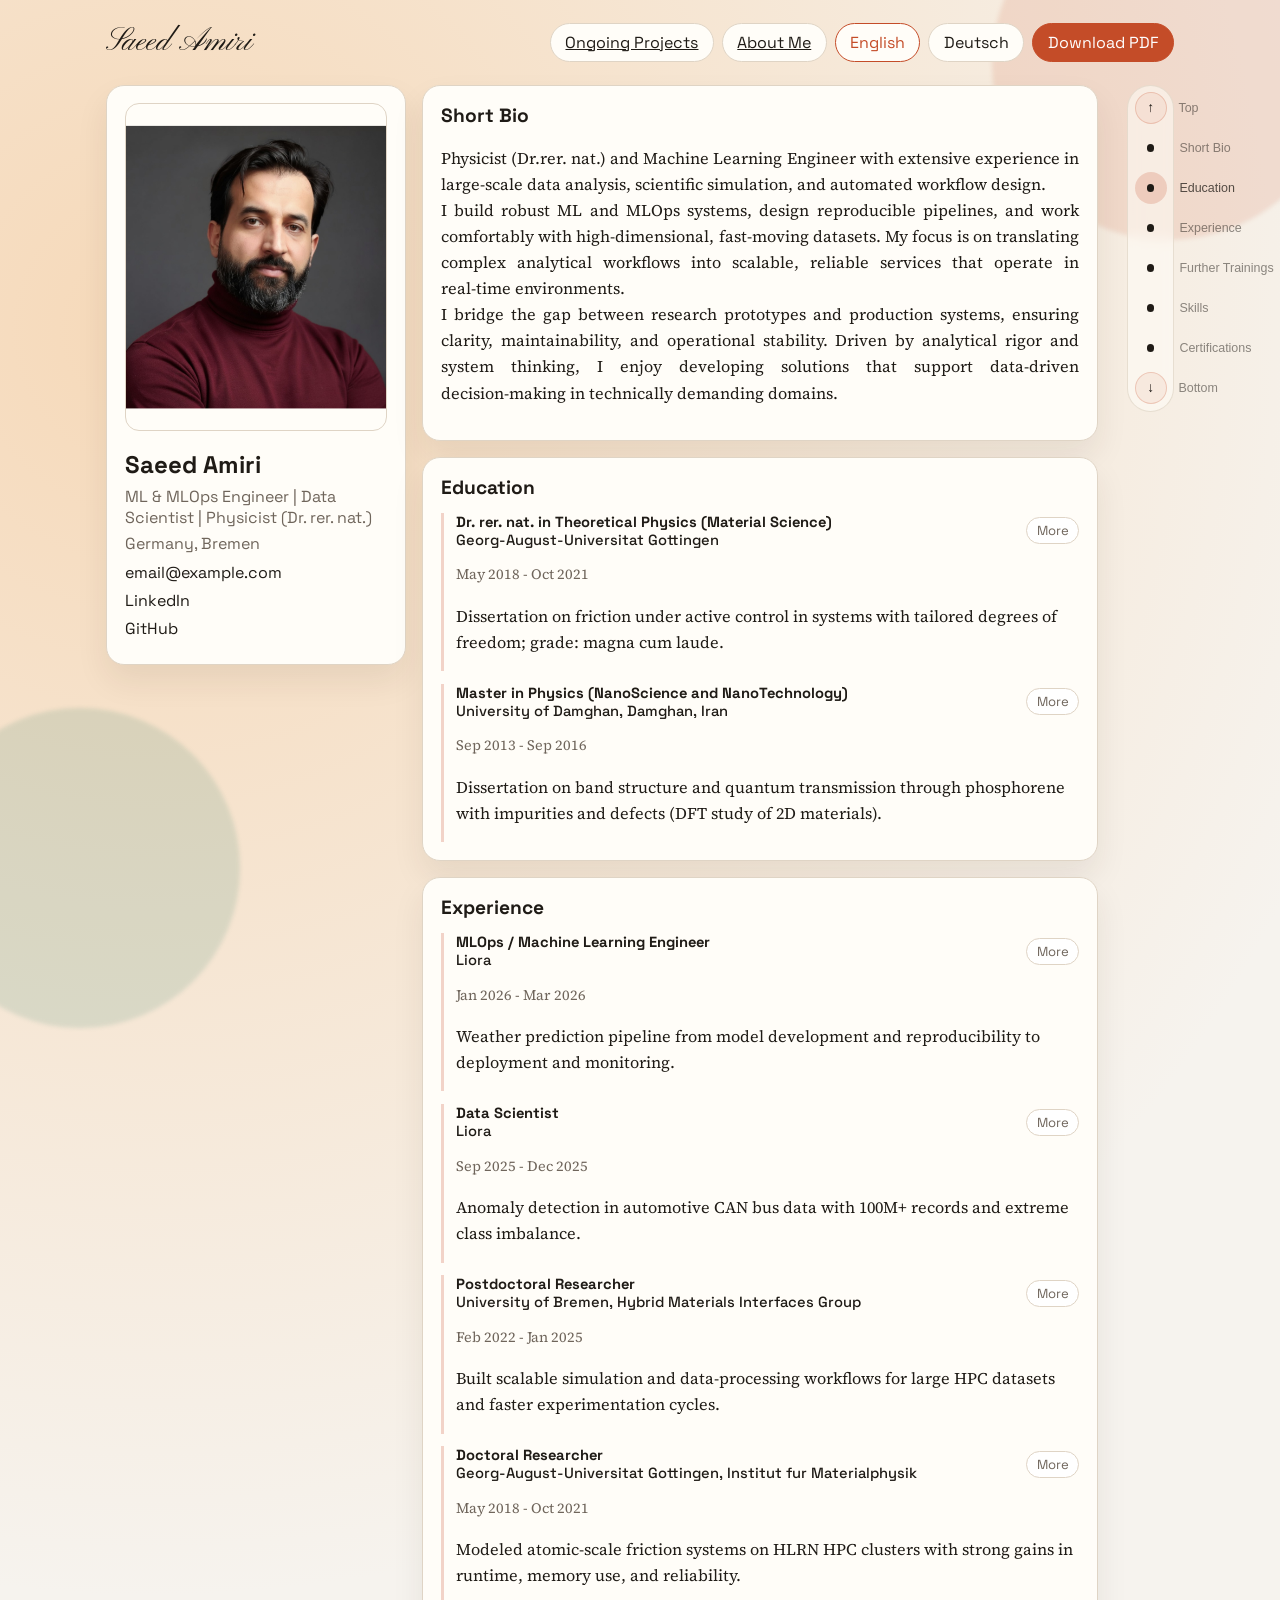
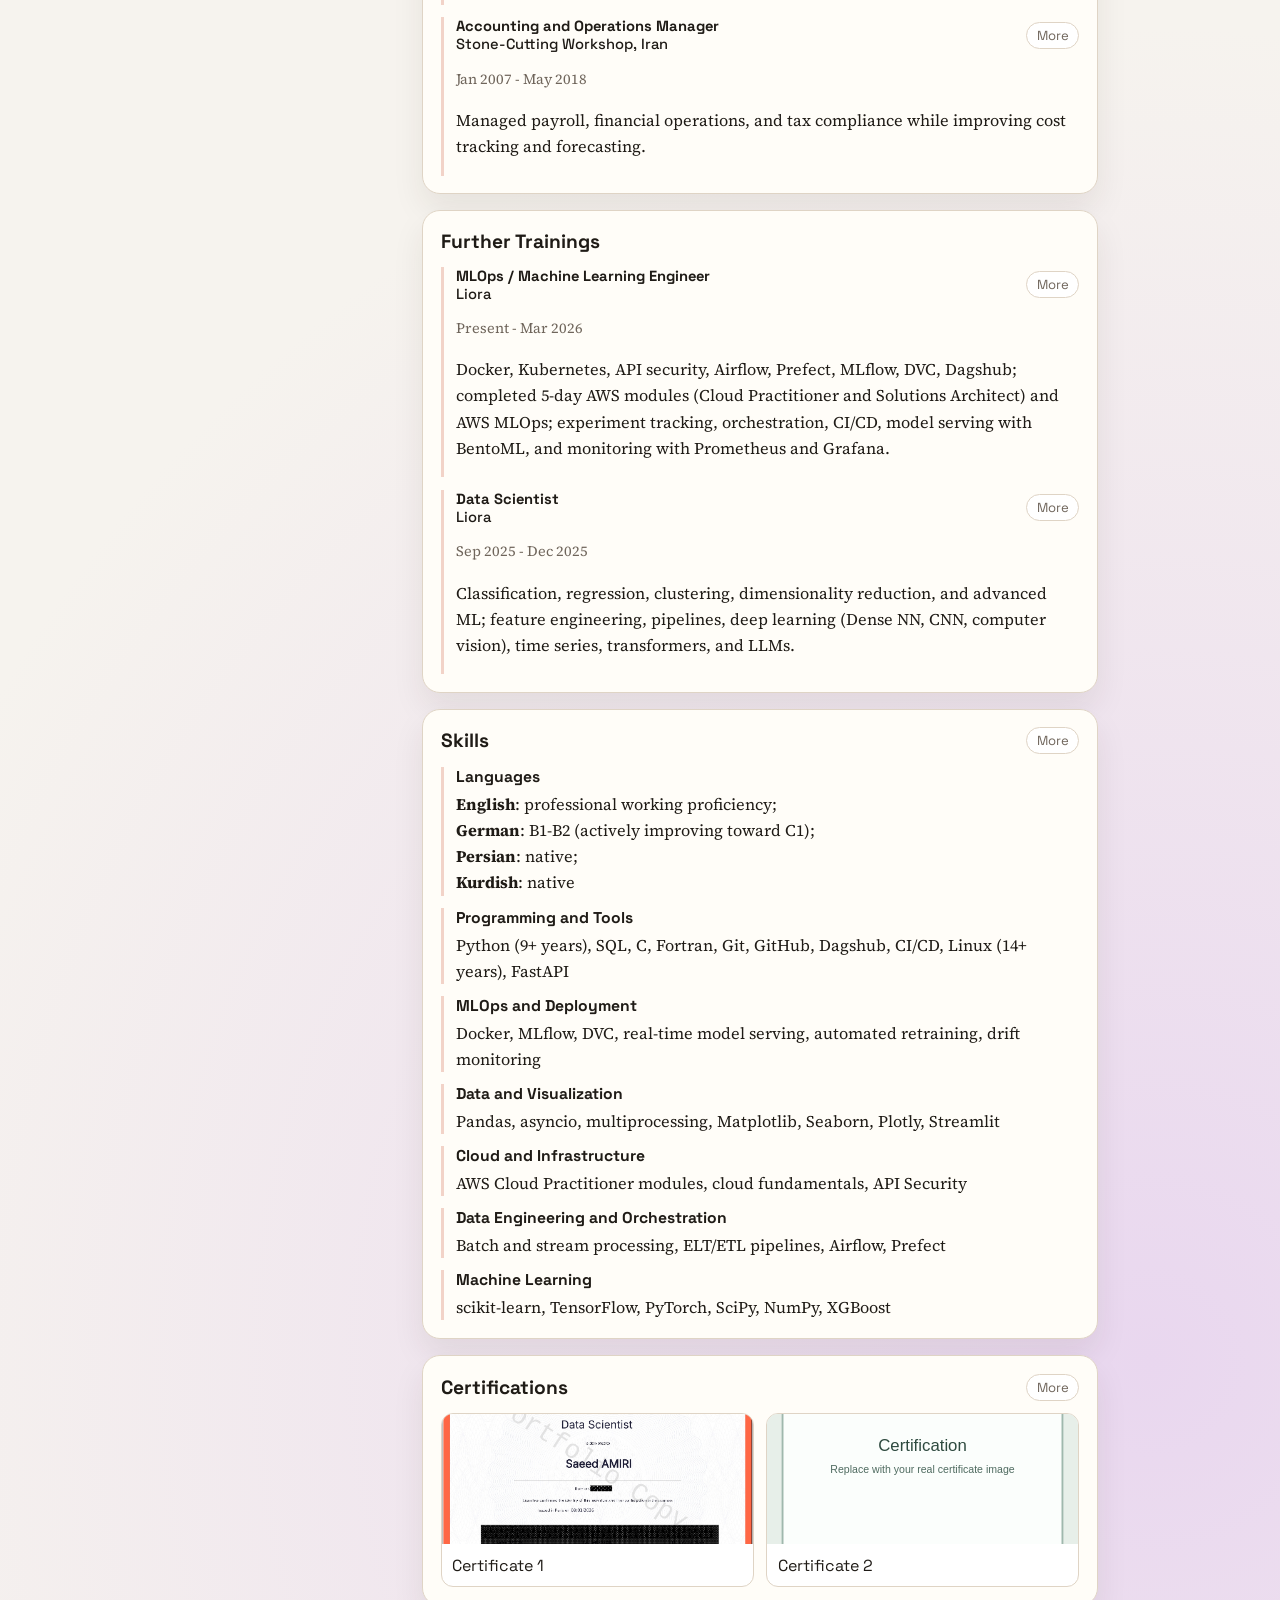
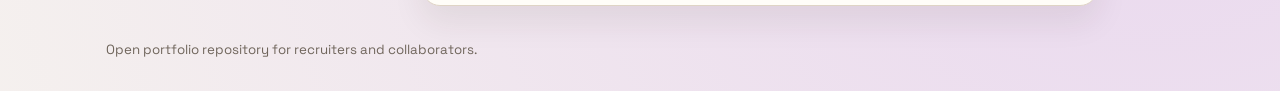
==== index.html @ bfc301a3 "update all the details" ====
<!doctype html>
<html lang="en">
  <head>
    <meta charset="UTF-8" />
    <meta name="viewport" content="width=device-width, initial-scale=1.0" />
    <meta
      name="description"
      content="Saeed Amiri portfolio and CV with bilingual content and PDF export."
    />
    <title>Saeed Amiri | Portfolio CV</title>
    <link rel="preconnect" href="https://fonts.googleapis.com" />
    <link rel="preconnect" href="https://fonts.gstatic.com" crossorigin />
    <link
      href="https://fonts.googleapis.com/css2?family=Pinyon+Script&family=Space+Grotesk:wght@400;500;700&family=Source+Serif+4:opsz,wght@8..60,400;8..60,600&display=swap"
      rel="stylesheet"
    />
    <link rel="stylesheet" href="styles/main.css?v=20260404-2" />
    <style>
      #brandName {
        font-family: "Pinyon Script", "Brush Script MT", cursive !important;
        font-size: 2rem !important;
        font-weight: 400 !important;
        letter-spacing: 0.01em !important;
      }
    </style>
  </head>
  <body>
    <div class="bg-shape bg-shape-1" aria-hidden="true"></div>
    <div class="bg-shape bg-shape-2" aria-hidden="true"></div>

    <header class="topbar">
      <div class="brand" id="brandName">Saeed Amiri</div>
      <nav class="controls" aria-label="Language and actions">
        <a class="chip" href="pages/projects.html">Ongoing Projects</a>
        <a class="chip" href="pages/about.html">About Me</a>
        <button class="chip" id="langEn" type="button">English</button>
        <button class="chip" id="langDe" type="button">Deutsch</button>
        <button class="chip accent" id="downloadPdf" type="button">Download PDF</button>
      </nav>
    </header>

    <main class="layout" id="cvRoot">
      <aside class="profile-card reveal">
        <img
          id="profilePhoto"
          src="assets/profile-placeholder.svg"
          alt="Profile photo"
          class="profile-photo"
        />
        <h1 id="fullName">Saeed Amiri</h1>
        <p id="headline" class="headline"></p>
        <p id="location" class="meta"></p>
        <a id="contactEmail" class="contact-link" href="#">email@example.com</a>
        <a id="linkedin" class="contact-link" href="#" target="_blank" rel="noopener noreferrer">LinkedIn</a>
        <a id="github" class="contact-link" href="#" target="_blank" rel="noopener noreferrer">GitHub</a>
      </aside>

      <section class="content reveal" id="contentRoot">
        <section class="panel" id="bioSection" data-section-key="bio" data-detail-key="bio">
          <h2 id="bioTitle"></h2>
          <p id="bioText"></p>
        </section>

        <section class="panel" id="educationSection" data-section-key="education" data-detail-key="education">
          <h2 id="educationTitle"></h2>
          <div id="educationList" class="timeline"></div>
        </section>

        <section class="panel" id="experienceSection" data-section-key="experience" data-detail-key="experience">
          <h2 id="experienceTitle"></h2>
          <div id="experienceList" class="timeline"></div>
        </section>

        <section class="panel" id="trainingsSection" data-section-key="trainings" data-detail-key="trainings">
          <h2 id="trainingsTitle"></h2>
          <div id="trainingsList" class="timeline"></div>
        </section>

        <section class="panel" id="skillsSection" data-section-key="skills" data-detail-key="skills">
          <h2 id="skillsTitle"></h2>
          <div id="skillsList" class="skills-list"></div>
        </section>

        <section class="panel" id="certSection" data-section-key="certifications" data-detail-key="certifications">
          <h2 id="certTitle"></h2>
          <div id="certGrid" class="cert-grid"></div>
        </section>
      </section>

      <aside class="section-rail" id="sectionRail" aria-label="Section navigation">
        <ul id="sectionRailList"></ul>
      </aside>
    </main>

    <footer class="footer">
      <small id="footerText"></small>
    </footer>

    <div class="modal-backdrop hidden" id="detailModalBackdrop" aria-hidden="true">
      <div class="detail-modal" id="detailModal" role="dialog" aria-modal="true" aria-labelledby="detailModalTitle">
        <button class="modal-close" id="detailModalClose" type="button" aria-label="Close detail view">x</button>
        <h3 id="detailModalTitle"></h3>
        <div id="detailModalContent"></div>
      </div>
    </div>

    <div class="image-lightbox-backdrop hidden" id="imageLightboxBackdrop" aria-hidden="true">
      <div class="image-lightbox" id="imageLightbox" role="dialog" aria-modal="true" aria-label="Expanded image view">
        <p class="image-lightbox-caption hidden" id="imageLightboxCaption"></p>
        <button class="image-lightbox-close" id="imageLightboxClose" type="button" aria-label="Close image view">x</button>
        <img id="imageLightboxImg" src="" alt="Expanded detail image" />
      </div>
    </div>

    <script type="module" src="scripts/main.js"></script>
  </body>
</html>
---- styles/main.css ----
/* What: Global design tokens. Why: centralize theme values for consistent styling and quick future edits. */
:root {
  --bg: #f6f3ee;
  --paper: #fffdf8;
  --text: #1f1b16;
  --muted: #6f655b;
  --accent: #c44c28;
  --accent-soft: #f2d3c8;
  --line: #dfd4c5;
  --shadow: 0 16px 32px rgba(45, 32, 20, 0.08);
}

/* What: Universal sizing model. Why: keep width/height calculations predictable across all elements. */
* {
  box-sizing: border-box;
}

/* What: Base page look and typography. Why: establish overall visual identity and layered background atmosphere. */
body {
  margin: 0;
  min-height: 100vh;
  color: var(--text);
  font-family: "Space Grotesk", sans-serif;
  background:
    radial-gradient(circle at 12% 10%, #f6d9b9 0%, transparent 40%),
    radial-gradient(circle at 90% 90%, #e9d7ef 0%, transparent 42%),
    var(--bg);
}

/* What: Shared decorative blob behavior. Why: keep background accents fixed and behind content. */
.bg-shape {
  position: fixed;
  border-radius: 999px;
  z-index: -1;
  filter: blur(2px);
}

/* What: Top-right accent blob. Why: add warm visual depth without distracting from content. */
.bg-shape-1 {
  width: 22rem;
  height: 22rem;
  top: -7rem;
  right: -4rem;
  background: rgba(196, 76, 40, 0.13);
}

/* What: Bottom-left accent blob. Why: balance composition and avoid a flat page background. */
.bg-shape-2 {
  width: 20rem;
  height: 20rem;
  bottom: -8rem;
  left: -5rem;
  background: rgba(24, 119, 95, 0.13);
}

/* What: Header container layout. Why: align brand and action controls with consistent max width. */
.topbar {
  max-width: 1100px;
  margin: 1.4rem auto;
  padding: 0 1rem;
  display: flex;
  align-items: center;
  justify-content: space-between;
}

/* What: Brand text emphasis. Why: strengthen personal identity at first glance. */
.brand {
  font-family: "Pinyon Script", "Brush Script MT", cursive;
  font-size: 2rem;
  font-weight: 400;
  letter-spacing: 0.01em;
}

#brandName {
  font-family: "Pinyon Script", "Brush Script MT", cursive !important;
  font-size: 2rem;
  font-weight: 400;
  letter-spacing: 0.01em !important;
}

/* What: Action controls row. Why: keep language and PDF buttons organized and wrap safely on small widths. */
.controls {
  display: flex;
  gap: 0.5rem;
  flex-wrap: wrap;
}

/* What: Base style for pill buttons. Why: provide a clean reusable control component. */
.chip {
  border: 1px solid var(--line);
  background: var(--paper);
  color: var(--text);
  border-radius: 999px;
  padding: 0.5rem 0.9rem;
  cursor: pointer;
  font: inherit;
}

/* What: Active language state. Why: clearly show which locale is currently selected. */
.chip.active {
  border-color: var(--accent);
  color: var(--accent);
}

/* What: Primary call-to-action variant. Why: make PDF button visually stronger than secondary controls. */
.chip.accent {
  background: var(--accent);
  color: #fff;
  border-color: var(--accent);
}

/* What: Main two-column page grid. Why: separate profile sidebar and content for fast scanning. */
.layout {
  max-width: 1100px;
  margin: 0 auto;
  padding: 0 1rem 2rem;
  display: grid;
  grid-template-columns: 300px minmax(0, 1fr) 60px;
  gap: 1rem;
  align-items: start;
}

/* What: Shared card shell for sidebar and sections. Why: enforce one visual system for all panels. */
.profile-card,
.panel {
  background: var(--paper);
  border: 1px solid var(--line);
  border-radius: 18px;
  box-shadow: var(--shadow);
}

/* What: Sidebar profile card behavior. Why: keep key identity/contact info visible while scrolling. */
.profile-card {
  padding: 1.1rem;
  position: sticky;
  top: 1rem;
  height: fit-content;
}

/* What: Profile image sizing and framing. Why: keep portrait clean and aligned with card style. */
.profile-photo {
  width: 100%;
  border-radius: 14px;
  border: 1px solid var(--line);
}

/* What: Main name heading scale. Why: give clear visual priority to the person name. */
h1 {
  margin: 0.8rem 0 0.2rem;
  font-size: 1.5rem;
}

/* What: Section heading scale. Why: keep hierarchy clear between page title and section titles. */
h2 {
  margin: 0;
  font-size: 1.2rem;
}

/* What: Supporting text style for subtitle/location. Why: reduce visual weight of secondary metadata. */
.headline,
.meta {
  margin: 0.35rem 0;
  color: var(--muted);
}

/* What: Contact link styling. Why: keep links readable while preserving a clean card appearance. */
.contact-link {
  display: block;
  margin: 0.45rem 0;
  color: var(--text);
  text-decoration: none;
}

/* What: Hover affordance for links. Why: provide clear interactivity feedback. */
.contact-link:hover {
  text-decoration: underline;
}

/* What: Section stack container. Why: maintain consistent vertical spacing between CV blocks. */
.content {
  display: grid;
  gap: 1rem;
}

/* What: Inner spacing for every panel. Why: keep text readable and balanced within cards. */
.panel {
  padding: 1.1rem;
}

/* What: Section heading layout helper. Why: align title with detail trigger button for popup actions. */
.section-heading-row {
  display: flex;
  align-items: center;
  justify-content: space-between;
  gap: 0.6rem;
}

/* What: Small detail-action button. Why: open richer section context without crowding the main section body. */
.detail-trigger {
  border: 1px solid var(--line);
  background: #fff;
  border-radius: 999px;
  padding: 0.25rem 0.6rem;
  color: var(--muted);
  font: inherit;
  font-size: 0.82rem;
  cursor: pointer;
}

.detail-trigger:hover {
  border-color: var(--accent);
  color: var(--accent);
}

/* What: Body text typography rules. Why: improve long-text readability with serif and line height. */
.panel p,
.timeline p {
  font-family: "Source Serif 4", serif;
  font-size: 1.02rem;
  line-height: 1.6;
}

#bioText {
  text-align: justify;
}

/* What: Horizontal group for featured links. Why: keep key links compact and responsive. */
.quick-links {
  display: flex;
  flex-wrap: wrap;
  gap: 0.7rem;
  margin-top: 0.8rem;
}

/* What: Visual style for thesis/MLOps links. Why: make important links distinct from plain text. */
.action-link {
  text-decoration: none;
  color: var(--accent);
  border: 1px solid var(--accent-soft);
  background: #fff;
  border-radius: 12px;
  padding: 0.55rem 0.8rem;
}

/* What: Timeline container spacing. Why: structure experience/education entries with consistent rhythm. */
.timeline {
  display: grid;
  gap: 0.8rem;
  margin-top: 0.8rem;
}

/* What: Individual timeline item marker. Why: create a simple visual timeline cue. */
.timeline-item {
  border-left: 3px solid var(--accent-soft);
  padding-left: 0.8rem;
}

/* What: Timeline item heading reset. Why: prevent default margins from breaking card spacing. */
.timeline-item h3 {
  margin: 0;
}

.timeline-role,
.timeline-org {
  display: block;
  font-size: calc(1em - 4px);
}

.timeline-org {
  font-weight: 500;
}

.timeline-heading-row {
  display: flex;
  align-items: center;
  justify-content: space-between;
  gap: 0.6rem;
}

/* What: Timeline period text style. Why: keep dates readable but visually secondary. */
.timeline-item .period {
  font-size: 0.9rem;
  color: var(--muted);
}

/* What: Responsive certifications grid. Why: adapt card count to available width automatically. */
.cert-grid {
  display: grid;
  grid-template-columns: repeat(auto-fit, minmax(180px, 1fr));
  gap: 0.8rem;
  margin-top: 0.8rem;
}

/* What: Certification card shell. Why: frame each certificate preview consistently. */
.cert-card {
  border: 1px solid var(--line);
  border-radius: 12px;
  overflow: hidden;
  background: #fff;
}

/* What: Certificate image constraints. Why: keep grid uniform and avoid layout shift. */
.cert-card img {
  width: 100%;
  height: 130px;
  object-fit: cover;
  display: block;
}

/* What: Certificate link text area. Why: make title/click target easy to use. */
.cert-card a {
  display: block;
  padding: 0.65rem;
  text-decoration: none;
  color: var(--text);
}

/* What: Skills chip layout. Why: make skills compact and clickable for evidence drill-down. */
.skills-list {
  display: flex;
  flex-wrap: wrap;
  gap: 0.55rem;
  margin-top: 0.8rem;
}

.skills-cv-list {
  display: grid;
  gap: 0.75rem;
  width: 100%;
}

.skills-cv-row {
  border-left: 3px solid var(--accent-soft);
  padding-left: 0.75rem;
}

.skills-cv-title {
  margin: 0;
  font-size: 0.98rem;
}

.skills-cv-text {
  margin: 0.25rem 0 0;
}

.skill-chip {
  border: 1px solid var(--line);
  background: #fff;
  color: var(--text);
  border-radius: 999px;
  padding: 0.45rem 0.75rem;
  font: inherit;
  cursor: pointer;
}

.skill-chip:hover {
  border-color: var(--accent);
  color: var(--accent);
}

/* What: Right-side section rail container. Why: provide always-available section shortcuts with soft visual presence. */
.section-rail {
  grid-column: 3;
  grid-row: 1;
  position: sticky;
  top: 1rem;
  align-self: start;
  justify-self: end;
}

.section-rail ul {
  list-style: none;
  margin: 0;
  padding: 0.4rem;
  display: grid;
  gap: 0.5rem;
  border: 1px solid rgba(223, 212, 197, 0.7);
  border-radius: 999px;
  background: rgba(255, 253, 248, 0.55);
  -webkit-backdrop-filter: blur(6px);
  backdrop-filter: blur(6px);
}

.rail-link {
  border: 0;
  background: transparent;
  color: var(--text);
  cursor: pointer;
  position: relative;
  display: grid;
  place-items: center;
  width: 2rem;
  height: 2rem;
  overflow: visible;
  border-radius: 999px;
  transition: opacity 180ms ease, background-color 180ms ease, transform 180ms ease;
}

.rail-link:hover {
  background: rgba(196, 76, 40, 0.14);
  transform: translateX(-1px);
}

.rail-link.active {
  background: rgba(196, 76, 40, 0.2);
}

.rail-dot {
  width: 0.46rem;
  height: 0.46rem;
  border-radius: 999px;
  background: currentColor;
}

.rail-glyph {
  font-size: 0.85rem;
  line-height: 1;
  font-weight: 700;
}

.rail-link-edge {
  border: 1px solid rgba(196, 76, 40, 0.22);
  background: rgba(196, 76, 40, 0.08);
}

.rail-label {
  position: absolute;
  left: calc(100% + 0.55rem);
  top: 50%;
  transform: translateY(-50%);
  white-space: nowrap;
  font-size: 0.78rem;
  color: var(--text);
  background: transparent;
  border-radius: 999px;
  padding: 0.1rem 0.25rem;
  opacity: 0.5;
  visibility: visible;
  pointer-events: auto;
  cursor: pointer;
  transition: opacity 150ms ease, transform 150ms ease;
}

.rail-link.active .rail-label {
  opacity: 0.75;
}

.rail-link:hover .rail-label,
.rail-link:focus-visible .rail-label {
  opacity: 1;
  transform: translateY(-50%);
}

/* What: Shared hidden utility. Why: toggle modal visibility without DOM removal. */
.hidden {
  display: none;
}

/* What: Backdrop for detail modal. Why: focus user attention on deep-dive content. */
.modal-backdrop {
  position: fixed;
  inset: 0;
  z-index: 20;
  background: rgba(20, 16, 12, 0.45);
  display: grid;
  place-items: center;
  padding: 1rem;
}

.modal-backdrop.hidden {
  display: none;
}

.detail-modal {
  width: min(980px, 100%);
  max-height: 92vh;
  overflow: auto;
  background: var(--paper);
  border: 1px solid var(--line);
  border-radius: 16px;
  box-shadow: var(--shadow);
  padding: 1rem;
  position: relative;
}

.modal-close {
  position: absolute;
  top: 0.8rem;
  right: 0.8rem;
  border: 1px solid var(--line);
  background: #fff;
  color: var(--muted);
  border-radius: 999px;
  width: 2rem;
  height: 2rem;
  cursor: pointer;
}

.modal-close:hover {
  color: var(--accent);
  border-color: var(--accent);
}

#detailModalTitle {
  margin: 0 2.2rem 0.7rem 0;
}

/* A modal image gives a user the ability to display a larger version of an image */
.modal-images {
  display: grid;
  grid-template-columns: repeat(auto-fit, minmax(220px, 1fr));
  gap: 0.65rem;
  margin-top: 0.9rem;
}

.modal-images img {
  width: 100%;
  height: auto;
  max-height: 30vh;
  object-fit: contain;
  border-radius: 10px;
  border: 1px solid var(--line);
  display: block;
  cursor: zoom-in;
}

.image-lightbox-backdrop {
  position: fixed;
  inset: 0;
  z-index: 30;
  background: rgba(12, 10, 8, 0.78);
  display: grid;
  place-items: center;
  padding: 1rem;
}

.image-lightbox-backdrop.hidden {
  display: none;
}

.image-lightbox {
  position: relative;
  width: min(1200px, 96vw);
  max-height: 92vh;
  display: grid;
  place-items: center;
}

.image-lightbox-caption {
  position: absolute;
  left: 0;
  right: 3.2rem;
  bottom: calc(100% + 0.45rem);
  margin: 0;
  padding: 0.42rem 0.65rem;
  text-align: center;
  border-radius: 10px;
  background: rgba(12, 10, 8, 0.66);
  color: #fff;
  font-size: 0.98rem;
  line-height: 1.35;
  z-index: 1;
  pointer-events: none;
}

.image-lightbox img {
  max-width: 100%;
  max-height: 90vh;
  width: auto;
  height: auto;
  object-fit: contain;
  border-radius: 12px;
  border: 1px solid rgba(255, 255, 255, 0.28);
  background: rgba(0, 0, 0, 0.2);
}

.image-lightbox-close {
  position: absolute;
  top: 0.55rem;
  right: 0.55rem;
  border: 1px solid rgba(255, 255, 255, 0.45);
  background: rgba(12, 10, 8, 0.8);
  color: #fff;
  border-radius: 999px;
  width: 2rem;
  height: 2rem;
  cursor: pointer;
}

.image-lightbox-close:hover {
  border-color: #fff;
}

.modal-links {
  display: grid;
  gap: 0.45rem;
  margin-top: 0.9rem;
}

.modal-links a {
  color: var(--accent);
  text-decoration: none;
}

.modal-links a:hover {
  text-decoration: underline;
}

.modal-body {
  margin-top: 0.75rem;
  display: grid;
  gap: 0.5rem;
}

.modal-body p {
  margin: 0;
}

/* What: Footer width and tone. Why: align with page grid while keeping low emphasis. */
.footer {
  max-width: 1100px;
  margin: 0 auto 2rem;
  padding: 0 1rem;
  color: var(--muted);
}

/* What: Entry animation hook. Why: add subtle perceived polish during page load. */
.reveal {
  animation: revealUp 540ms ease both;
}

/* What: Upward fade keyframes. Why: provide gentle motion without being distracting. */
@keyframes revealUp {
  from {
    opacity: 0;
    transform: translateY(16px);
  }
  to {
    opacity: 1;
    transform: translateY(0);
  }
}

/* What: Tablet/mobile layout adjustments. Why: collapse to one column for narrow screens. */
@media (max-width: 900px) {
  /* What: Single-column content flow. Why: improve readability and avoid cramped sidebars on mobile. */
  .layout {
    grid-template-columns: 1fr;
  }

  /* What: Disable sticky sidebar on small screens. Why: prevent awkward scroll behavior on mobile. */
  .profile-card {
    position: static;
  }

  .section-rail {
    display: none;
  }
}

/* What: Print-specific styles for PDF export. Why: produce a clean CV document without UI chrome. */
@media print {
  /* Keep print output visually close to the on-screen design. */
  body {
    background: var(--bg);
    -webkit-print-color-adjust: exact;
    print-color-adjust: exact;
  }

  /* Hide UI/navigation and interactive overlays in print. */
  .bg-shape,
  .topbar,
  .controls,
  .footer,
  .section-rail,
  .detail-trigger,
  .modal-backdrop,
  .image-lightbox-backdrop {
    display: none;
  }

  /* Use a compact two-column print layout to keep profile and first sections on page one. */
  .layout {
    grid-template-columns: 220px minmax(0, 1fr);
    max-width: none;
    padding: 0;
    gap: 0.6rem;
    align-items: start;
  }

  .profile-card {
    position: static;
    top: auto;
    padding: 0.75rem;
    break-inside: avoid;
  }

  .profile-photo {
    max-height: 180px;
    width: 100%;
    object-fit: cover;
  }

  .content {
    gap: 0.6rem;
  }

  .panel {
    break-inside: auto;
  }

  .timeline-item {
    break-inside: avoid;
  }

  /* Remove certifications from print output. */
  #certSection {
    display: none;
  }
}
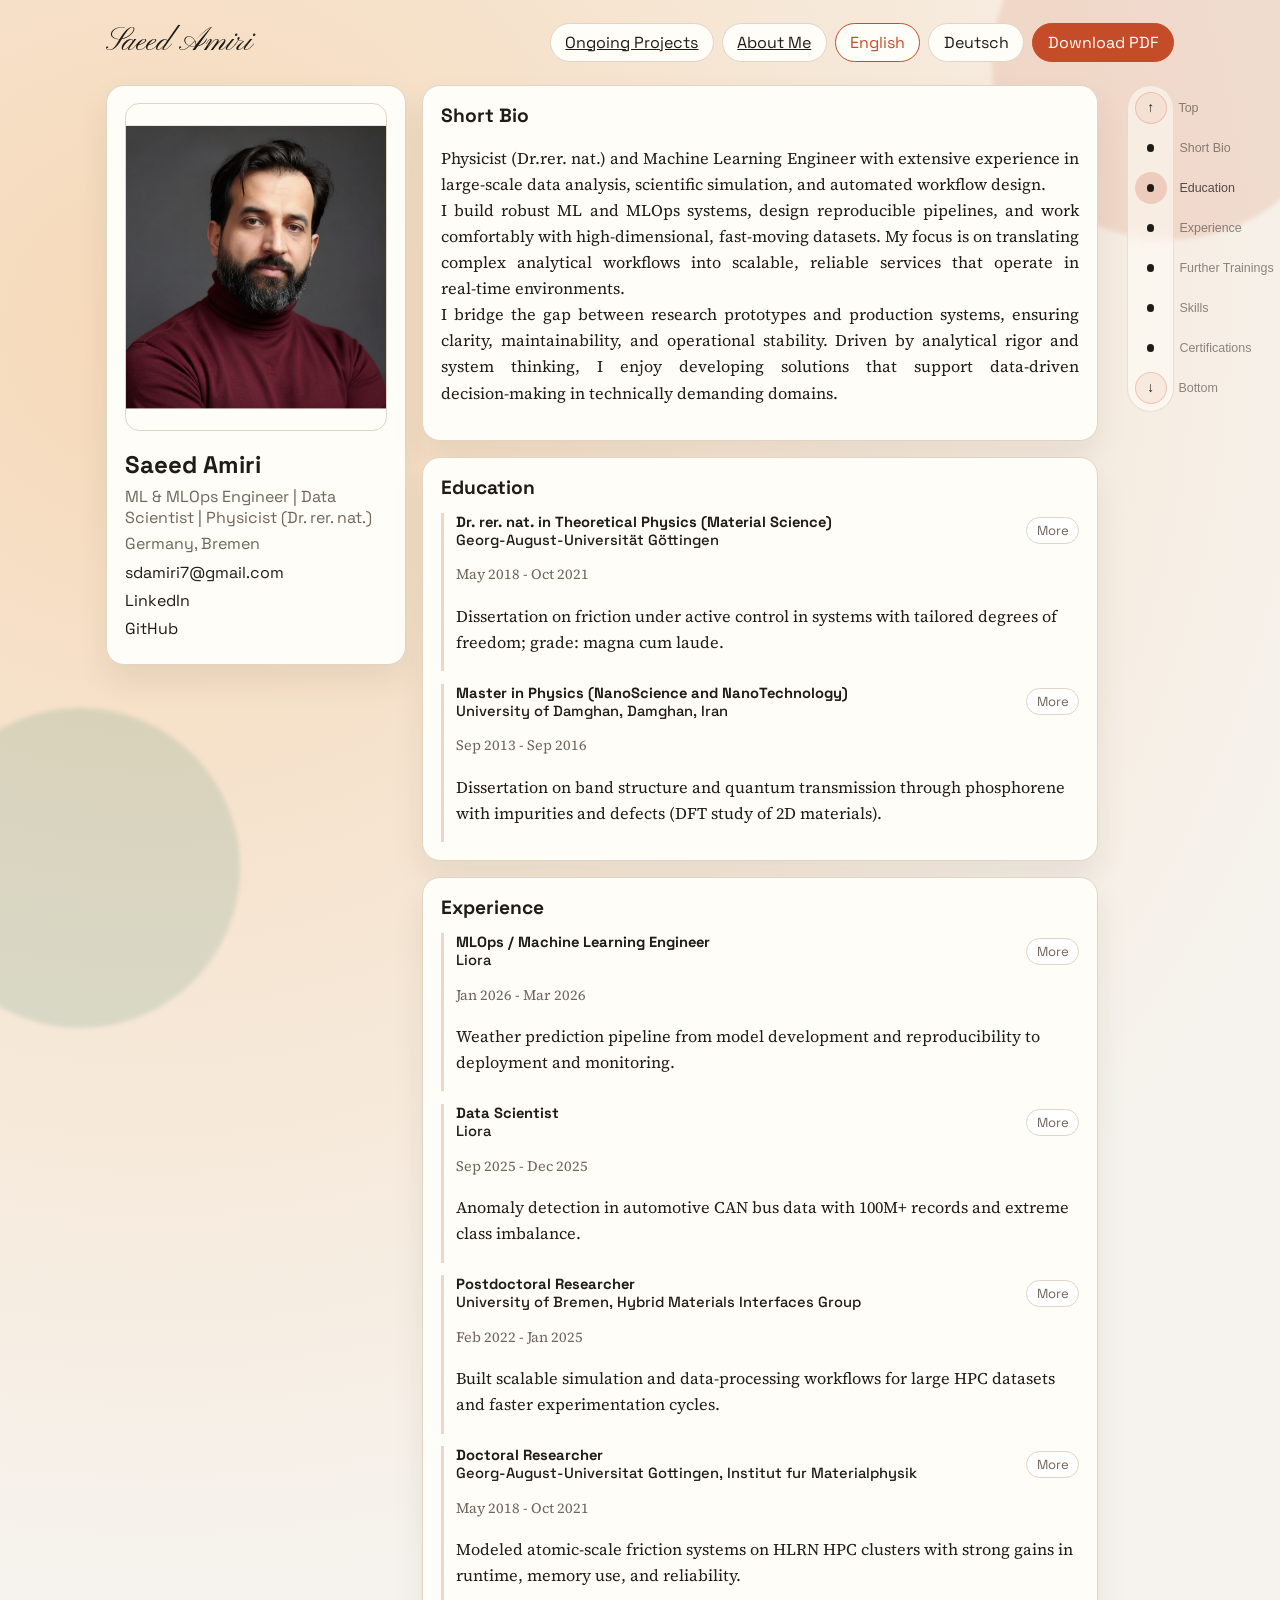
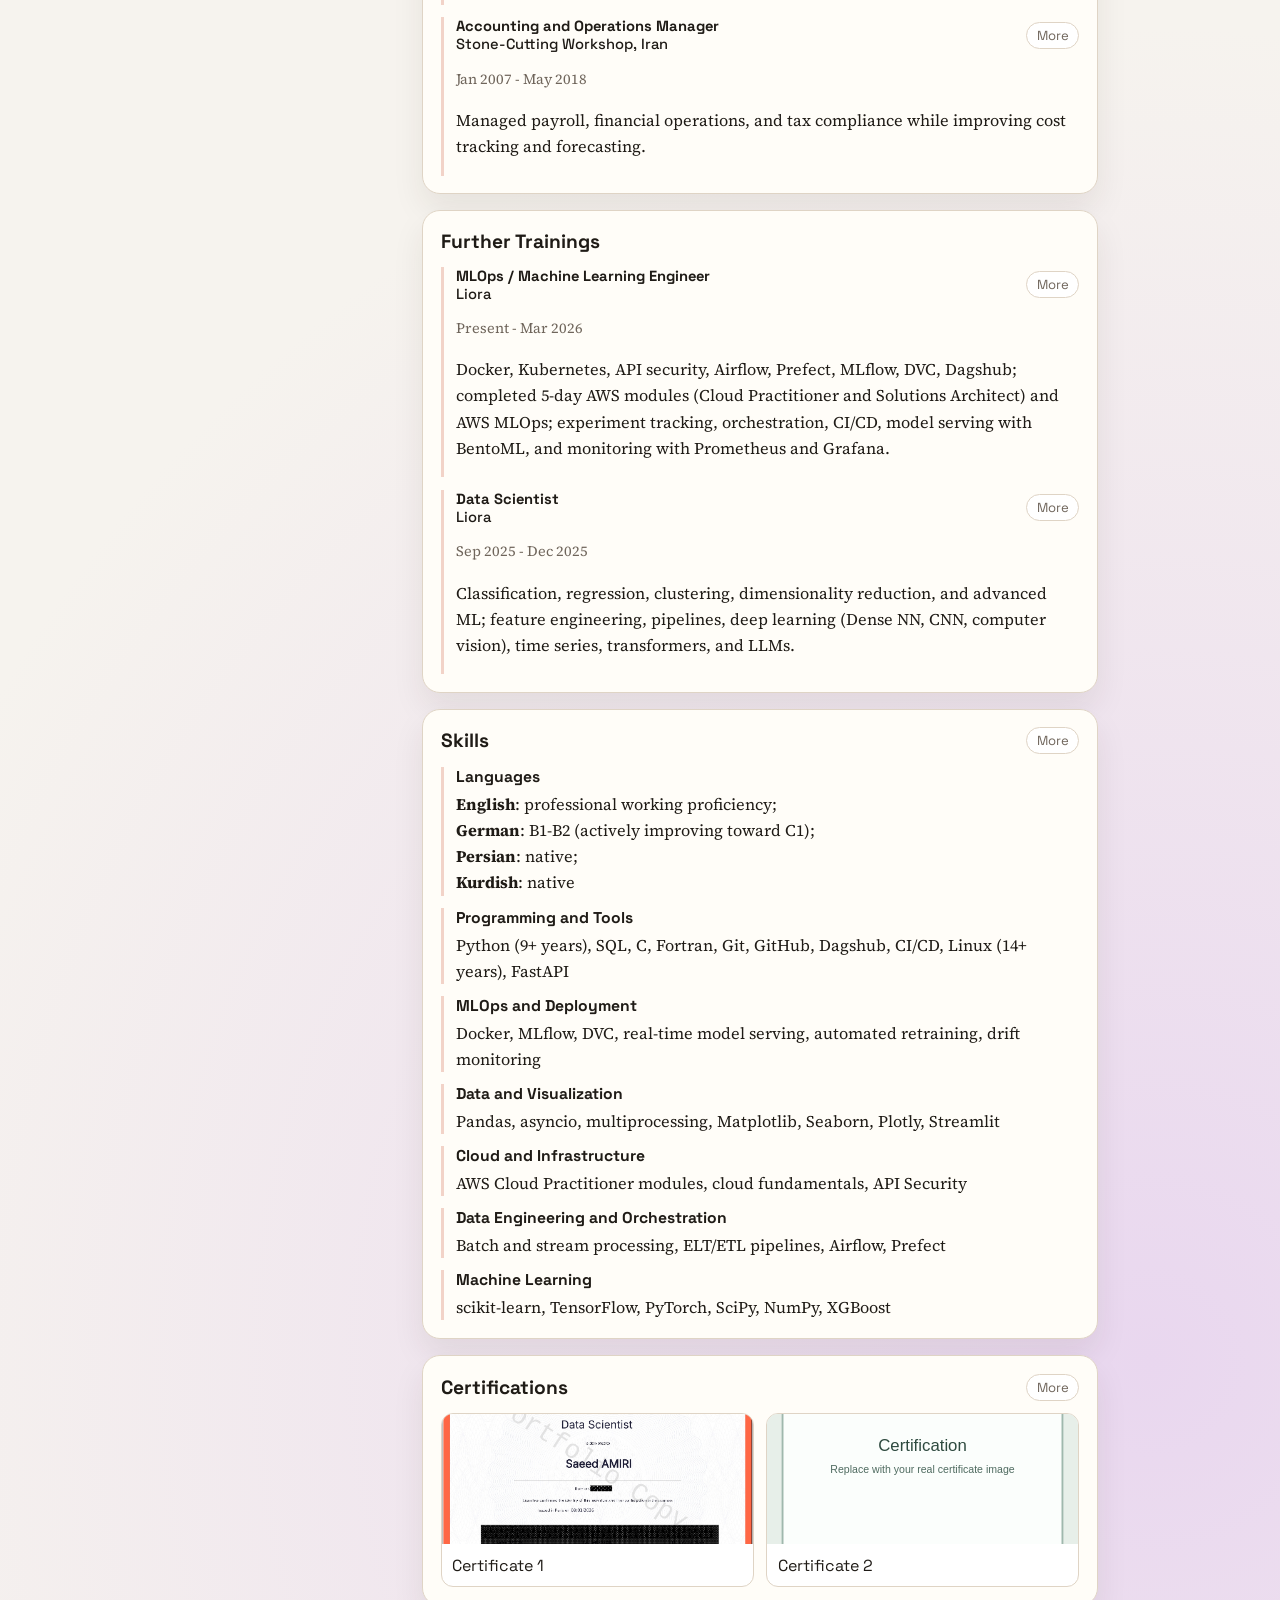
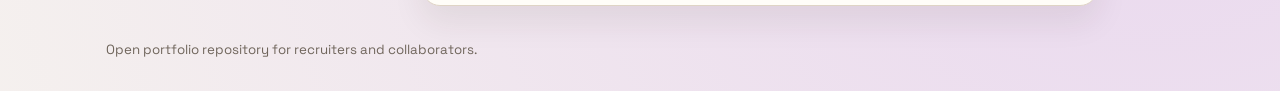
==== commit 39ce19a8: "update the bottom name for german lang" ====
--- a/index.html
+++ b/index.html
@@ -32,7 +32,7 @@
       <div class="brand" id="brandName">Saeed Amiri</div>
       <nav class="controls" aria-label="Language and actions">
         <a class="chip" href="pages/projects.html">Ongoing Projects</a>
-        <a class="chip" href="pages/about.html">About Me</a>
+        <a class="chip" href="pages/about.html" id="aboutNavLink">About Me</a>
         <button class="chip" id="langEn" type="button">English</button>
         <button class="chip" id="langDe" type="button">Deutsch</button>
         <button class="chip accent" id="downloadPdf" type="button">Download PDF</button>
--- a/styles/main.css
+++ b/styles/main.css
@@ -616,6 +616,43 @@
   margin: 0;
 }
 
+.modal-tabs {
+  margin-top: 0.9rem;
+}
+
+.modal-tab-list {
+  display: flex;
+  flex-wrap: wrap;
+  gap: 0.5rem;
+  margin-bottom: 0.7rem;
+}
+
+.modal-tab-button {
+  border: 1px solid var(--line);
+  background: #fff;
+  color: var(--muted);
+  border-radius: 999px;
+  padding: 0.35rem 0.7rem;
+  font: inherit;
+  cursor: pointer;
+}
+
+.modal-tab-button[aria-selected="true"] {
+  border-color: var(--accent);
+  color: var(--accent);
+  background: color-mix(in srgb, var(--accent) 8%, #fff);
+}
+
+.modal-tab-button:focus-visible {
+  outline: 2px solid var(--accent-soft);
+  outline-offset: 2px;
+}
+
+.modal-tab-panel {
+  border-top: 1px solid var(--line);
+  padding-top: 0.25rem;
+}
+
 /* What: Footer width and tone. Why: align with page grid while keeping low emphasis. */
 .footer {
   max-width: 1100px;
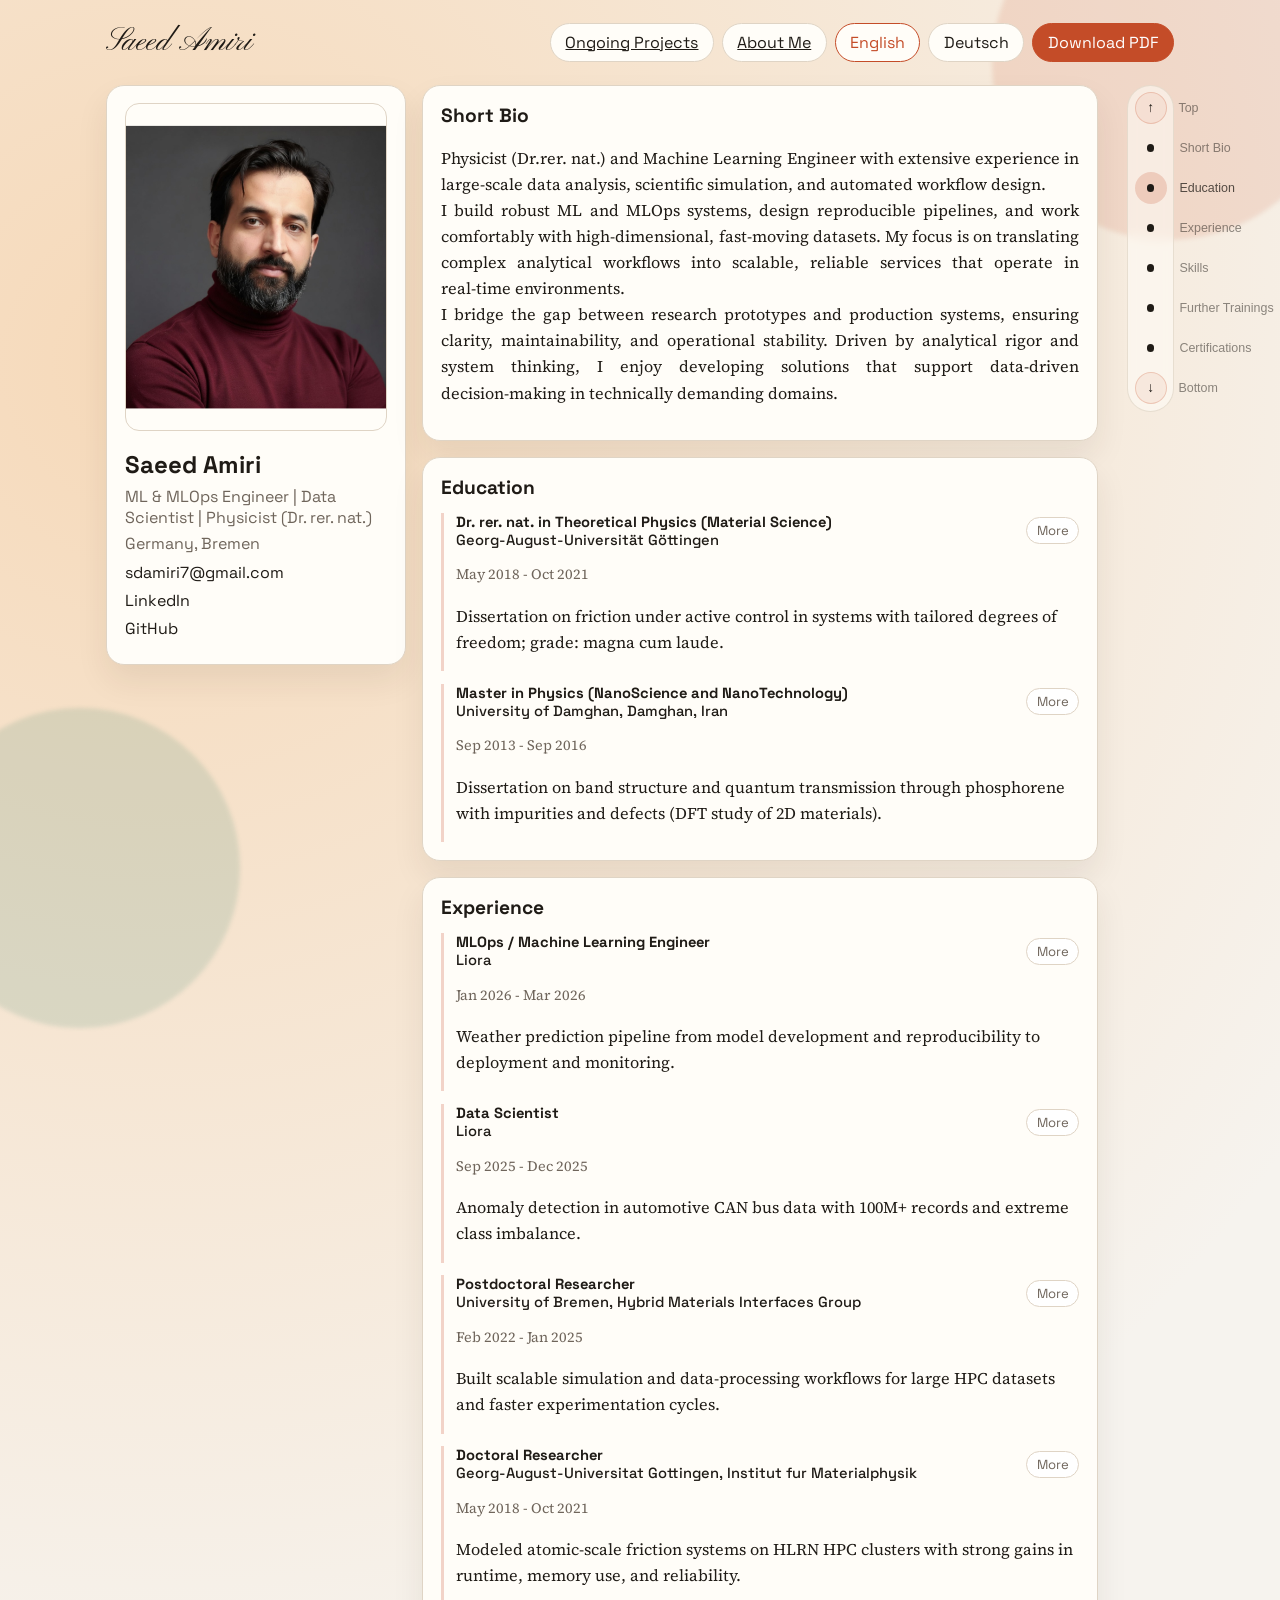
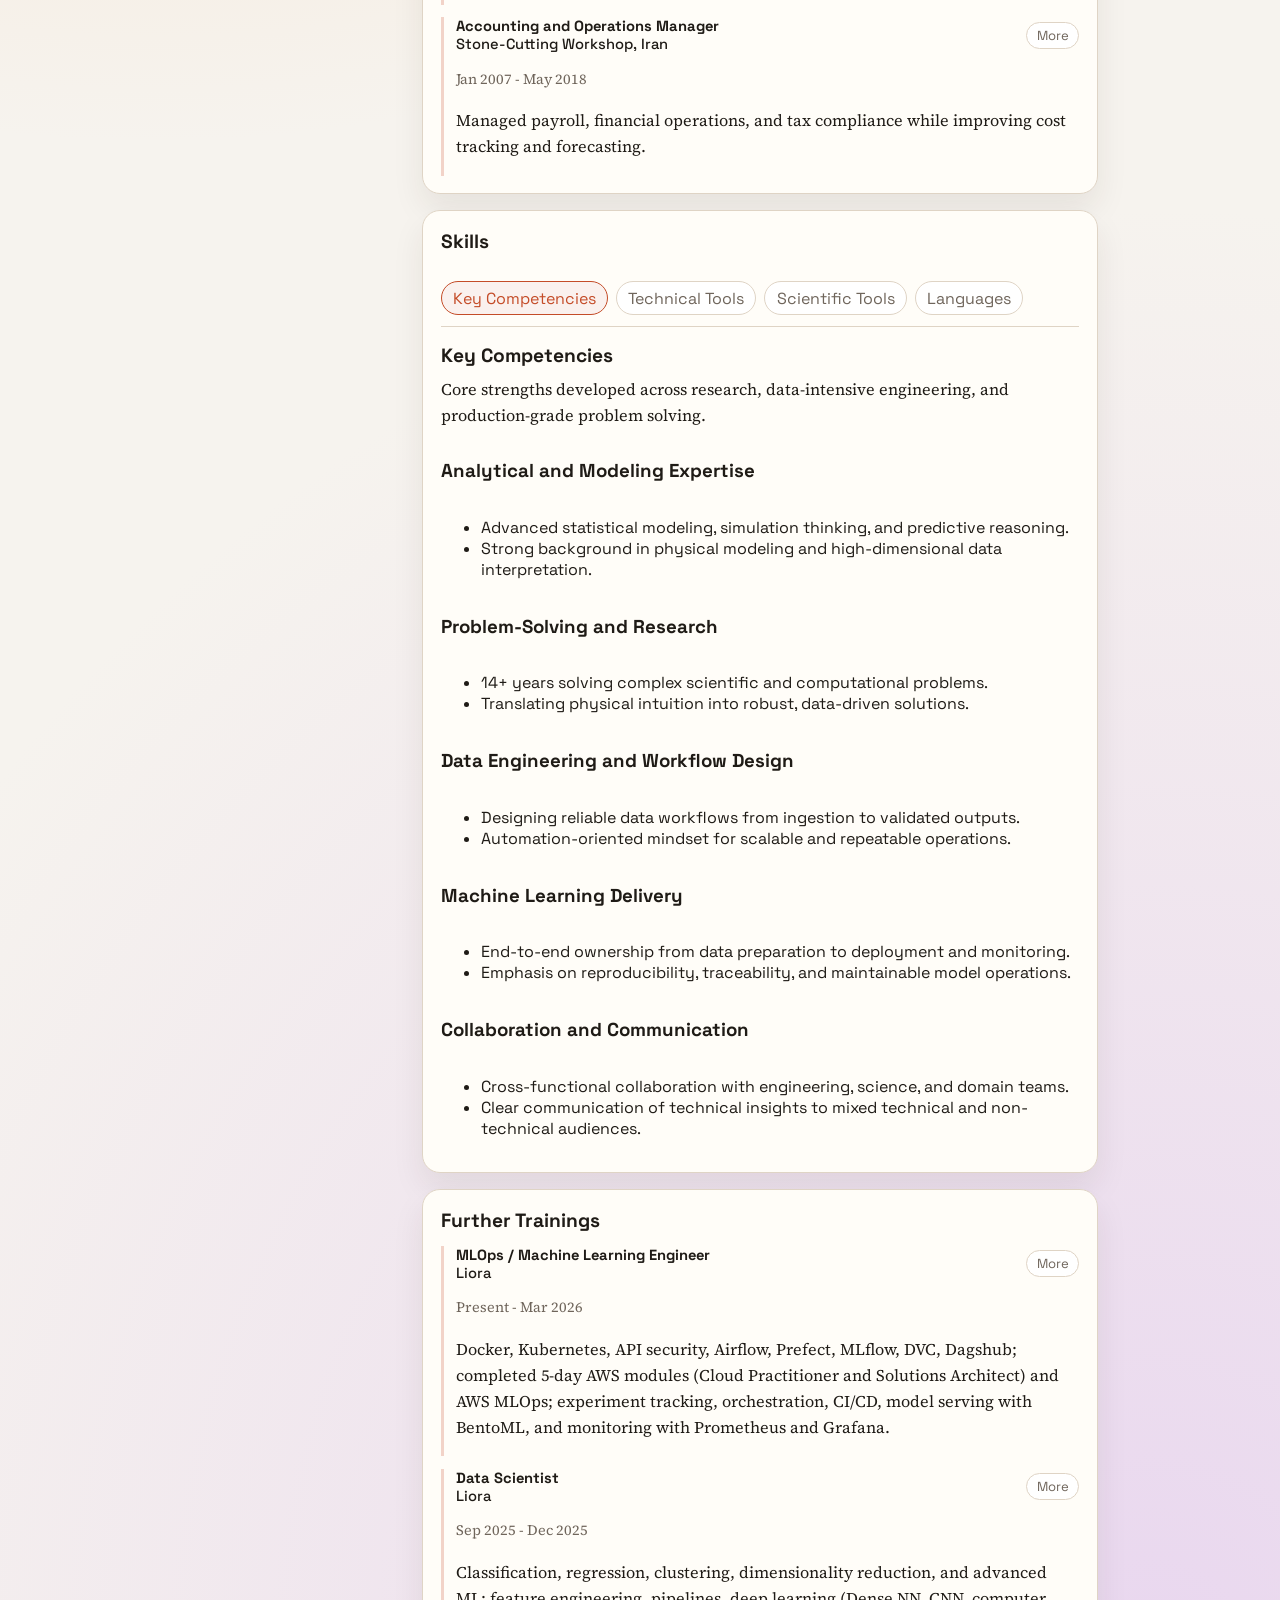
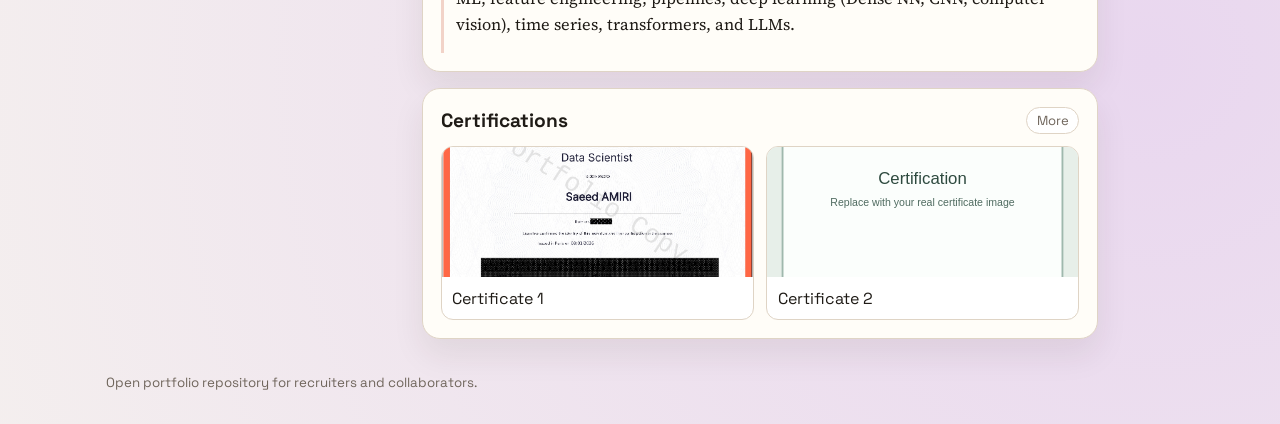
==== commit 823465e0: "done" ====
--- a/index.html
+++ b/index.html
@@ -71,14 +71,14 @@
           <div id="experienceList" class="timeline"></div>
         </section>
 
+        <section class="panel" id="skillsSection" data-section-key="skills" data-detail-key="skills">
+          <h2 id="skillsTitle"></h2>
+          <div id="skillsList" class="skills-list"></div>
+        </section>
+
         <section class="panel" id="trainingsSection" data-section-key="trainings" data-detail-key="trainings">
           <h2 id="trainingsTitle"></h2>
           <div id="trainingsList" class="timeline"></div>
-        </section>
-
-        <section class="panel" id="skillsSection" data-section-key="skills" data-detail-key="skills">
-          <h2 id="skillsTitle"></h2>
-          <div id="skillsList" class="skills-list"></div>
         </section>
 
         <section class="panel" id="certSection" data-section-key="certifications" data-detail-key="certifications">
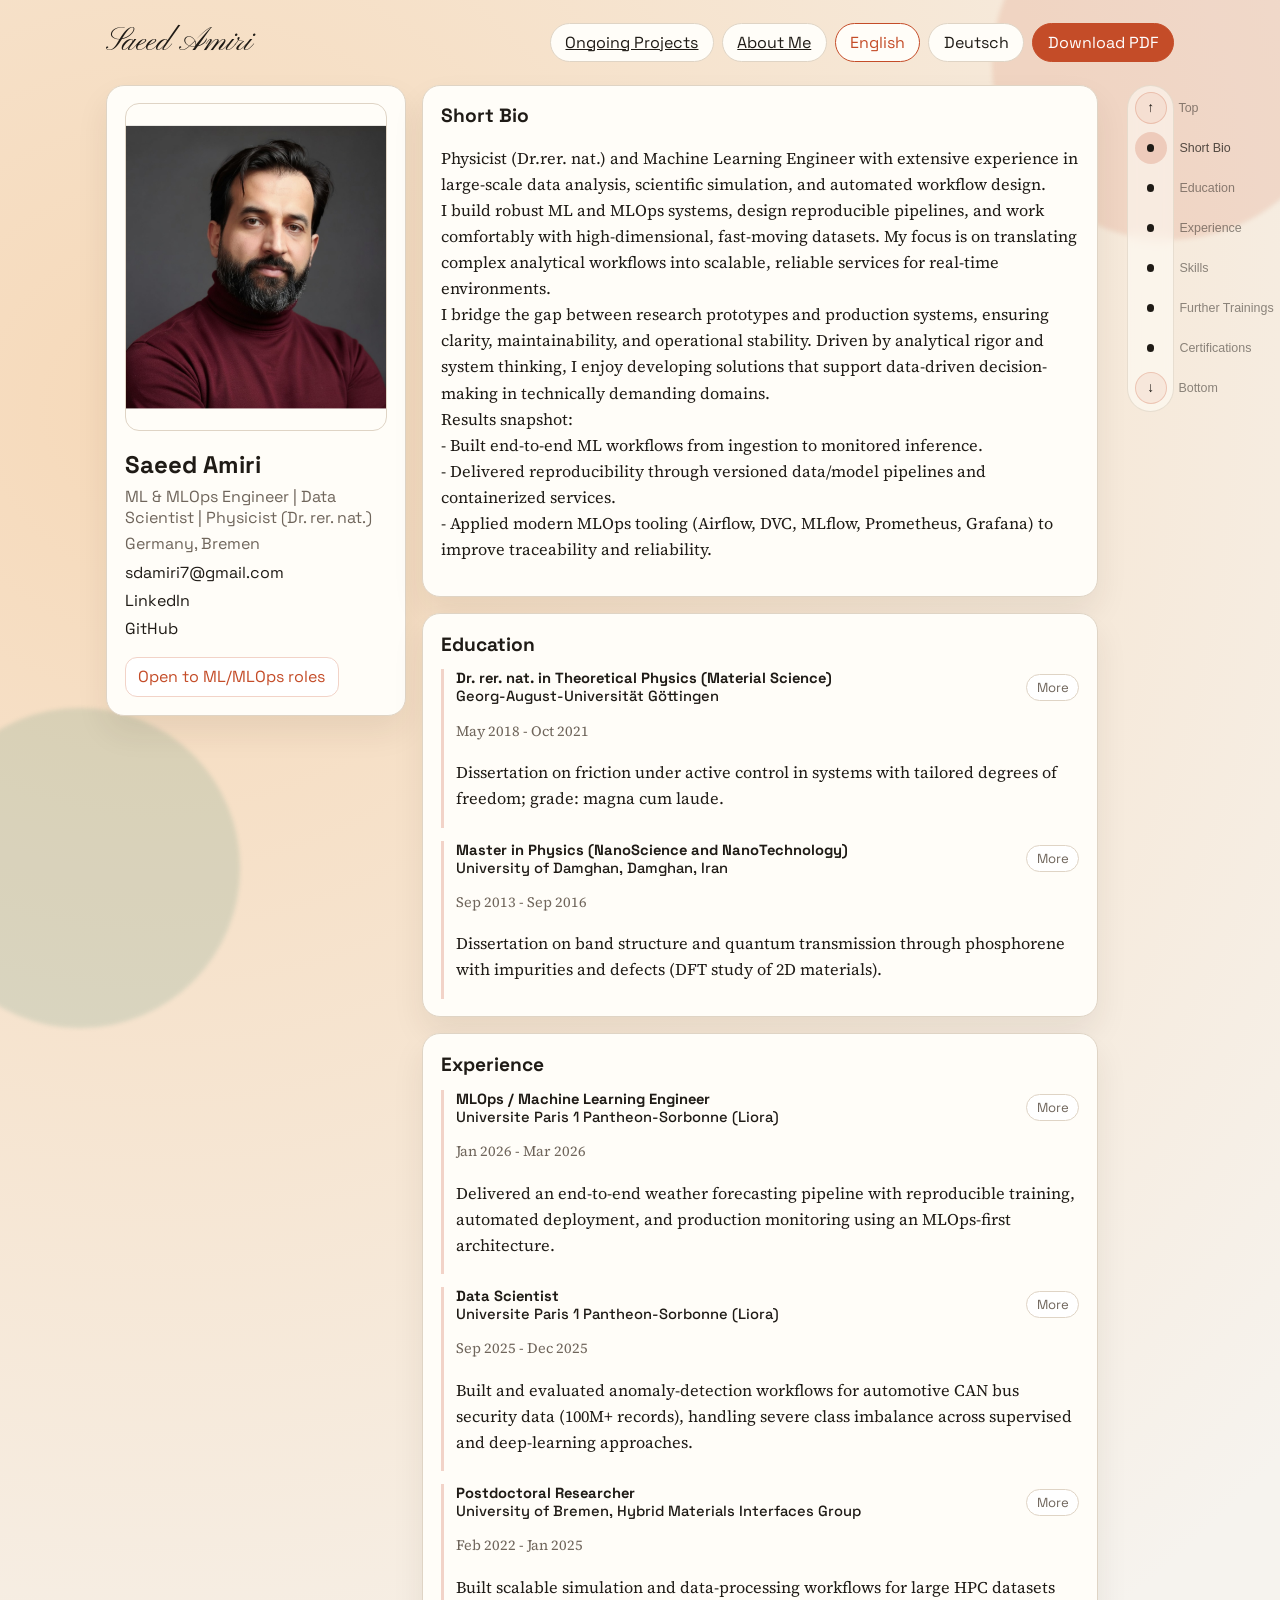
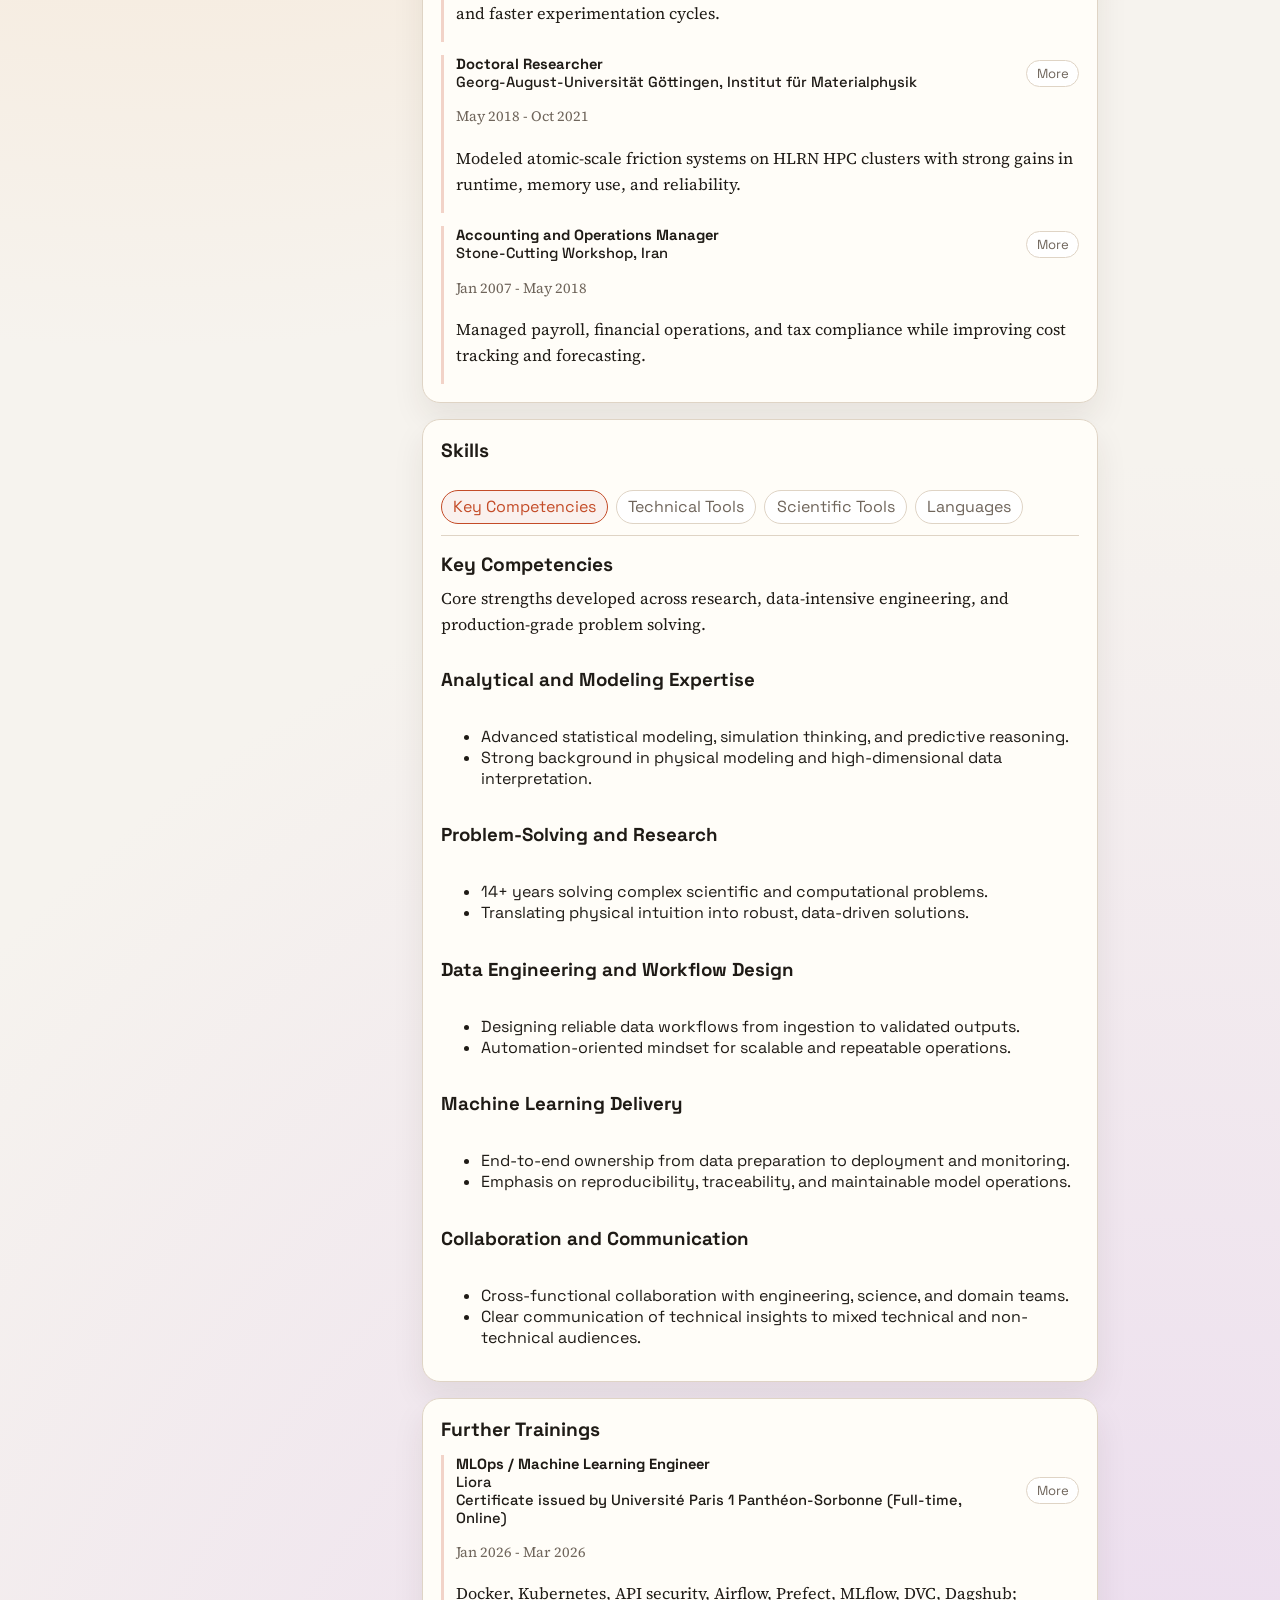
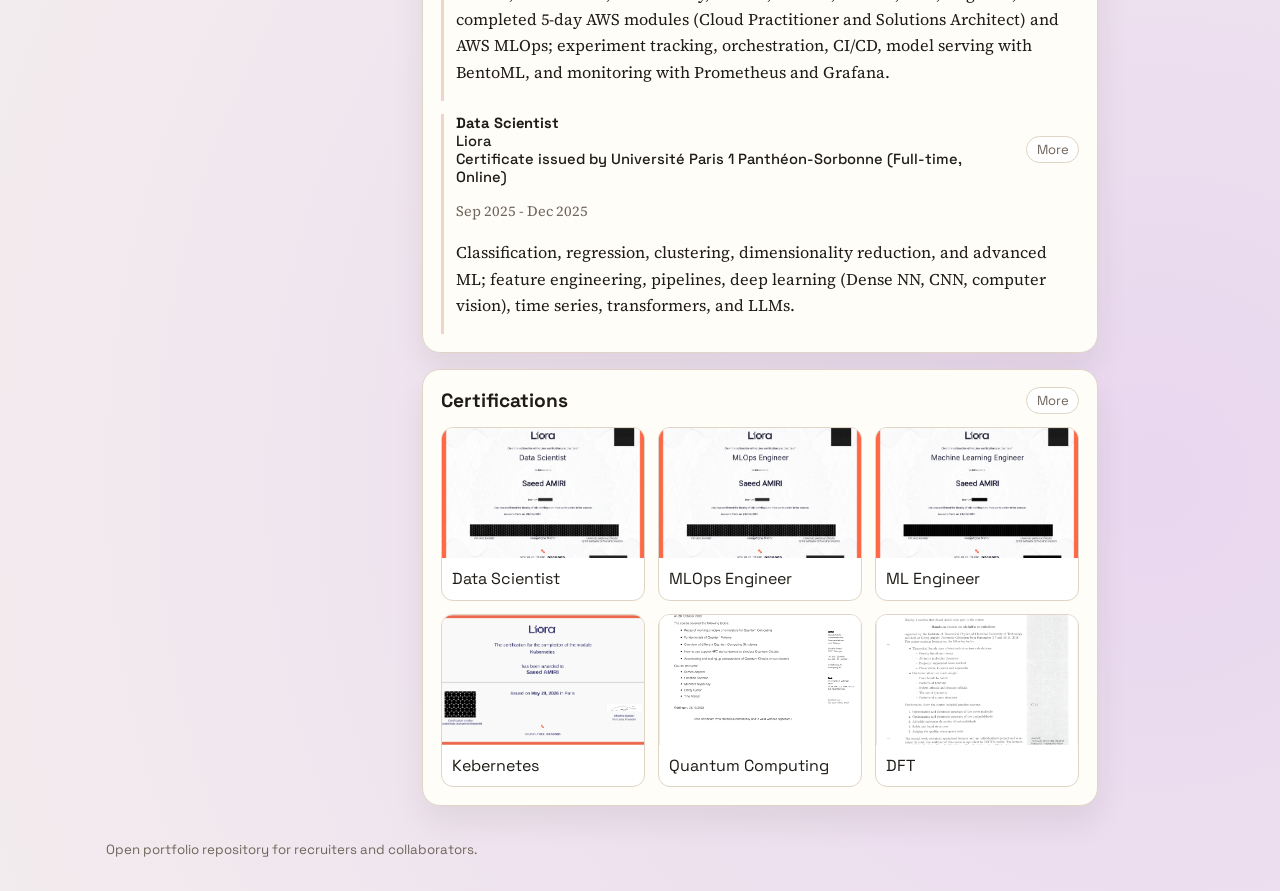
==== commit 63b49f76: "Polish portfolio content, CTA modals, and bilingual updates" ====
--- a/index.html
+++ b/index.html
@@ -7,6 +7,15 @@
       name="description"
       content="Saeed Amiri portfolio and CV with bilingual content and PDF export."
     />
+    <meta property="og:type" content="website" />
+    <meta property="og:title" content="Saeed Amiri | Portfolio CV" />
+    <meta property="og:description" content="Bilingual portfolio CV with ML, MLOps, data science, and project evidence." />
+    <meta property="og:url" content="https://saeed-amiri.github.io/saeed-portfolio/" />
+    <meta property="og:image" content="https://saeed-amiri.github.io/saeed-portfolio/assets/profile-placeholder.svg?v=20260404-1" />
+    <meta name="twitter:card" content="summary_large_image" />
+    <meta name="twitter:title" content="Saeed Amiri | Portfolio CV" />
+    <meta name="twitter:description" content="Bilingual portfolio CV with ML, MLOps, data science, and project evidence." />
+    <meta name="twitter:image" content="https://saeed-amiri.github.io/saeed-portfolio/assets/profile-placeholder.svg?v=20260404-1" />
     <title>Saeed Amiri | Portfolio CV</title>
     <link rel="preconnect" href="https://fonts.googleapis.com" />
     <link rel="preconnect" href="https://fonts.gstatic.com" crossorigin />
@@ -53,6 +62,7 @@
         <a id="contactEmail" class="contact-link" href="#">email@example.com</a>
         <a id="linkedin" class="contact-link" href="#" target="_blank" rel="noopener noreferrer">LinkedIn</a>
         <a id="github" class="contact-link" href="#" target="_blank" rel="noopener noreferrer">GitHub</a>
+        <a id="openToWorkLink" class="action-link profile-cta" href="mailto:sdamiri7@gmail.com?subject=ML%2FMLOps%20Role%20Opportunity">Open to ML/MLOps roles</a>
       </aside>
 
       <section class="content reveal" id="contentRoot">
--- a/styles/main.css
+++ b/styles/main.css
@@ -221,7 +221,7 @@
 }
 
 #bioText {
-  text-align: justify;
+  text-align: left;
 }
 
 /* What: Horizontal group for featured links. Why: keep key links compact and responsive. */
@@ -240,6 +240,11 @@
   background: #fff;
   border-radius: 12px;
   padding: 0.55rem 0.8rem;
+}
+
+.profile-cta {
+  display: inline-flex;
+  margin-top: 0.65rem;
 }
 
 /* What: Timeline container spacing. Why: structure experience/education entries with consistent rhythm. */
@@ -522,6 +527,39 @@
   border: 1px solid var(--line);
   display: block;
   cursor: zoom-in;
+}
+
+.about-resource-block {
+  margin-top: 1rem;
+}
+
+.about-resource-block h4 {
+  margin: 0;
+  font-size: 1rem;
+}
+
+.about-resource-block p {
+  margin: 0.45rem 0 0;
+}
+
+.about-resource-list {
+  margin: 0.65rem 0 0;
+  padding-left: 1.1rem;
+  display: grid;
+  gap: 0.35rem;
+}
+
+.about-resource-list a {
+  color: var(--accent);
+  text-decoration: none;
+}
+
+.about-resource-list a:hover {
+  text-decoration: underline;
+}
+
+.about-resource-note {
+  color: var(--muted);
 }
 
 .image-lightbox-backdrop {
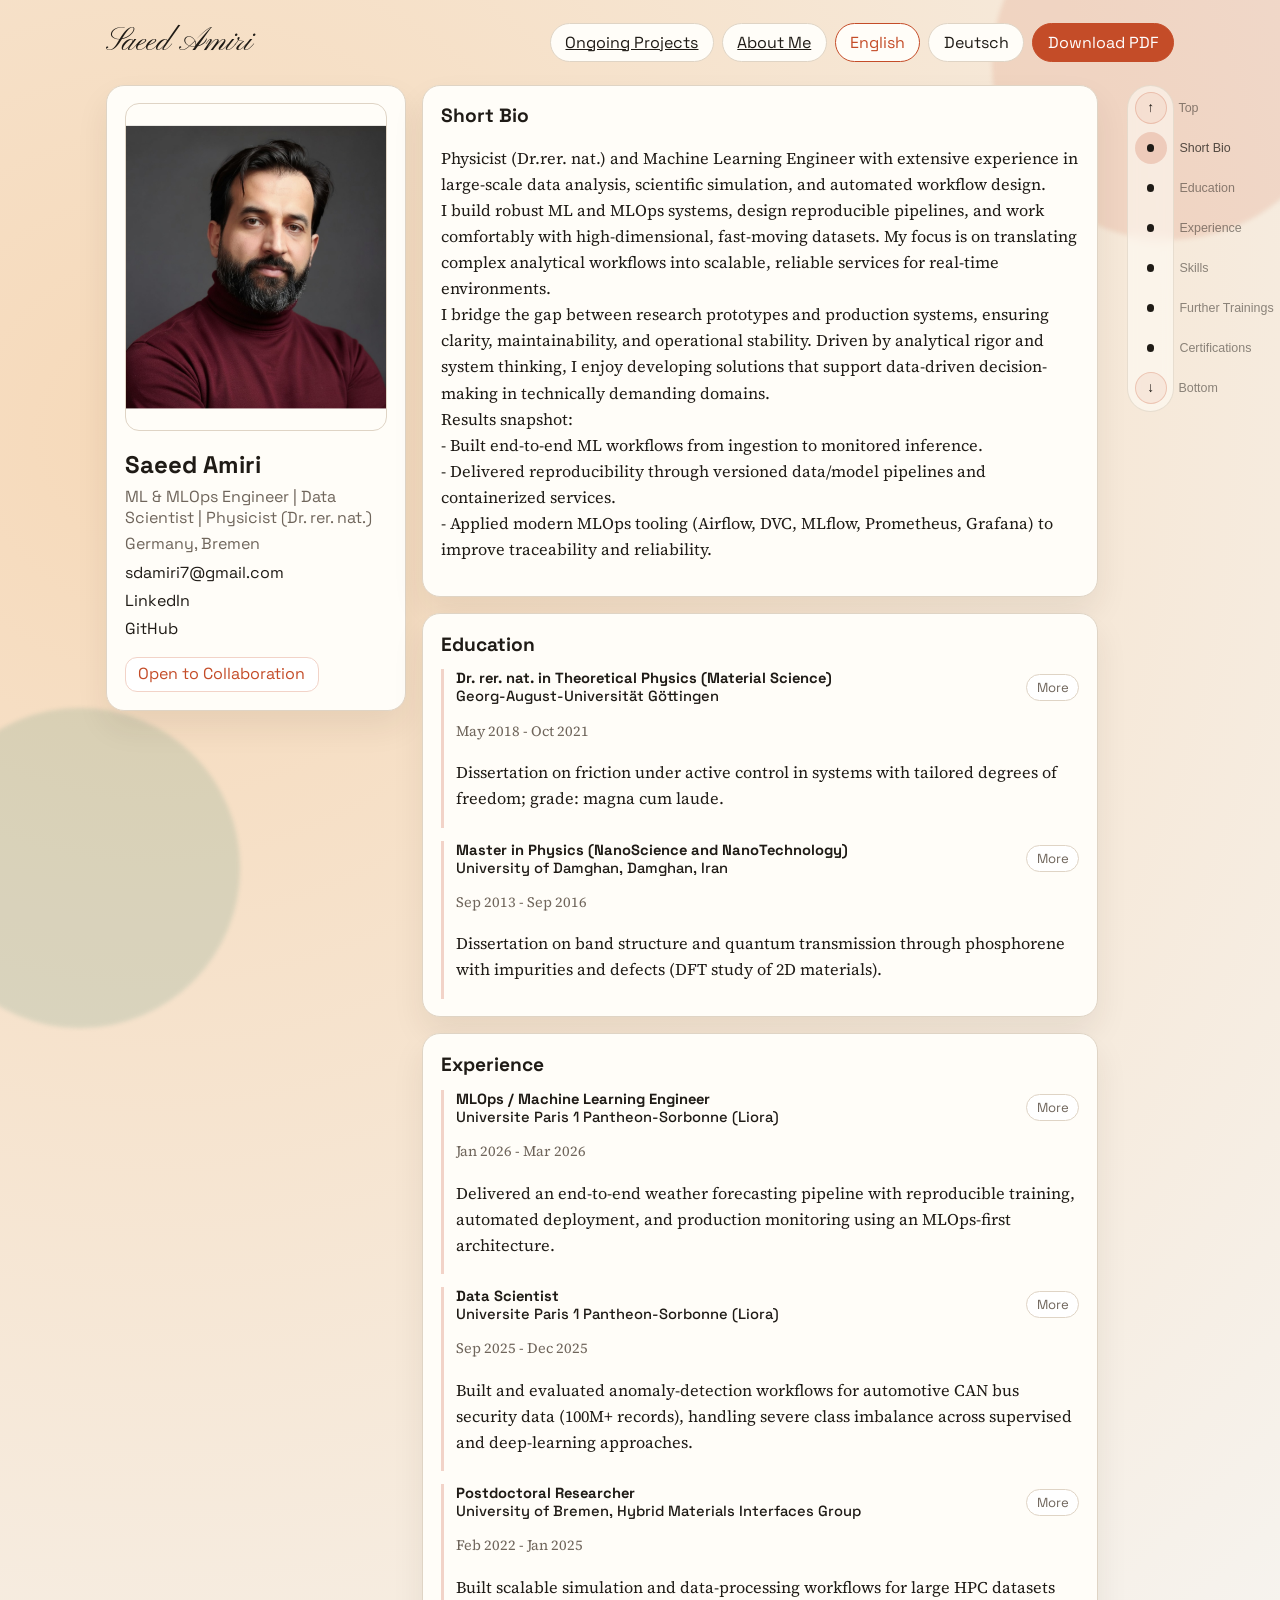
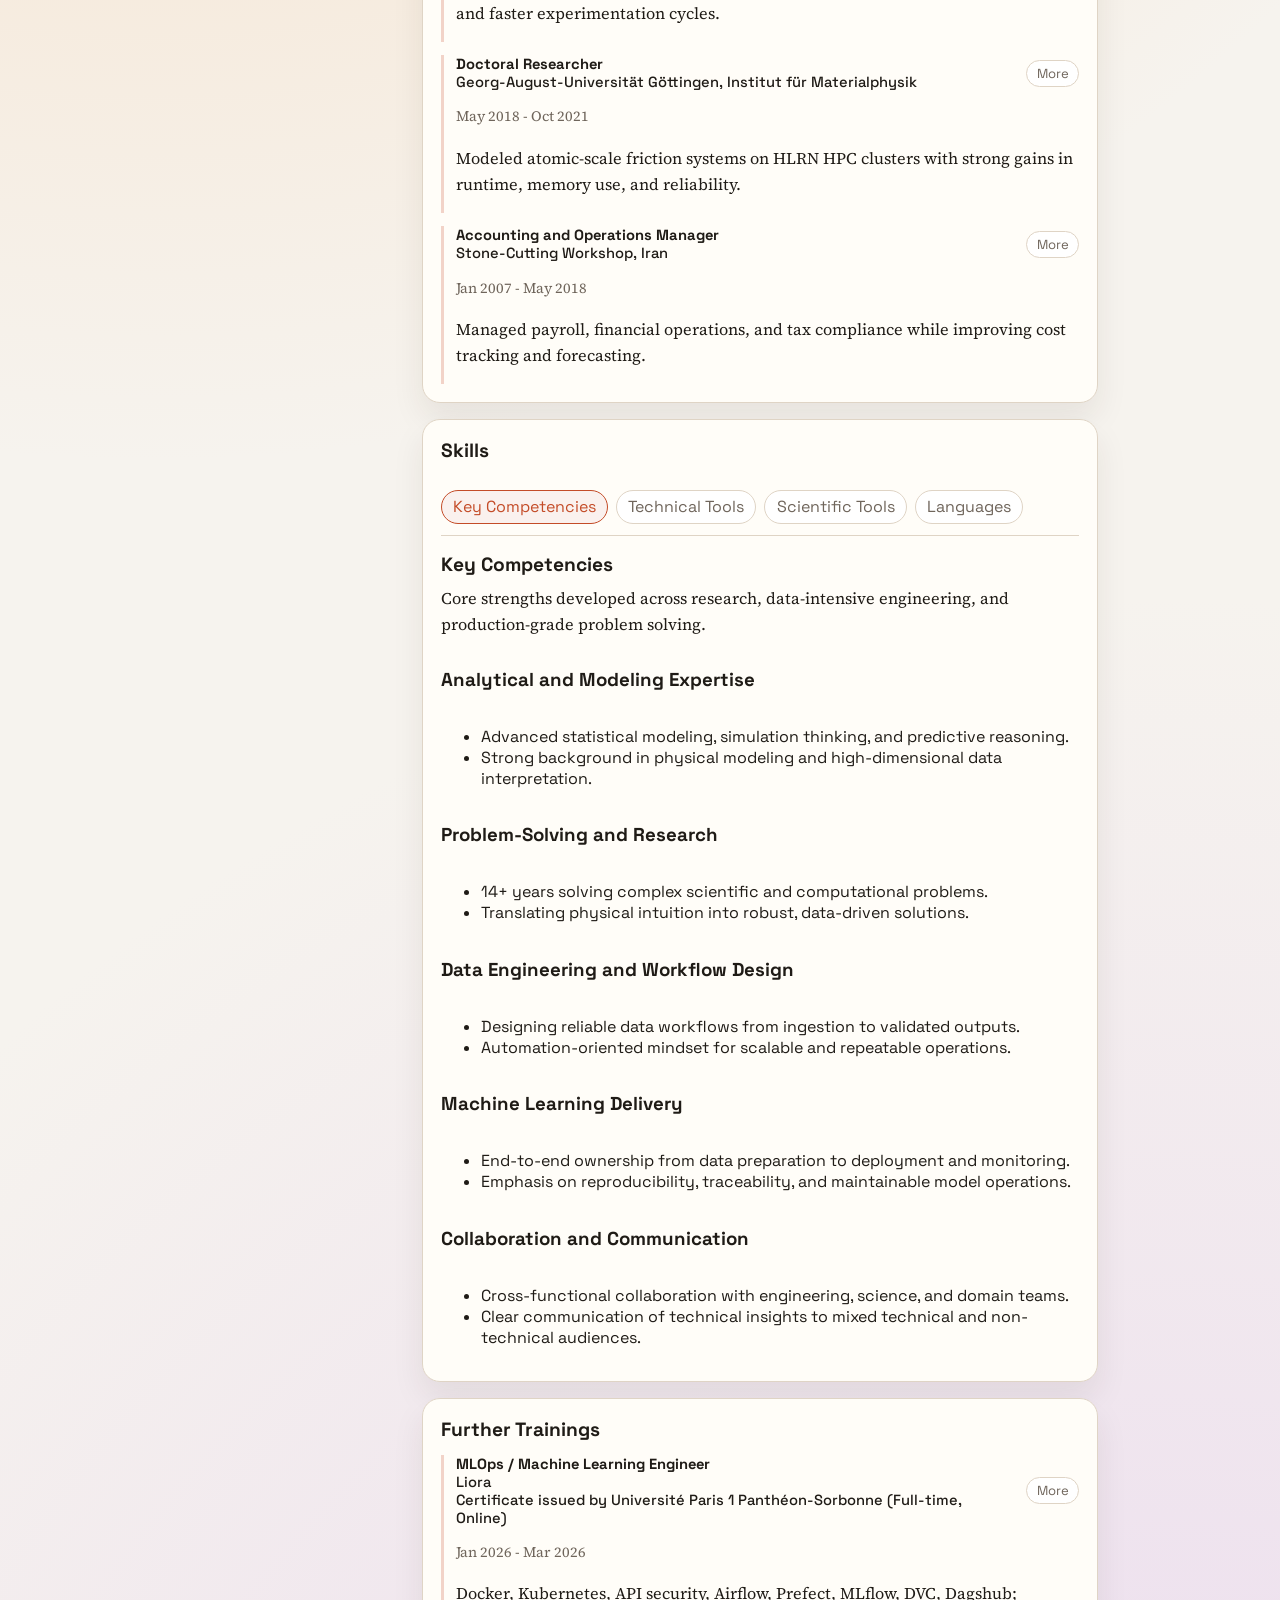
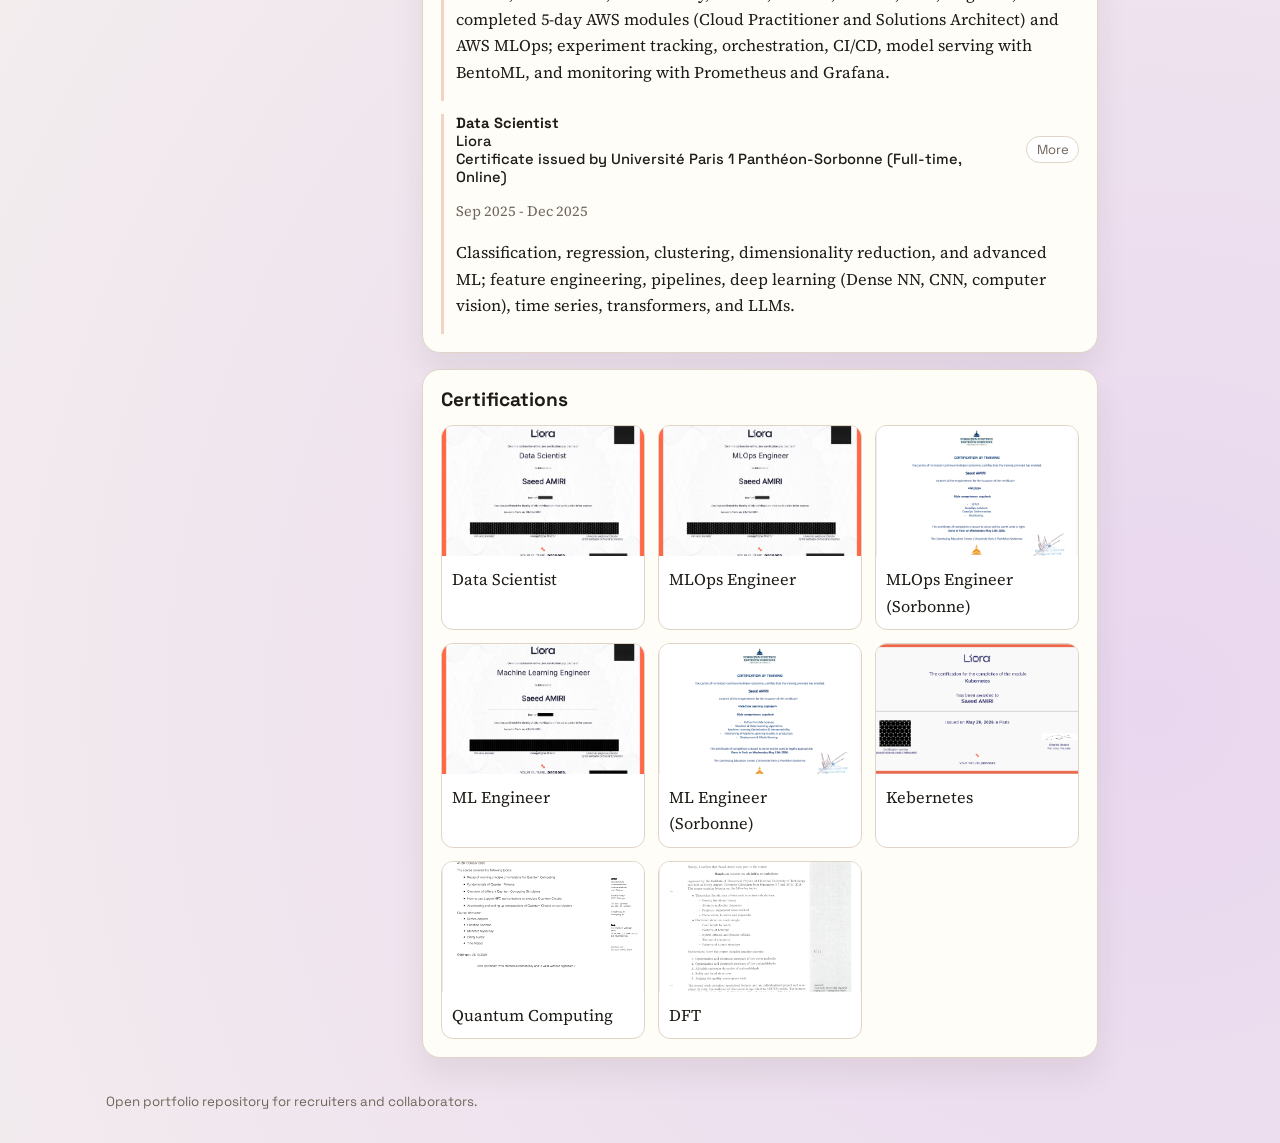
==== commit 5fc495b9: "update Certificates" ====
--- a/index.html
+++ b/index.html
@@ -62,7 +62,7 @@
         <a id="contactEmail" class="contact-link" href="#">email@example.com</a>
         <a id="linkedin" class="contact-link" href="#" target="_blank" rel="noopener noreferrer">LinkedIn</a>
         <a id="github" class="contact-link" href="#" target="_blank" rel="noopener noreferrer">GitHub</a>
-        <a id="openToWorkLink" class="action-link profile-cta" href="mailto:sdamiri7@gmail.com?subject=ML%2FMLOps%20Role%20Opportunity">Open to ML/MLOps roles</a>
+        <a id="openToWorkLink" class="action-link profile-cta" href="mailto:sdamiri7@gmail.com?subject=Collaboration%20Opportunity">Open to Collaboration</a>
       </aside>
 
       <section class="content reveal" id="contentRoot">
--- a/styles/main.css
+++ b/styles/main.css
@@ -240,6 +240,9 @@
   background: #fff;
   border-radius: 12px;
   padding: 0.55rem 0.8rem;
+  font: inherit;
+  line-height: 1;
+  cursor: pointer;
 }
 
 .profile-cta {
@@ -302,6 +305,15 @@
   border-radius: 12px;
   overflow: hidden;
   background: #fff;
+}
+
+.cert-image-trigger {
+  display: block;
+  width: 100%;
+  border: 0;
+  padding: 0;
+  background: transparent;
+  cursor: pointer;
 }
 
 /* What: Certificate image constraints. Why: keep grid uniform and avoid layout shift. */
@@ -312,11 +324,10 @@
   display: block;
 }
 
-/* What: Certificate link text area. Why: make title/click target easy to use. */
-.cert-card a {
-  display: block;
+/* What: Certificate title area. Why: keep labels readable without adding navigation confusion. */
+.cert-title {
+  margin: 0;
   padding: 0.65rem;
-  text-decoration: none;
   color: var(--text);
 }
 
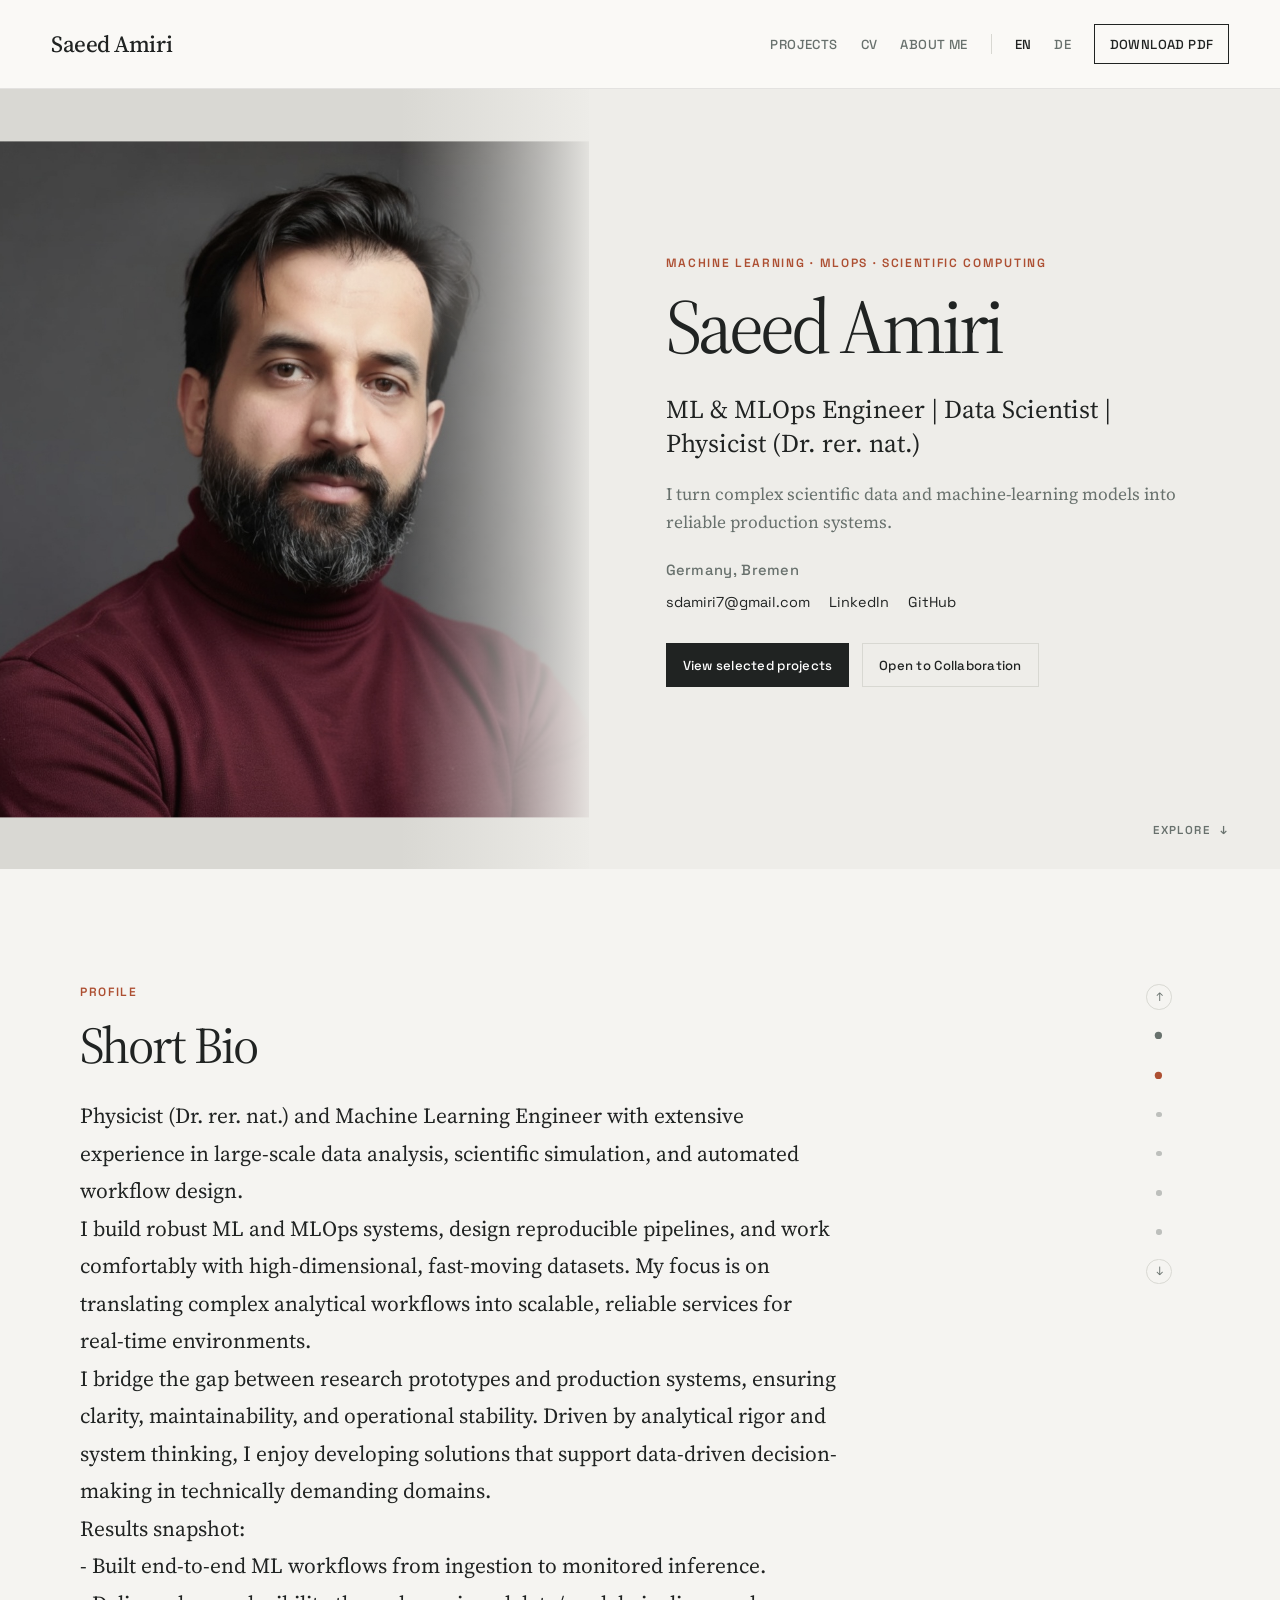
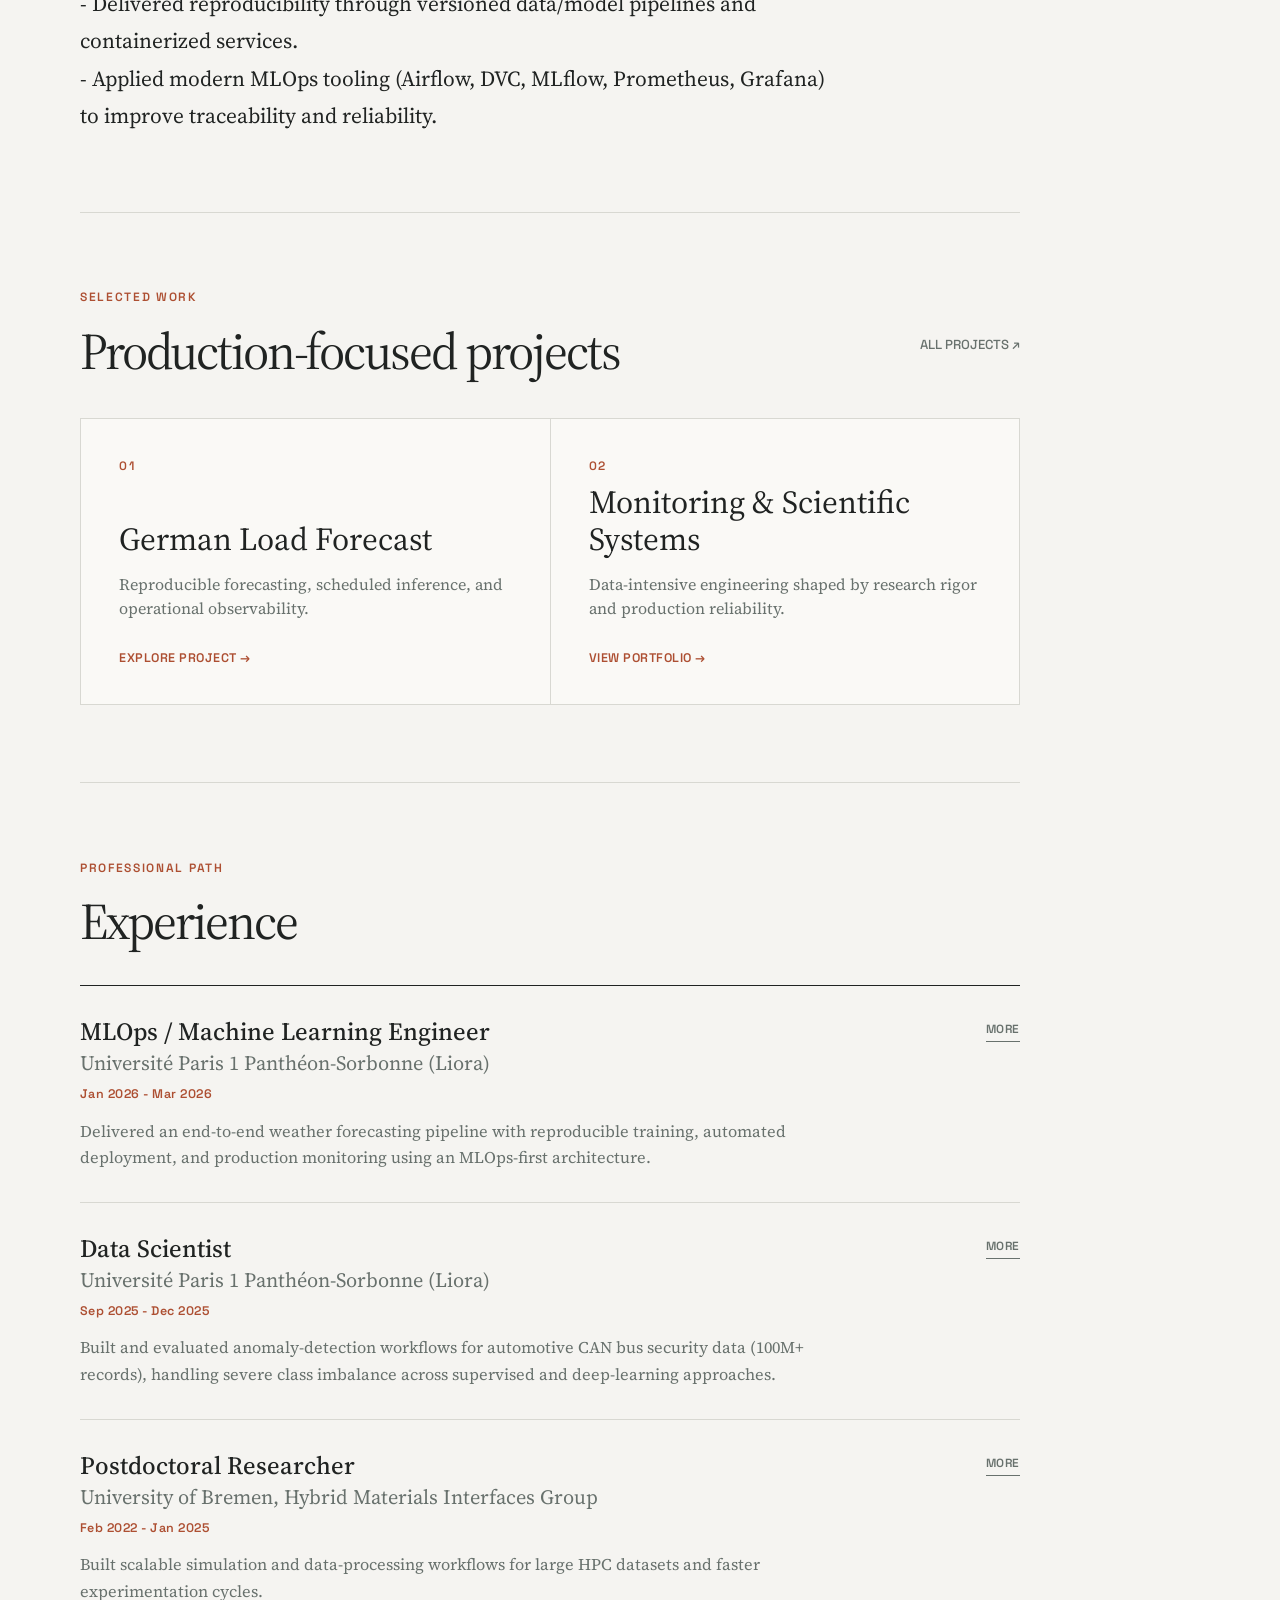
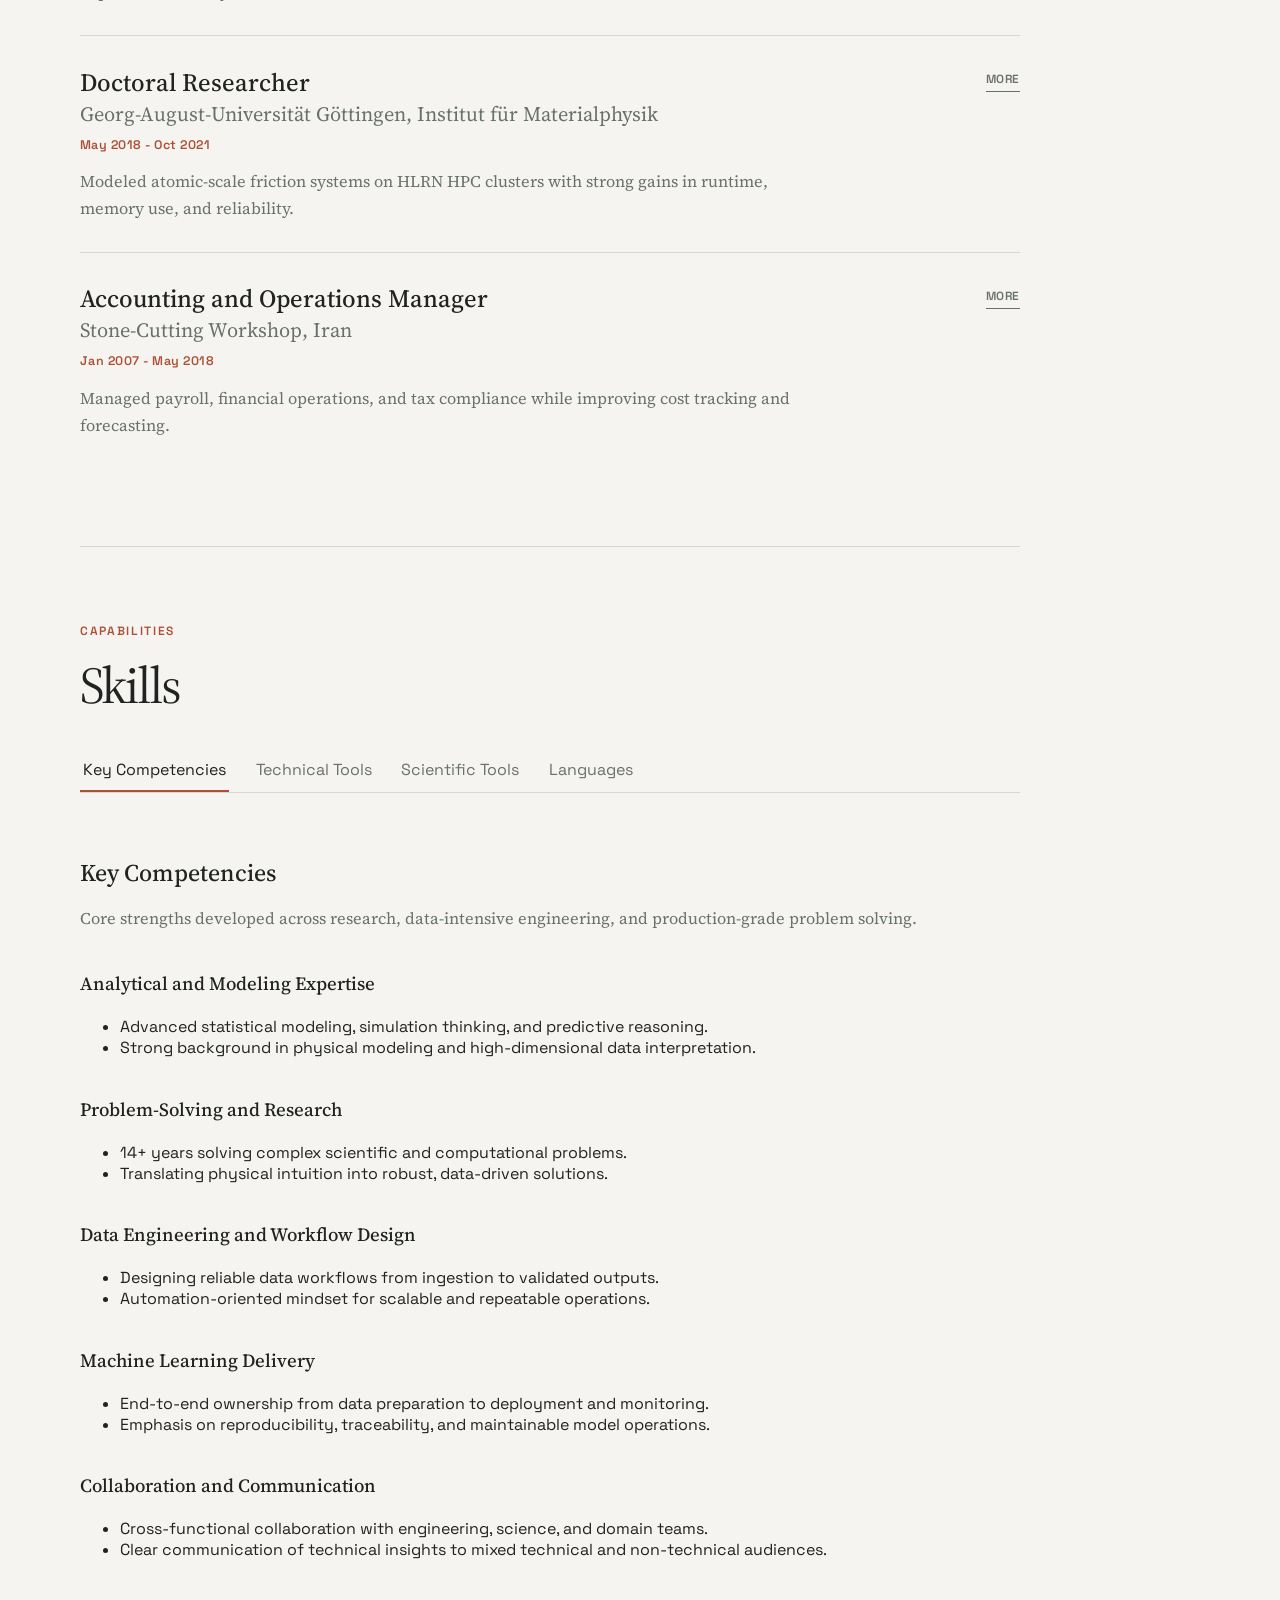
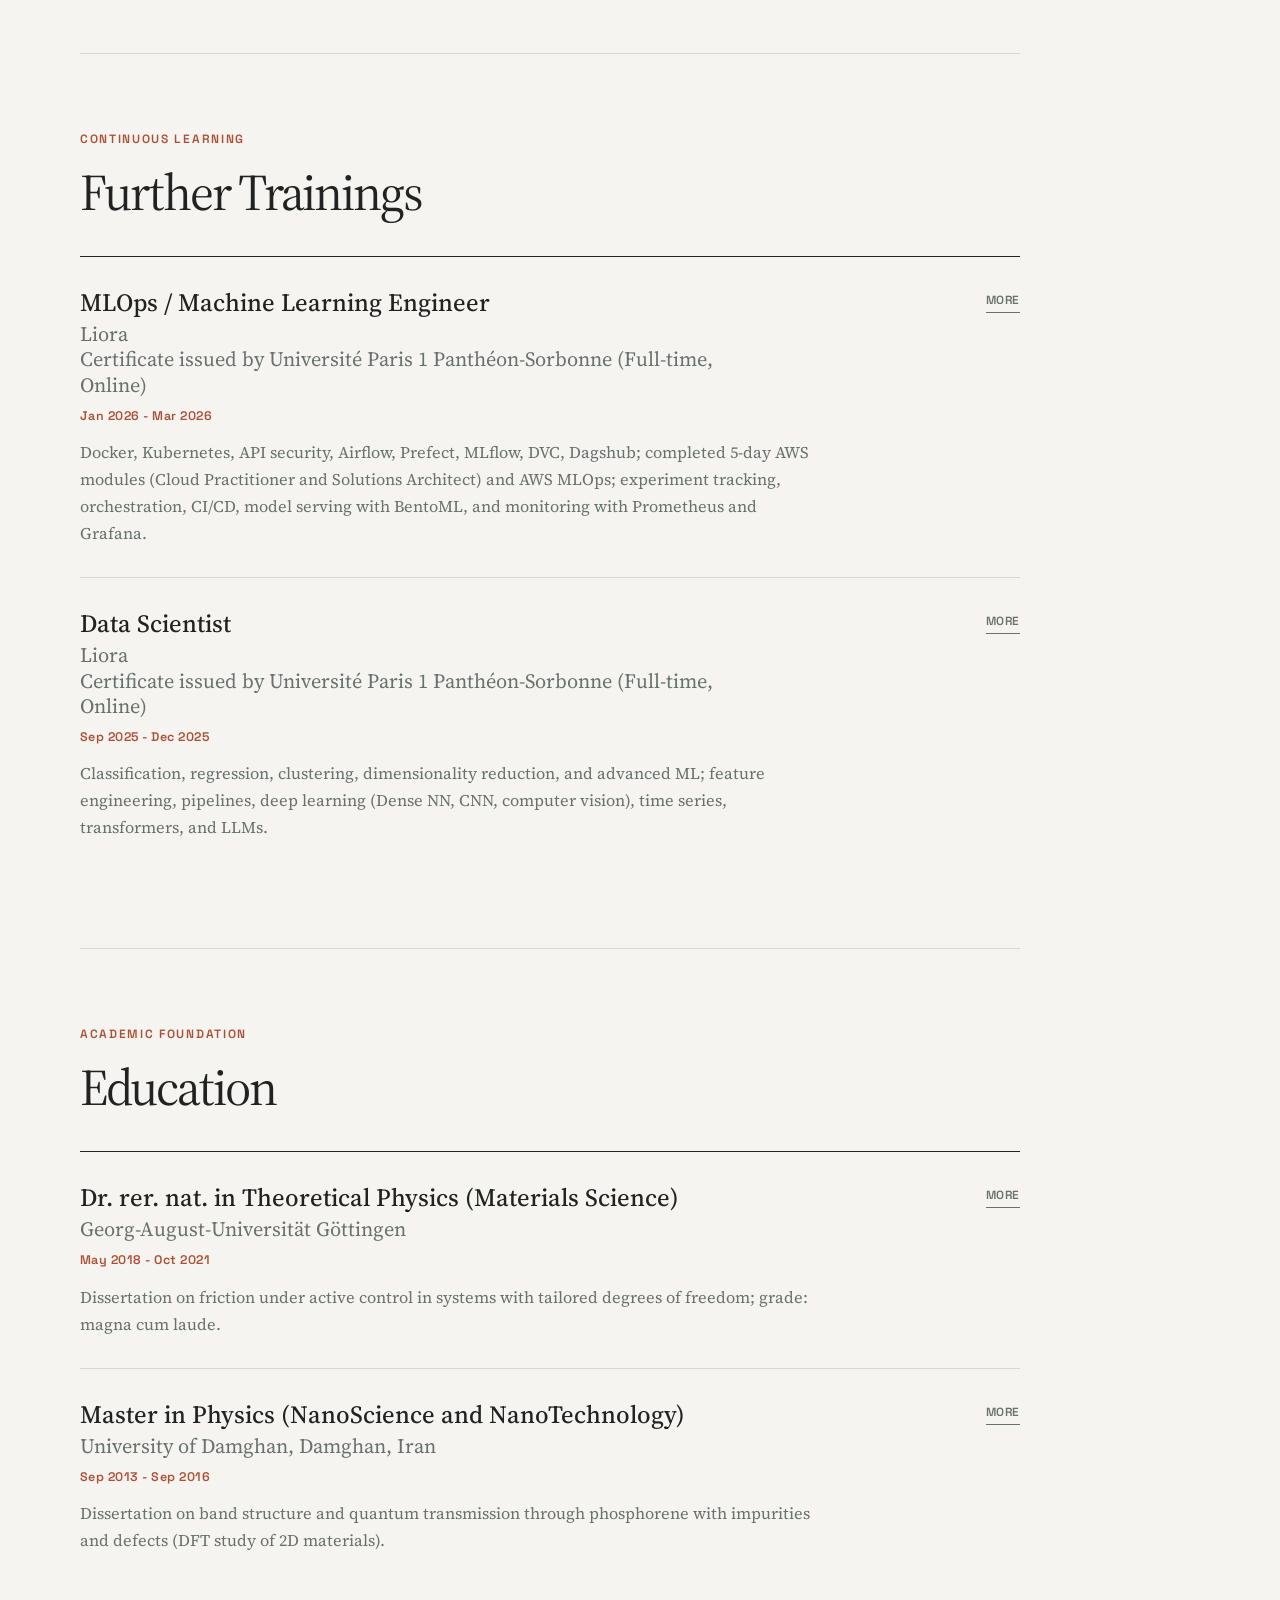
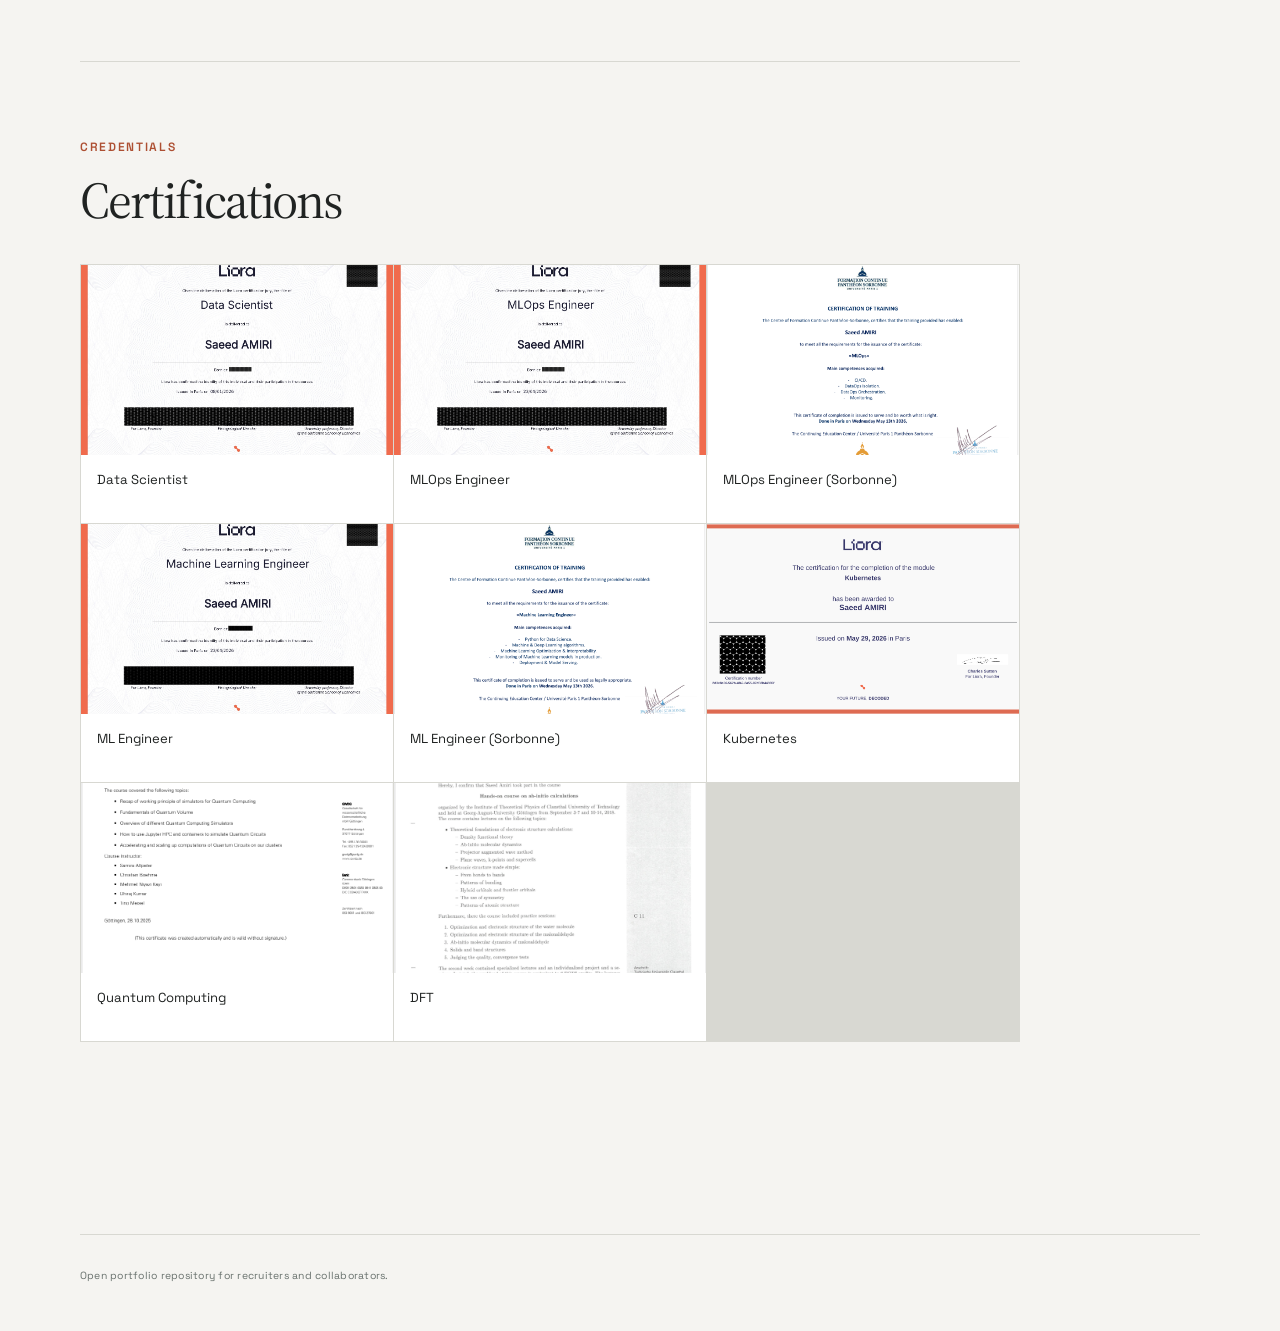
==== commit 58a47e66: "second version" ====
--- a/index.html
+++ b/index.html
@@ -20,86 +20,126 @@
     <link rel="preconnect" href="https://fonts.googleapis.com" />
     <link rel="preconnect" href="https://fonts.gstatic.com" crossorigin />
     <link
-      href="https://fonts.googleapis.com/css2?family=Pinyon+Script&family=Space+Grotesk:wght@400;500;700&family=Source+Serif+4:opsz,wght@8..60,400;8..60,600&display=swap"
+      href="https://fonts.googleapis.com/css2?family=Space+Grotesk:wght@400;500;600;700&family=Source+Serif+4:opsz,wght@8..60,400;8..60,500;8..60,600&display=swap"
       rel="stylesheet"
     />
     <link rel="stylesheet" href="styles/main.css?v=20260404-2" />
-    <style>
-      #brandName {
-        font-family: "Pinyon Script", "Brush Script MT", cursive !important;
-        font-size: 2rem !important;
-        font-weight: 400 !important;
-        letter-spacing: 0.01em !important;
-      }
-    </style>
   </head>
-  <body>
-    <div class="bg-shape bg-shape-1" aria-hidden="true"></div>
-    <div class="bg-shape bg-shape-2" aria-hidden="true"></div>
-
-    <header class="topbar">
-      <div class="brand" id="brandName">Saeed Amiri</div>
-      <nav class="controls" aria-label="Language and actions">
-        <a class="chip" href="pages/projects.html">Ongoing Projects</a>
-        <a class="chip" href="pages/about.html" id="aboutNavLink">About Me</a>
-        <button class="chip" id="langEn" type="button">English</button>
-        <button class="chip" id="langDe" type="button">Deutsch</button>
-        <button class="chip accent" id="downloadPdf" type="button">Download PDF</button>
-      </nav>
+  <body class="page-cv">
+    <header class="site-header">
+      <div class="topbar">
+        <a class="brand" id="brandName" href="#cvRoot">Saeed Amiri</a>
+        <nav class="controls" aria-label="Primary navigation">
+          <a href="pages/projects.html">Projects</a>
+          <a href="#experienceSection">CV</a>
+          <a href="pages/about.html" id="aboutNavLink">About Me</a>
+          <span class="nav-divider" aria-hidden="true"></span>
+          <button id="langEn" type="button" aria-label="Switch to English">EN</button>
+          <button id="langDe" type="button" aria-label="Switch to German">DE</button>
+          <button class="nav-cta" id="downloadPdf" type="button">Download CV</button>
+        </nav>
+      </div>
     </header>
 
-    <main class="layout" id="cvRoot">
-      <aside class="profile-card reveal">
-        <img
-          id="profilePhoto"
-          src="assets/profile-placeholder.svg"
-          alt="Profile photo"
-          class="profile-photo"
-        />
-        <h1 id="fullName">Saeed Amiri</h1>
-        <p id="headline" class="headline"></p>
-        <p id="location" class="meta"></p>
-        <a id="contactEmail" class="contact-link" href="#">email@example.com</a>
-        <a id="linkedin" class="contact-link" href="#" target="_blank" rel="noopener noreferrer">LinkedIn</a>
-        <a id="github" class="contact-link" href="#" target="_blank" rel="noopener noreferrer">GitHub</a>
-        <a id="openToWorkLink" class="action-link profile-cta" href="mailto:sdamiri7@gmail.com?subject=Collaboration%20Opportunity">Open to Collaboration</a>
-      </aside>
+    <main id="cvRoot">
+      <section class="hero reveal" aria-labelledby="fullName">
+        <div class="hero-portrait">
+          <img
+            id="profilePhoto"
+            src="assets/profile-placeholder.svg"
+            alt="Profile photo"
+            class="profile-photo"
+          />
+        </div>
+        <div class="hero-copy">
+          <p class="eyebrow" id="heroEyebrow">Machine Learning · MLOps · Scientific Computing</p>
+          <h1 id="fullName">Saeed Amiri</h1>
+          <p id="headline" class="hero-headline"></p>
+          <p class="hero-statement" id="heroStatement">
+            I turn complex scientific data and machine-learning models into reliable production systems.
+          </p>
+          <p id="location" class="meta"></p>
+          <div class="hero-links">
+            <a id="contactEmail" class="contact-link" href="#">email@example.com</a>
+            <a id="linkedin" class="contact-link" href="#" target="_blank" rel="noopener noreferrer">LinkedIn</a>
+            <a id="github" class="contact-link" href="#" target="_blank" rel="noopener noreferrer">GitHub</a>
+          </div>
+          <div class="hero-actions">
+            <a class="action-primary" id="viewProjectsLink" href="pages/projects.html">View selected projects</a>
+            <a id="openToWorkLink" class="action-secondary" href="mailto:sdamiri7@gmail.com?subject=Collaboration%20Opportunity">Open to Collaboration</a>
+          </div>
+        </div>
+        <a class="hero-scroll" href="#contentRoot" aria-label="Continue to portfolio content">
+          <span>Explore</span>
+          <span aria-hidden="true">↓</span>
+        </a>
+      </section>
 
-      <section class="content reveal" id="contentRoot">
-        <section class="panel" id="bioSection" data-section-key="bio" data-detail-key="bio">
-          <h2 id="bioTitle"></h2>
-          <p id="bioText"></p>
+      <div class="editorial-layout">
+        <section class="content reveal" id="contentRoot">
+          <section class="editorial-section intro-section" id="bioSection" data-section-key="bio" data-detail-key="bio">
+            <p class="section-kicker" id="bioKicker">Profile</p>
+            <h2 id="bioTitle"></h2>
+            <p id="bioText"></p>
+          </section>
+
+          <section class="project-showcase" aria-labelledby="selectedProjectsTitle">
+            <p class="section-kicker">Selected work</p>
+            <div class="project-showcase-heading">
+              <h2 id="selectedProjectsTitle">Production-focused projects</h2>
+              <a href="pages/projects.html">All projects <span aria-hidden="true">↗</span></a>
+            </div>
+            <div class="project-preview-grid">
+              <a class="project-preview-card" href="pages/projects.html?open=project:german-load-forecast#featured-projects">
+                <span class="project-preview-index">01</span>
+                <strong>German Load Forecast</strong>
+                <p>Reproducible forecasting, scheduled inference, and operational observability.</p>
+                <span class="project-preview-link">Explore project →</span>
+              </a>
+              <a class="project-preview-card" href="pages/projects.html">
+                <span class="project-preview-index">02</span>
+                <strong>Monitoring &amp; Scientific Systems</strong>
+                <p>Data-intensive engineering shaped by research rigor and production reliability.</p>
+                <span class="project-preview-link">View portfolio →</span>
+              </a>
+            </div>
+          </section>
+
+          <section class="editorial-section" id="experienceSection" data-section-key="experience" data-detail-key="experience">
+            <p class="section-kicker" id="experienceKicker">Professional path</p>
+            <h2 id="experienceTitle"></h2>
+            <div id="experienceList" class="timeline"></div>
+          </section>
+
+          <section class="editorial-section" id="skillsSection" data-section-key="skills" data-detail-key="skills">
+            <p class="section-kicker" id="skillsKicker">Capabilities</p>
+            <h2 id="skillsTitle"></h2>
+            <div id="skillsList" class="skills-list"></div>
+          </section>
+
+          <section class="editorial-section" id="trainingsSection" data-section-key="trainings" data-detail-key="trainings">
+            <p class="section-kicker" id="trainingsKicker">Continuous learning</p>
+            <h2 id="trainingsTitle"></h2>
+            <div id="trainingsList" class="timeline"></div>
+          </section>
+
+          <section class="editorial-section" id="educationSection" data-section-key="education" data-detail-key="education">
+            <p class="section-kicker" id="educationKicker">Academic foundation</p>
+            <h2 id="educationTitle"></h2>
+            <div id="educationList" class="timeline"></div>
+          </section>
+
+          <section class="editorial-section" id="certSection" data-section-key="certifications" data-detail-key="certifications">
+            <p class="section-kicker" id="certificationsKicker">Credentials</p>
+            <h2 id="certTitle"></h2>
+            <div id="certGrid" class="cert-grid"></div>
+          </section>
         </section>
 
-        <section class="panel" id="educationSection" data-section-key="education" data-detail-key="education">
-          <h2 id="educationTitle"></h2>
-          <div id="educationList" class="timeline"></div>
-        </section>
-
-        <section class="panel" id="experienceSection" data-section-key="experience" data-detail-key="experience">
-          <h2 id="experienceTitle"></h2>
-          <div id="experienceList" class="timeline"></div>
-        </section>
-
-        <section class="panel" id="skillsSection" data-section-key="skills" data-detail-key="skills">
-          <h2 id="skillsTitle"></h2>
-          <div id="skillsList" class="skills-list"></div>
-        </section>
-
-        <section class="panel" id="trainingsSection" data-section-key="trainings" data-detail-key="trainings">
-          <h2 id="trainingsTitle"></h2>
-          <div id="trainingsList" class="timeline"></div>
-        </section>
-
-        <section class="panel" id="certSection" data-section-key="certifications" data-detail-key="certifications">
-          <h2 id="certTitle"></h2>
-          <div id="certGrid" class="cert-grid"></div>
-        </section>
-      </section>
-
-      <aside class="section-rail" id="sectionRail" aria-label="Section navigation">
-        <ul id="sectionRailList"></ul>
-      </aside>
+        <aside class="section-rail" id="sectionRail" aria-label="Section navigation">
+          <ul id="sectionRailList"></ul>
+        </aside>
+      </div>
     </main>
 
     <footer class="footer">
@@ -108,7 +148,7 @@
 
     <div class="modal-backdrop hidden" id="detailModalBackdrop" aria-hidden="true">
       <div class="detail-modal" id="detailModal" role="dialog" aria-modal="true" aria-labelledby="detailModalTitle">
-        <button class="modal-close" id="detailModalClose" type="button" aria-label="Close detail view">x</button>
+        <button class="modal-close" id="detailModalClose" type="button" aria-label="Close detail view">×</button>
         <h3 id="detailModalTitle"></h3>
         <div id="detailModalContent"></div>
       </div>
@@ -117,8 +157,12 @@
     <div class="image-lightbox-backdrop hidden" id="imageLightboxBackdrop" aria-hidden="true">
       <div class="image-lightbox" id="imageLightbox" role="dialog" aria-modal="true" aria-label="Expanded image view">
         <p class="image-lightbox-caption hidden" id="imageLightboxCaption"></p>
-        <button class="image-lightbox-close" id="imageLightboxClose" type="button" aria-label="Close image view">x</button>
-        <img id="imageLightboxImg" src="" alt="Expanded detail image" />
+        <button class="image-lightbox-close" id="imageLightboxClose" type="button" aria-label="Close image view">×</button>
+        <img
+          id="imageLightboxImg"
+          src=""
+          alt="Expanded detail image"
+        />
       </div>
     </div>
 
--- a/styles/main.css
+++ b/styles/main.css
@@ -1,725 +1,1041 @@
-/* What: Global design tokens. Why: centralize theme values for consistent styling and quick future edits. */
+/* Shared editorial design tokens */
 :root {
-  --bg: #f6f3ee;
-  --paper: #fffdf8;
-  --text: #1f1b16;
-  --muted: #6f655b;
-  --accent: #c44c28;
-  --accent-soft: #f2d3c8;
-  --line: #dfd4c5;
-  --shadow: 0 16px 32px rgba(45, 32, 20, 0.08);
-}
-
-/* What: Universal sizing model. Why: keep width/height calculations predictable across all elements. */
+  --bg: #f5f4f1;
+  --paper: #faf9f6;
+  --paper-strong: #fff;
+  --text: #202322;
+  --muted: #68716d;
+  --accent: #ad4f32;
+  --accent-dark: #81371f;
+  --accent-soft: #ead8d0;
+  --line: #d8d8d2;
+  --shadow: 0 20px 54px rgba(37, 38, 35, 0.09);
+  --serif: "Source Serif 4", Georgia, serif;
+  --sans: "Space Grotesk", "Helvetica Neue", Arial, sans-serif;
+}
+
 * {
   box-sizing: border-box;
 }
 
-/* What: Base page look and typography. Why: establish overall visual identity and layered background atmosphere. */
+html {
+  scroll-behavior: smooth;
+  scroll-padding-top: 6.5rem;
+}
+
 body {
+  min-height: 100vh;
   margin: 0;
-  min-height: 100vh;
-  color: var(--text);
-  font-family: "Space Grotesk", sans-serif;
-  background:
-    radial-gradient(circle at 12% 10%, #f6d9b9 0%, transparent 40%),
-    radial-gradient(circle at 90% 90%, #e9d7ef 0%, transparent 42%),
-    var(--bg);
-}
-
-/* What: Shared decorative blob behavior. Why: keep background accents fixed and behind content. */
-.bg-shape {
-  position: fixed;
-  border-radius: 999px;
-  z-index: -1;
-  filter: blur(2px);
-}
-
-/* What: Top-right accent blob. Why: add warm visual depth without distracting from content. */
-.bg-shape-1 {
-  width: 22rem;
-  height: 22rem;
-  top: -7rem;
-  right: -4rem;
-  background: rgba(196, 76, 40, 0.13);
-}
-
-/* What: Bottom-left accent blob. Why: balance composition and avoid a flat page background. */
-.bg-shape-2 {
-  width: 20rem;
-  height: 20rem;
-  bottom: -8rem;
-  left: -5rem;
-  background: rgba(24, 119, 95, 0.13);
-}
-
-/* What: Header container layout. Why: align brand and action controls with consistent max width. */
+  color: var(--text);
+  background: var(--bg);
+  font-family: var(--sans);
+  -webkit-font-smoothing: antialiased;
+}
+
+button,
+a {
+  -webkit-tap-highlight-color: transparent;
+}
+
+a {
+  color: inherit;
+}
+
+button,
+input,
+textarea,
+select {
+  font: inherit;
+}
+
+img {
+  max-width: 100%;
+}
+
+::selection {
+  color: #fff;
+  background: var(--accent);
+}
+
+:focus-visible {
+  outline: 2px solid var(--accent);
+  outline-offset: 4px;
+}
+
+.site-header {
+  position: relative;
+  z-index: 10;
+  border-bottom: 1px solid rgba(32, 35, 34, 0.1);
+  background: rgba(250, 249, 246, 0.94);
+}
+
 .topbar {
-  max-width: 1100px;
-  margin: 1.4rem auto;
-  padding: 0 1rem;
   display: flex;
   align-items: center;
   justify-content: space-between;
-}
-
-/* What: Brand text emphasis. Why: strengthen personal identity at first glance. */
+  width: min(1440px, 100%);
+  min-height: 88px;
+  margin: 0 auto;
+  padding: 1rem clamp(1.25rem, 4vw, 4.5rem);
+  gap: 2rem;
+}
+
 .brand {
-  font-family: "Pinyon Script", "Brush Script MT", cursive;
-  font-size: 2rem;
-  font-weight: 400;
-  letter-spacing: 0.01em;
-}
-
-#brandName {
-  font-family: "Pinyon Script", "Brush Script MT", cursive !important;
-  font-size: 2rem;
-  font-weight: 400;
-  letter-spacing: 0.01em !important;
-}
-
-/* What: Action controls row. Why: keep language and PDF buttons organized and wrap safely on small widths. */
+  flex: 0 0 auto;
+  color: var(--text);
+  font-family: var(--serif);
+  font-size: 1.45rem;
+  font-weight: 500;
+  letter-spacing: -0.02em;
+  text-decoration: none;
+}
+
 .controls {
   display: flex;
-  gap: 0.5rem;
+  align-items: center;
+  justify-content: flex-end;
   flex-wrap: wrap;
-}
-
-/* What: Base style for pill buttons. Why: provide a clean reusable control component. */
-.chip {
-  border: 1px solid var(--line);
-  background: var(--paper);
-  color: var(--text);
-  border-radius: 999px;
-  padding: 0.5rem 0.9rem;
+  gap: clamp(0.9rem, 1.8vw, 1.75rem);
+}
+
+.controls a,
+.controls button {
+  padding: 0.25rem 0;
+  border: 0;
+  background: transparent;
+  color: var(--muted);
   cursor: pointer;
-  font: inherit;
-}
-
-/* What: Active language state. Why: clearly show which locale is currently selected. */
-.chip.active {
-  border-color: var(--accent);
+  font-size: 0.82rem;
+  font-weight: 500;
+  letter-spacing: 0.03em;
+  text-decoration: none;
+  text-transform: uppercase;
+}
+
+.controls a:hover,
+.controls a.active,
+.controls button:hover,
+.controls button.active {
+  color: var(--text);
+}
+
+.controls a.active {
+  box-shadow: inset 0 -1px currentColor;
+}
+
+.controls .nav-divider {
+  width: 1px;
+  height: 1.2rem;
+  background: var(--line);
+}
+
+.controls .nav-cta {
+  padding: 0.65rem 0.9rem;
+  border: 1px solid var(--text);
+  color: var(--text);
+}
+
+.controls .nav-cta:hover {
+  background: var(--text);
+  color: #fff;
+}
+
+.hero {
+  position: relative;
+  display: grid;
+  grid-template-columns: minmax(360px, 0.92fr) minmax(430px, 1.08fr);
+  min-height: min(780px, calc(100vh - 88px));
+  overflow: hidden;
+  background: #eeede9;
+}
+
+.hero-portrait {
+  position: relative;
+  min-height: 650px;
+  overflow: hidden;
+  background: #d9d8d3;
+}
+
+.hero-portrait::after {
+  position: absolute;
+  inset: 0;
+  background: linear-gradient(90deg, transparent 68%, rgba(238, 237, 233, 0.94) 100%);
+  content: "";
+  pointer-events: none;
+}
+
+.profile-photo {
+  display: block;
+  width: 100%;
+  height: 100%;
+  min-height: 650px;
+  object-fit: cover;
+  object-position: center 30%;
+  filter: saturate(0.82) contrast(0.97);
+}
+
+.hero-copy {
+  position: relative;
+  z-index: 1;
+  display: flex;
+  flex-direction: column;
+  align-items: flex-start;
+  justify-content: center;
+  max-width: 690px;
+  padding: 5rem clamp(2rem, 6vw, 7rem) 6rem;
+}
+
+.eyebrow,
+.section-kicker {
+  margin: 0 0 1.15rem;
   color: var(--accent);
-}
-
-/* What: Primary call-to-action variant. Why: make PDF button visually stronger than secondary controls. */
-.chip.accent {
-  background: var(--accent);
-  color: #fff;
-  border-color: var(--accent);
-}
-
-/* What: Main two-column page grid. Why: separate profile sidebar and content for fast scanning. */
-.layout {
-  max-width: 1100px;
-  margin: 0 auto;
-  padding: 0 1rem 2rem;
-  display: grid;
-  grid-template-columns: 300px minmax(0, 1fr) 60px;
-  gap: 1rem;
-  align-items: start;
-}
-
-/* What: Shared card shell for sidebar and sections. Why: enforce one visual system for all panels. */
-.profile-card,
-.panel {
-  background: var(--paper);
-  border: 1px solid var(--line);
-  border-radius: 18px;
-  box-shadow: var(--shadow);
-}
-
-/* What: Sidebar profile card behavior. Why: keep key identity/contact info visible while scrolling. */
-.profile-card {
-  padding: 1.1rem;
-  position: sticky;
-  top: 1rem;
-  height: fit-content;
-}
-
-/* What: Profile image sizing and framing. Why: keep portrait clean and aligned with card style. */
-.profile-photo {
-  width: 100%;
-  border-radius: 14px;
-  border: 1px solid var(--line);
-}
-
-/* What: Main name heading scale. Why: give clear visual priority to the person name. */
+  font-size: 0.75rem;
+  font-weight: 600;
+  letter-spacing: 0.14em;
+  line-height: 1.4;
+  text-transform: uppercase;
+}
+
+h1,
+h2,
+h3,
+p {
+  overflow-wrap: anywhere;
+}
+
 h1 {
-  margin: 0.8rem 0 0.2rem;
-  font-size: 1.5rem;
-}
-
-/* What: Section heading scale. Why: keep hierarchy clear between page title and section titles. */
-h2 {
   margin: 0;
-  font-size: 1.2rem;
-}
-
-/* What: Supporting text style for subtitle/location. Why: reduce visual weight of secondary metadata. */
+  font-family: var(--serif);
+  font-size: clamp(3.4rem, 6vw, 6.6rem);
+  font-weight: 400;
+  letter-spacing: -0.055em;
+  line-height: 0.95;
+}
+
+.hero-headline {
+  max-width: 580px;
+  margin: 1.8rem 0 0;
+  color: var(--text);
+  font-family: var(--serif);
+  font-size: clamp(1.35rem, 2vw, 1.9rem);
+  font-weight: 400;
+  line-height: 1.35;
+}
+
+.hero-statement {
+  max-width: 580px;
+  margin: 1.2rem 0 0;
+  color: var(--muted);
+  font-family: var(--serif);
+  font-size: clamp(1.05rem, 1.35vw, 1.28rem);
+  line-height: 1.65;
+}
+
 .headline,
 .meta {
-  margin: 0.35rem 0;
-  color: var(--muted);
-}
-
-/* What: Contact link styling. Why: keep links readable while preserving a clean card appearance. */
-.contact-link {
-  display: block;
-  margin: 0.45rem 0;
-  color: var(--text);
-  text-decoration: none;
-}
-
-/* What: Hover affordance for links. Why: provide clear interactivity feedback. */
-.contact-link:hover {
-  text-decoration: underline;
-}
-
-/* What: Section stack container. Why: maintain consistent vertical spacing between CV blocks. */
-.content {
-  display: grid;
-  gap: 1rem;
-}
-
-/* What: Inner spacing for every panel. Why: keep text readable and balanced within cards. */
-.panel {
-  padding: 1.1rem;
-}
-
-/* What: Section heading layout helper. Why: align title with detail trigger button for popup actions. */
-.section-heading-row {
+  color: var(--muted);
+}
+
+.hero-copy > .meta {
+  margin: 1.5rem 0 0;
+  font-size: 0.92rem;
+  font-weight: 500;
+  letter-spacing: 0.02em;
+}
+
+.hero-links {
   display: flex;
   align-items: center;
+  flex-wrap: wrap;
+  gap: 1.2rem;
+  margin-top: 0.9rem;
+}
+
+.contact-link {
+  color: var(--text);
+  font-size: 0.9rem;
+  text-underline-offset: 0.25rem;
+  text-decoration-color: transparent;
+  transition: text-decoration-color 160ms ease;
+}
+
+.contact-link:hover {
+  text-decoration-color: currentColor;
+}
+
+.hero-actions {
+  display: flex;
+  flex-wrap: wrap;
+  align-items: center;
+  gap: 0.8rem;
+  margin-top: 2rem;
+}
+
+.action-primary,
+.action-secondary,
+.action-link {
+  display: inline-flex;
+  align-items: center;
+  justify-content: center;
+  min-height: 44px;
+  padding: 0.75rem 1rem;
+  border: 1px solid var(--text);
+  border-radius: 0;
+  cursor: pointer;
+  font-size: 0.82rem;
+  font-weight: 500;
+  letter-spacing: 0.02em;
+  line-height: 1.15;
+  text-decoration: none;
+}
+
+.action-primary {
+  background: var(--text);
+  color: #fff;
+}
+
+.action-primary:hover {
+  background: var(--accent-dark);
+  border-color: var(--accent-dark);
+}
+
+.action-secondary,
+.action-link {
+  background: transparent;
+  color: var(--text);
+  border-color: var(--line);
+}
+
+.action-secondary:hover,
+.action-link:hover {
+  border-color: var(--text);
+  color: var(--accent);
+}
+
+.hero-copy > .action-primary {
+  margin-top: 2rem;
+}
+
+.hero-scroll {
+  position: absolute;
+  right: clamp(2rem, 4vw, 4.5rem);
+  bottom: 2rem;
+  z-index: 2;
+  display: flex;
+  align-items: center;
+  gap: 0.65rem;
+  color: var(--muted);
+  font-size: 0.72rem;
+  font-weight: 600;
+  letter-spacing: 0.12em;
+  text-decoration: none;
+  text-transform: uppercase;
+}
+
+.editorial-layout {
+  display: grid;
+  grid-template-columns: minmax(0, 940px) 88px;
+  width: min(1120px, calc(100% - 2.5rem));
+  margin: 0 auto;
+  padding: clamp(5rem, 9vw, 9rem) 0;
+  gap: clamp(2rem, 5vw, 5rem);
+  align-items: start;
+}
+
+.content {
+  min-width: 0;
+}
+
+.editorial-section,
+.project-showcase,
+.panel {
+  position: relative;
+  padding: clamp(3rem, 6vw, 5rem) 0;
+  border-top: 1px solid var(--line);
+  background: transparent;
+  box-shadow: none;
+}
+
+.editorial-section:first-child,
+.panel:first-child {
+  padding-top: 0;
+  border-top: 0;
+}
+
+.editorial-section > h2,
+.project-showcase h2,
+.panel > h2 {
+  margin: 0;
+  font-family: var(--serif);
+  font-size: clamp(2.2rem, 4vw, 3.7rem);
+  font-weight: 400;
+  letter-spacing: -0.04em;
+  line-height: 1.05;
+}
+
+.editorial-section > p:not(.section-kicker),
+.panel > p {
+  max-width: 760px;
+  margin: 1.5rem 0 0;
+  color: var(--muted);
+  font-family: var(--serif);
+  font-size: 1.08rem;
+  line-height: 1.75;
+}
+
+.intro-section > p:not(.section-kicker) {
+  color: var(--text);
+  font-size: clamp(1.12rem, 1.7vw, 1.34rem);
+  line-height: 1.75;
+}
+
+.section-heading-row,
+.timeline-heading-row,
+.project-showcase-heading {
+  display: flex;
+  align-items: flex-start;
   justify-content: space-between;
-  gap: 0.6rem;
-}
-
-/* What: Small detail-action button. Why: open richer section context without crowding the main section body. */
+  gap: 1.5rem;
+}
+
+.project-showcase-heading > a {
+  flex: 0 0 auto;
+  margin-top: 0.7rem;
+  color: var(--muted);
+  font-size: 0.82rem;
+  font-weight: 500;
+  text-decoration: none;
+  text-transform: uppercase;
+}
+
+.project-showcase-heading > a:hover {
+  color: var(--accent);
+}
+
+.project-preview-grid {
+  display: grid;
+  grid-template-columns: repeat(2, minmax(0, 1fr));
+  gap: 1px;
+  margin-top: 2.5rem;
+  border: 1px solid var(--line);
+  background: var(--line);
+}
+
+.project-preview-card {
+  display: flex;
+  flex-direction: column;
+  min-height: 285px;
+  padding: clamp(1.5rem, 3vw, 2.4rem);
+  background: var(--paper);
+  color: var(--text);
+  text-decoration: none;
+  transition: background-color 180ms ease, color 180ms ease;
+}
+
+.project-preview-card:hover {
+  background: var(--text);
+  color: #fff;
+}
+
+.project-preview-index {
+  color: var(--accent);
+  font-size: 0.76rem;
+  font-weight: 600;
+  letter-spacing: 0.12em;
+}
+
+.project-preview-card strong {
+  max-width: 340px;
+  margin-top: auto;
+  font-family: var(--serif);
+  font-size: clamp(1.45rem, 2.5vw, 2rem);
+  font-weight: 400;
+  line-height: 1.15;
+}
+
+.project-preview-card p {
+  margin: 0.85rem 0 1.8rem;
+  color: var(--muted);
+  font-family: var(--serif);
+  line-height: 1.55;
+}
+
+.project-preview-card:hover p {
+  color: #cfd0cd;
+}
+
+.project-preview-link {
+  color: var(--accent);
+  font-size: 0.78rem;
+  font-weight: 600;
+  letter-spacing: 0.04em;
+  text-transform: uppercase;
+}
+
+.project-preview-card:hover .project-preview-link {
+  color: #e8a890;
+}
+
+.timeline {
+  margin-top: 2.25rem;
+}
+
+.timeline-item {
+  display: block;
+  padding: 1.9rem 0;
+  border-top: 1px solid var(--line);
+  border-left: 0;
+}
+
+.timeline-item:first-child {
+  border-top-color: var(--text);
+}
+
+.timeline-item h3 {
+  max-width: 690px;
+  margin: 0;
+  font-family: var(--serif);
+  font-size: clamp(1.2rem, 2vw, 1.55rem);
+  font-weight: 500;
+  line-height: 1.25;
+}
+
+.timeline-role,
+.timeline-org {
+  display: block;
+  font-size: inherit;
+}
+
+.timeline-role {
+  color: var(--text);
+}
+
+.timeline-org {
+  margin-top: 0.25rem;
+  color: var(--muted);
+  font-size: 0.82em;
+  font-weight: 400;
+}
+
+.timeline-item .period {
+  margin: 0.6rem 0 0;
+  color: var(--accent);
+  font-family: var(--sans);
+  font-size: 0.78rem;
+  font-weight: 600;
+  letter-spacing: 0.04em;
+}
+
+.timeline-item > p:not(.period),
+.timeline-item > div > p:not(.period) {
+  max-width: 730px;
+  margin: 0.95rem 0 0;
+  color: var(--muted);
+  font-family: var(--serif);
+  font-size: 1.02rem;
+  line-height: 1.65;
+}
+
 .detail-trigger {
-  border: 1px solid var(--line);
-  background: #fff;
-  border-radius: 999px;
-  padding: 0.25rem 0.6rem;
-  color: var(--muted);
-  font: inherit;
-  font-size: 0.82rem;
+  flex: 0 0 auto;
+  padding: 0.3rem 0;
+  border: 0;
+  border-bottom: 1px solid currentColor;
+  border-radius: 0;
+  background: transparent;
+  color: var(--muted);
   cursor: pointer;
+  font-size: 0.74rem;
+  font-weight: 600;
+  letter-spacing: 0.05em;
+  text-transform: uppercase;
 }
 
 .detail-trigger:hover {
-  border-color: var(--accent);
   color: var(--accent);
 }
 
-/* What: Body text typography rules. Why: improve long-text readability with serif and line height. */
-.panel p,
-.timeline p {
-  font-family: "Source Serif 4", serif;
-  font-size: 1.02rem;
-  line-height: 1.6;
-}
-
-#bioText {
-  text-align: left;
-}
-
-/* What: Horizontal group for featured links. Why: keep key links compact and responsive. */
 .quick-links {
   display: flex;
   flex-wrap: wrap;
-  gap: 0.7rem;
-  margin-top: 0.8rem;
-}
-
-/* What: Visual style for thesis/MLOps links. Why: make important links distinct from plain text. */
-.action-link {
-  text-decoration: none;
+  gap: 0.6rem;
+  margin-top: 1.1rem;
+}
+
+.quick-links .action-link {
+  min-height: 0;
+  padding: 0.5rem 0.65rem;
+  font-size: 0.74rem;
+  text-transform: uppercase;
+}
+
+.skills-list {
+  margin-top: 2.25rem;
+}
+
+.skills-cv-list {
+  display: grid;
+  gap: 0;
+}
+
+.skills-cv-row {
+  display: grid;
+  grid-template-columns: minmax(150px, 0.38fr) minmax(0, 1fr);
+  gap: 2rem;
+  padding: 1.4rem 0;
+  border-top: 1px solid var(--line);
+}
+
+.skills-cv-row:first-child {
+  border-top-color: var(--text);
+}
+
+.skills-cv-title {
+  margin: 0;
+  font-size: 0.8rem;
+  font-weight: 600;
+  letter-spacing: 0.06em;
+  line-height: 1.5;
+  text-transform: uppercase;
+}
+
+.skills-cv-text {
+  margin: 0;
+  color: var(--muted);
+  font-family: var(--serif);
+  line-height: 1.6;
+}
+
+.skill-chip {
+  padding: 0.52rem 0.8rem;
+  border: 1px solid var(--line);
+  border-radius: 0;
+  background: transparent;
+  color: var(--text);
+  cursor: pointer;
+}
+
+.skill-chip + .skill-chip {
+  margin-left: 0.45rem;
+}
+
+.skill-chip:hover {
+  border-color: var(--accent);
   color: var(--accent);
-  border: 1px solid var(--accent-soft);
-  background: #fff;
-  border-radius: 12px;
-  padding: 0.55rem 0.8rem;
-  font: inherit;
-  line-height: 1;
-  cursor: pointer;
-}
-
-.profile-cta {
-  display: inline-flex;
-  margin-top: 0.65rem;
-}
-
-/* What: Timeline container spacing. Why: structure experience/education entries with consistent rhythm. */
-.timeline {
-  display: grid;
-  gap: 0.8rem;
-  margin-top: 0.8rem;
-}
-
-/* What: Individual timeline item marker. Why: create a simple visual timeline cue. */
-.timeline-item {
-  border-left: 3px solid var(--accent-soft);
-  padding-left: 0.8rem;
-}
-
-/* What: Timeline item heading reset. Why: prevent default margins from breaking card spacing. */
-.timeline-item h3 {
-  margin: 0;
-}
-
-.timeline-role,
-.timeline-org {
-  display: block;
-  font-size: calc(1em - 4px);
-}
-
-.timeline-org {
-  font-weight: 500;
-}
-
-.timeline-heading-row {
-  display: flex;
-  align-items: center;
-  justify-content: space-between;
-  gap: 0.6rem;
-}
-
-/* What: Timeline period text style. Why: keep dates readable but visually secondary. */
-.timeline-item .period {
-  font-size: 0.9rem;
-  color: var(--muted);
-}
-
-/* What: Responsive certifications grid. Why: adapt card count to available width automatically. */
+}
+
 .cert-grid {
   display: grid;
-  grid-template-columns: repeat(auto-fit, minmax(180px, 1fr));
-  gap: 0.8rem;
-  margin-top: 0.8rem;
-}
-
-/* What: Certification card shell. Why: frame each certificate preview consistently. */
+  grid-template-columns: repeat(3, minmax(0, 1fr));
+  gap: 1px;
+  margin-top: 2.25rem;
+  background: var(--line);
+  border: 1px solid var(--line);
+}
+
 .cert-card {
-  border: 1px solid var(--line);
-  border-radius: 12px;
   overflow: hidden;
-  background: #fff;
+  border: 0;
+  border-radius: 0;
+  background: var(--paper-strong);
 }
 
 .cert-image-trigger {
   display: block;
   width: 100%;
+  padding: 0;
   border: 0;
+  background: #efefeb;
+  cursor: zoom-in;
+}
+
+.cert-card img {
+  display: block;
+  width: 100%;
+  height: 190px;
+  object-fit: cover;
+  filter: saturate(0.88);
+  transition: transform 300ms ease, filter 300ms ease;
+}
+
+.cert-image-trigger:hover img {
+  transform: scale(1.025);
+  filter: saturate(1);
+}
+
+.cert-title {
+  min-height: 68px;
+  margin: 0;
+  padding: 0.9rem 1rem;
+  color: var(--text);
+  font-size: 0.82rem;
+  line-height: 1.45;
+}
+
+.section-rail {
+  position: sticky;
+  top: 2rem;
+  justify-self: end;
+}
+
+.section-rail ul {
+  display: grid;
+  gap: 0.85rem;
+  margin: 0;
   padding: 0;
-  background: transparent;
-  cursor: pointer;
-}
-
-/* What: Certificate image constraints. Why: keep grid uniform and avoid layout shift. */
-.cert-card img {
-  width: 100%;
-  height: 130px;
-  object-fit: cover;
-  display: block;
-}
-
-/* What: Certificate title area. Why: keep labels readable without adding navigation confusion. */
-.cert-title {
-  margin: 0;
-  padding: 0.65rem;
-  color: var(--text);
-}
-
-/* What: Skills chip layout. Why: make skills compact and clickable for evidence drill-down. */
-.skills-list {
-  display: flex;
-  flex-wrap: wrap;
-  gap: 0.55rem;
-  margin-top: 0.8rem;
-}
-
-.skills-cv-list {
-  display: grid;
-  gap: 0.75rem;
-  width: 100%;
-}
-
-.skills-cv-row {
-  border-left: 3px solid var(--accent-soft);
-  padding-left: 0.75rem;
-}
-
-.skills-cv-title {
-  margin: 0;
-  font-size: 0.98rem;
-}
-
-.skills-cv-text {
-  margin: 0.25rem 0 0;
-}
-
-.skill-chip {
-  border: 1px solid var(--line);
-  background: #fff;
-  color: var(--text);
-  border-radius: 999px;
-  padding: 0.45rem 0.75rem;
-  font: inherit;
-  cursor: pointer;
-}
-
-.skill-chip:hover {
-  border-color: var(--accent);
-  color: var(--accent);
-}
-
-/* What: Right-side section rail container. Why: provide always-available section shortcuts with soft visual presence. */
-.section-rail {
-  grid-column: 3;
-  grid-row: 1;
-  position: sticky;
-  top: 1rem;
-  align-self: start;
-  justify-self: end;
-}
-
-.section-rail ul {
   list-style: none;
-  margin: 0;
-  padding: 0.4rem;
-  display: grid;
-  gap: 0.5rem;
-  border: 1px solid rgba(223, 212, 197, 0.7);
-  border-radius: 999px;
-  background: rgba(255, 253, 248, 0.55);
-  -webkit-backdrop-filter: blur(6px);
-  backdrop-filter: blur(6px);
 }
 
 .rail-link {
-  border: 0;
-  background: transparent;
-  color: var(--text);
-  cursor: pointer;
   position: relative;
   display: grid;
   place-items: center;
-  width: 2rem;
-  height: 2rem;
-  overflow: visible;
-  border-radius: 999px;
-  transition: opacity 180ms ease, background-color 180ms ease, transform 180ms ease;
-}
-
-.rail-link:hover {
-  background: rgba(196, 76, 40, 0.14);
-  transform: translateX(-1px);
+  width: 1.6rem;
+  height: 1.6rem;
+  padding: 0;
+  border: 0;
+  border-radius: 50%;
+  background: transparent;
+  color: var(--muted);
+  cursor: pointer;
+  text-decoration: none;
+}
+
+.rail-dot {
+  width: 0.34rem;
+  height: 0.34rem;
+  border-radius: 50%;
+  background: currentColor;
+  opacity: 0.4;
+  transition: opacity 160ms ease, transform 160ms ease;
+}
+
+.rail-link:hover .rail-dot,
+.rail-link.active .rail-dot {
+  opacity: 1;
+  transform: scale(1.45);
 }
 
 .rail-link.active {
-  background: rgba(196, 76, 40, 0.2);
-}
-
-.rail-dot {
-  width: 0.46rem;
-  height: 0.46rem;
-  border-radius: 999px;
-  background: currentColor;
+  color: var(--accent);
+}
+
+.rail-link-edge {
+  border: 1px solid var(--line);
+  font-size: 0.75rem;
 }
 
 .rail-glyph {
-  font-size: 0.85rem;
   line-height: 1;
-  font-weight: 700;
-}
-
-.rail-link-edge {
-  border: 1px solid rgba(196, 76, 40, 0.22);
-  background: rgba(196, 76, 40, 0.08);
 }
 
 .rail-label {
   position: absolute;
-  left: calc(100% + 0.55rem);
+  right: calc(100% + 0.6rem);
   top: 50%;
-  transform: translateY(-50%);
+  padding: 0.25rem 0.4rem;
+  color: var(--text);
+  background: var(--paper);
+  font-size: 0.72rem;
   white-space: nowrap;
-  font-size: 0.78rem;
-  color: var(--text);
-  background: transparent;
-  border-radius: 999px;
-  padding: 0.1rem 0.25rem;
-  opacity: 0.5;
-  visibility: visible;
-  pointer-events: auto;
-  cursor: pointer;
+  opacity: 0;
+  pointer-events: none;
+  transform: translate(4px, -50%);
   transition: opacity 150ms ease, transform 150ms ease;
-}
-
-.rail-link.active .rail-label {
-  opacity: 0.75;
 }
 
 .rail-link:hover .rail-label,
 .rail-link:focus-visible .rail-label {
   opacity: 1;
-  transform: translateY(-50%);
-}
-
-/* What: Shared hidden utility. Why: toggle modal visibility without DOM removal. */
-.hidden {
-  display: none;
-}
-
-/* What: Backdrop for detail modal. Why: focus user attention on deep-dive content. */
-.modal-backdrop {
-  position: fixed;
-  inset: 0;
-  z-index: 20;
-  background: rgba(20, 16, 12, 0.45);
-  display: grid;
-  place-items: center;
-  padding: 1rem;
-}
-
-.modal-backdrop.hidden {
-  display: none;
-}
-
-.detail-modal {
-  width: min(980px, 100%);
-  max-height: 92vh;
-  overflow: auto;
-  background: var(--paper);
-  border: 1px solid var(--line);
-  border-radius: 16px;
-  box-shadow: var(--shadow);
-  padding: 1rem;
-  position: relative;
-}
-
-.modal-close {
-  position: absolute;
-  top: 0.8rem;
-  right: 0.8rem;
-  border: 1px solid var(--line);
-  background: #fff;
-  color: var(--muted);
-  border-radius: 999px;
-  width: 2rem;
-  height: 2rem;
-  cursor: pointer;
-}
-
-.modal-close:hover {
-  color: var(--accent);
-  border-color: var(--accent);
-}
-
-#detailModalTitle {
-  margin: 0 2.2rem 0.7rem 0;
-}
-
-/* A modal image gives a user the ability to display a larger version of an image */
-.modal-images {
-  display: grid;
-  grid-template-columns: repeat(auto-fit, minmax(220px, 1fr));
-  gap: 0.65rem;
-  margin-top: 0.9rem;
-}
-
-.modal-images img {
-  width: 100%;
-  height: auto;
-  max-height: 30vh;
-  object-fit: contain;
-  border-radius: 10px;
-  border: 1px solid var(--line);
-  display: block;
-  cursor: zoom-in;
+  transform: translate(0, -50%);
 }
 
 .about-resource-block {
-  margin-top: 1rem;
+  margin-top: 2rem;
 }
 
 .about-resource-block h4 {
   margin: 0;
-  font-size: 1rem;
+  font-family: var(--serif);
+  font-size: 1.45rem;
+  font-weight: 400;
 }
 
 .about-resource-block p {
-  margin: 0.45rem 0 0;
+  margin: 0.65rem 0 0;
+  color: var(--muted);
+  font-family: var(--serif);
+  line-height: 1.65;
 }
 
 .about-resource-list {
-  margin: 0.65rem 0 0;
-  padding-left: 1.1rem;
   display: grid;
-  gap: 0.35rem;
+  gap: 0;
+  margin: 1.5rem 0 0;
+  padding: 0;
+  list-style: none;
+}
+
+.about-resource-list li {
+  padding: 0.9rem 0;
+  border-top: 1px solid var(--line);
 }
 
 .about-resource-list a {
+  color: var(--text);
+  text-underline-offset: 0.25rem;
+}
+
+.about-resource-list a:hover {
   color: var(--accent);
-  text-decoration: none;
-}
-
-.about-resource-list a:hover {
-  text-decoration: underline;
 }
 
 .about-resource-note {
   color: var(--muted);
 }
 
+.modal-backdrop,
 .image-lightbox-backdrop {
   position: fixed;
   inset: 0;
   z-index: 30;
-  background: rgba(12, 10, 8, 0.78);
   display: grid;
   place-items: center;
-  padding: 1rem;
-}
-
+  padding: 1.5rem;
+  background: rgba(26, 27, 25, 0.68);
+}
+
+.hidden,
+.modal-backdrop.hidden,
 .image-lightbox-backdrop.hidden {
   display: none;
 }
 
-.image-lightbox {
+.detail-modal {
   position: relative;
-  width: min(1200px, 96vw);
-  max-height: 92vh;
+  width: min(920px, 100%);
+  max-height: min(88vh, 900px);
+  overflow: auto;
+  padding: clamp(1.5rem, 4vw, 3.5rem);
+  border: 0;
+  border-radius: 0;
+  background: var(--paper);
+  box-shadow: var(--shadow);
+}
+
+.detail-modal h3 {
+  max-width: calc(100% - 3rem);
+  margin: 0 0 1.6rem;
+  font-family: var(--serif);
+  font-size: clamp(1.8rem, 4vw, 3rem);
+  font-weight: 400;
+  letter-spacing: -0.035em;
+  line-height: 1.08;
+}
+
+.modal-close,
+.image-lightbox-close {
+  position: absolute;
+  top: 1rem;
+  right: 1rem;
+  z-index: 2;
   display: grid;
   place-items: center;
-}
-
-.image-lightbox-caption {
-  position: absolute;
-  left: 0;
-  right: 3.2rem;
-  bottom: calc(100% + 0.45rem);
-  margin: 0;
-  padding: 0.42rem 0.65rem;
-  text-align: center;
-  border-radius: 10px;
-  background: rgba(12, 10, 8, 0.66);
-  color: #fff;
-  font-size: 0.98rem;
-  line-height: 1.35;
-  z-index: 1;
-  pointer-events: none;
-}
-
-.image-lightbox img {
-  max-width: 100%;
-  max-height: 90vh;
-  width: auto;
-  height: auto;
-  object-fit: contain;
-  border-radius: 12px;
-  border: 1px solid rgba(255, 255, 255, 0.28);
-  background: rgba(0, 0, 0, 0.2);
-}
-
-.image-lightbox-close {
-  position: absolute;
-  top: 0.55rem;
-  right: 0.55rem;
-  border: 1px solid rgba(255, 255, 255, 0.45);
-  background: rgba(12, 10, 8, 0.8);
-  color: #fff;
-  border-radius: 999px;
-  width: 2rem;
-  height: 2rem;
+  width: 2.3rem;
+  height: 2.3rem;
+  padding: 0;
+  border: 1px solid var(--line);
+  border-radius: 50%;
+  background: var(--paper);
+  color: var(--text);
   cursor: pointer;
-}
-
+  font-size: 1.2rem;
+}
+
+.modal-close:hover,
 .image-lightbox-close:hover {
-  border-color: #fff;
-}
-
-.modal-links {
+  border-color: var(--text);
+}
+
+.modal-body {
   display: grid;
-  gap: 0.45rem;
-  margin-top: 0.9rem;
-}
-
-.modal-links a {
-  color: var(--accent);
-  text-decoration: none;
-}
-
-.modal-links a:hover {
-  text-decoration: underline;
-}
-
-.modal-body {
-  margin-top: 0.75rem;
-  display: grid;
-  gap: 0.5rem;
+  gap: 0.8rem;
+  margin-top: 1rem;
+}
+
+.modal-body p,
+.detail-modal > p,
+.detail-modal li {
+  color: var(--muted);
+  font-family: var(--serif);
+  font-size: 1.02rem;
+  line-height: 1.7;
 }
 
 .modal-body p {
   margin: 0;
 }
 
+.modal-body h1,
+.modal-body h2,
+.modal-body h3,
+.modal-body h4 {
+  margin: 1.4rem 0 0.25rem;
+  font-family: var(--serif);
+  font-weight: 500;
+}
+
+.detail-modal ul {
+  padding-left: 1.25rem;
+}
+
+.detail-modal a {
+  color: var(--accent);
+  text-underline-offset: 0.2rem;
+}
+
+.modal-images {
+  display: grid;
+  grid-template-columns: repeat(auto-fit, minmax(220px, 1fr));
+  gap: 0.7rem;
+  margin-top: 1.4rem;
+}
+
+.modal-images img {
+  display: block;
+  width: 100%;
+  max-height: 38vh;
+  object-fit: contain;
+  border: 1px solid var(--line);
+  cursor: zoom-in;
+}
+
+.modal-links {
+  display: flex;
+  flex-wrap: wrap;
+  gap: 0.65rem 1.2rem;
+  margin-top: 1.4rem;
+}
+
 .modal-tabs {
-  margin-top: 0.9rem;
+  margin-top: 1.6rem;
 }
 
 .modal-tab-list {
   display: flex;
   flex-wrap: wrap;
-  gap: 0.5rem;
-  margin-bottom: 0.7rem;
+  gap: 0.45rem;
+  margin-bottom: 1.2rem;
+  border-bottom: 1px solid var(--line);
 }
 
 .modal-tab-button {
-  border: 1px solid var(--line);
-  background: #fff;
-  color: var(--muted);
-  border-radius: 999px;
-  padding: 0.35rem 0.7rem;
-  font: inherit;
+  padding: 0.65rem 0.2rem;
+  border: 0;
+  border-bottom: 2px solid transparent;
+  background: transparent;
+  color: var(--muted);
   cursor: pointer;
 }
 
+.modal-tab-button + .modal-tab-button {
+  margin-left: 1rem;
+}
+
 .modal-tab-button[aria-selected="true"] {
-  border-color: var(--accent);
-  color: var(--accent);
-  background: color-mix(in srgb, var(--accent) 8%, #fff);
-}
-
-.modal-tab-button:focus-visible {
-  outline: 2px solid var(--accent-soft);
-  outline-offset: 2px;
+  border-bottom-color: var(--accent);
+  color: var(--text);
 }
 
 .modal-tab-panel {
+  padding-top: 0.3rem;
+}
+
+.image-lightbox-backdrop {
+  z-index: 40;
+  background: rgba(15, 15, 14, 0.9);
+}
+
+.image-lightbox {
+  position: relative;
+  display: grid;
+  place-items: center;
+  width: min(1200px, 96vw);
+  max-height: 92vh;
+  overflow: auto;
+  padding: 3.5rem 0.75rem 0.75rem;
+}
+
+.image-lightbox img {
+  width: auto;
+  max-width: 100%;
+  max-height: 86vh;
+  object-fit: contain;
+  background: rgba(0, 0, 0, 0.2);
+}
+
+.image-lightbox-caption {
+  position: absolute;
+  right: 4rem;
+  bottom: calc(100% + 0.45rem);
+  left: 0;
+  margin: 0;
+  color: #fff;
+  font-size: 0.92rem;
+  line-height: 1.4;
+  text-align: center;
+}
+
+.image-lightbox-toolbar {
+  position: absolute;
+  top: 0.85rem;
+  left: 0.85rem;
+  z-index: 2;
+  display: inline-flex;
+  align-items: center;
+  gap: 0.3rem;
+}
+
+.image-lightbox-zoom-button {
+  min-width: 2rem;
+  height: 2rem;
+  padding: 0 0.55rem;
+  border: 1px solid rgba(255, 255, 255, 0.45);
+  background: rgba(20, 20, 19, 0.72);
+  color: #fff;
+  cursor: pointer;
+}
+
+.image-lightbox-zoom-button:disabled {
+  cursor: not-allowed;
+  opacity: 0.45;
+}
+
+.image-lightbox-zoom-label {
+  min-width: 3.3rem;
+  color: #fff;
+  font-size: 0.8rem;
+  text-align: center;
+}
+
+.footer {
+  width: min(1120px, calc(100% - 2.5rem));
+  margin: 0 auto;
+  padding: 2rem 0 3rem;
   border-top: 1px solid var(--line);
-  padding-top: 0.25rem;
-}
-
-/* What: Footer width and tone. Why: align with page grid while keeping low emphasis. */
-.footer {
-  max-width: 1100px;
-  margin: 0 auto 2rem;
-  padding: 0 1rem;
-  color: var(--muted);
-}
-
-/* What: Entry animation hook. Why: add subtle perceived polish during page load. */
+  color: var(--muted);
+  font-size: 0.78rem;
+  letter-spacing: 0.02em;
+}
+
 .reveal {
-  animation: revealUp 540ms ease both;
-}
-
-/* What: Upward fade keyframes. Why: provide gentle motion without being distracting. */
-@keyframes revealUp {
+  animation: reveal-up 520ms ease both;
+}
+
+@keyframes reveal-up {
   from {
     opacity: 0;
-    transform: translateY(16px);
+    transform: translateY(12px);
   }
   to {
     opacity: 1;
@@ -727,79 +1043,298 @@
   }
 }
 
-/* What: Tablet/mobile layout adjustments. Why: collapse to one column for narrow screens. */
-@media (max-width: 900px) {
-  /* What: Single-column content flow. Why: improve readability and avoid cramped sidebars on mobile. */
-  .layout {
-    grid-template-columns: 1fr;
-  }
-
-  /* What: Disable sticky sidebar on small screens. Why: prevent awkward scroll behavior on mobile. */
-  .profile-card {
-    position: static;
+@media (max-width: 1050px) {
+  .hero {
+    grid-template-columns: 0.9fr 1.1fr;
+  }
+
+  .hero-copy {
+    padding-right: 2.5rem;
+    padding-left: 2.5rem;
+  }
+
+  .editorial-layout {
+    grid-template-columns: minmax(0, 1fr) 34px;
+    gap: 2rem;
+  }
+}
+
+@media (max-width: 760px) {
+  html {
+    scroll-padding-top: 1rem;
+  }
+
+  .topbar {
+    min-height: 74px;
+    align-items: flex-start;
+    padding: 1rem 1.25rem;
+  }
+
+  .brand {
+    margin-top: 0.15rem;
+    font-size: 1.25rem;
+  }
+
+  .controls {
+    max-width: 68%;
+    gap: 0.6rem 0.9rem;
+  }
+
+  .controls a,
+  .controls button {
+    font-size: 0.7rem;
+  }
+
+  .controls .nav-divider {
+    display: none;
+  }
+
+  .controls .nav-cta {
+    padding: 0.35rem 0.5rem;
+  }
+
+  .hero {
+    display: block;
+    min-height: auto;
+  }
+
+  .hero-portrait {
+    min-height: 52vh;
+    height: 52vh;
+  }
+
+  .hero-portrait::after {
+    background: linear-gradient(180deg, transparent 68%, rgba(238, 237, 233, 0.98) 100%);
+  }
+
+  .profile-photo {
+    min-height: 0;
+  }
+
+  .hero-copy {
+    max-width: none;
+    min-height: 430px;
+    padding: 3rem 1.25rem 4.5rem;
+  }
+
+  .hero-headline {
+    margin-top: 1.2rem;
+  }
+
+  .hero-scroll {
+    display: none;
+  }
+
+  .editorial-layout {
+    display: block;
+    width: min(100% - 2.5rem, 680px);
+    padding: 5rem 0;
   }
 
   .section-rail {
     display: none;
   }
-}
-
-/* What: Print-specific styles for PDF export. Why: produce a clean CV document without UI chrome. */
+
+  .project-preview-grid,
+  .cert-grid {
+    grid-template-columns: 1fr;
+  }
+
+  .project-preview-card {
+    min-height: 245px;
+  }
+
+  .cert-card img {
+    height: 230px;
+  }
+
+  .skills-cv-row {
+    grid-template-columns: 1fr;
+    gap: 0.6rem;
+  }
+
+  .timeline-heading-row,
+  .project-showcase-heading {
+    align-items: flex-start;
+  }
+
+  .project-showcase-heading {
+    flex-direction: column;
+    gap: 0.7rem;
+  }
+
+  .footer {
+    width: calc(100% - 2.5rem);
+  }
+}
+
+@media (max-width: 460px) {
+  .site-header {
+    position: static;
+  }
+
+  .topbar {
+    display: block;
+  }
+
+  .controls {
+    justify-content: flex-start;
+    max-width: none;
+    margin-top: 0.75rem;
+  }
+
+  h1 {
+    font-size: clamp(3rem, 16vw, 4.1rem);
+  }
+
+  .hero-actions {
+    align-items: stretch;
+    width: 100%;
+  }
+
+  .action-primary,
+  .action-secondary {
+    width: 100%;
+  }
+
+  .hero-links {
+    gap: 0.7rem 1rem;
+  }
+
+  .contact-link {
+    font-size: 0.82rem;
+  }
+
+  .timeline-heading-row {
+    display: block;
+  }
+
+  .timeline-heading-row .detail-trigger {
+    margin-top: 0.8rem;
+  }
+
+  .modal-backdrop,
+  .image-lightbox-backdrop {
+    padding: 0.75rem;
+  }
+
+  .detail-modal {
+    padding: 1.5rem;
+  }
+}
+
+@media (prefers-reduced-motion: reduce) {
+  html {
+    scroll-behavior: auto;
+  }
+
+  *,
+  *::before,
+  *::after {
+    animation-duration: 0.01ms !important;
+    animation-iteration-count: 1 !important;
+    scroll-behavior: auto !important;
+    transition-duration: 0.01ms !important;
+  }
+}
+
 @media print {
-  /* Keep print output visually close to the on-screen design. */
   body {
-    background: var(--bg);
+    background: #fff;
     -webkit-print-color-adjust: exact;
     print-color-adjust: exact;
   }
 
-  /* Hide UI/navigation and interactive overlays in print. */
-  .bg-shape,
-  .topbar,
-  .controls,
+  .site-header .controls,
+  .hero-scroll,
+  .hero-actions,
+  .section-rail,
   .footer,
-  .section-rail,
   .detail-trigger,
   .modal-backdrop,
-  .image-lightbox-backdrop {
+  .image-lightbox-backdrop,
+  .project-showcase {
     display: none;
   }
 
-  /* Use a compact two-column print layout to keep profile and first sections on page one. */
-  .layout {
-    grid-template-columns: 220px minmax(0, 1fr);
-    max-width: none;
-    padding: 0;
-    gap: 0.6rem;
-    align-items: start;
-  }
-
-  .profile-card {
-    position: static;
-    top: auto;
-    padding: 0.75rem;
-    break-inside: avoid;
-  }
-
+  .site-header {
+    border-bottom: 1px solid var(--line);
+  }
+
+  .topbar {
+    min-height: 0;
+    padding: 0.5rem 0;
+  }
+
+  .hero {
+    grid-template-columns: 170px minmax(0, 1fr);
+    min-height: 0;
+    margin-top: 1rem;
+    background: transparent;
+  }
+
+  .hero-portrait,
   .profile-photo {
-    max-height: 180px;
+    min-height: 0;
+    height: 210px;
+  }
+
+  .hero-copy {
+    min-height: 0;
+    padding: 0.5rem 0 0.5rem 1.5rem;
+  }
+
+  .hero-copy h1 {
+    font-size: 2.6rem;
+  }
+
+  .hero-headline {
+    margin-top: 0.65rem;
+    font-size: 1.1rem;
+  }
+
+  .hero-statement {
+    margin-top: 0.6rem;
+    font-size: 0.92rem;
+  }
+
+  .hero-links {
+    margin-top: 0.6rem;
+  }
+
+  .editorial-layout {
+    display: block;
     width: 100%;
-    object-fit: cover;
-  }
-
-  .content {
-    gap: 0.6rem;
-  }
-
+    padding: 1.5rem 0 0;
+  }
+
+  .editorial-section,
   .panel {
-    break-inside: auto;
+    padding: 1.5rem 0;
+  }
+
+  .editorial-section > h2,
+  .panel > h2 {
+    font-size: 1.65rem;
+  }
+
+  .section-kicker {
+    margin-bottom: 0.6rem;
+  }
+
+  .timeline {
+    margin-top: 1rem;
   }
 
   .timeline-item {
     break-inside: avoid;
-  }
-
-  /* Remove certifications from print output. */
+    padding: 0.85rem 0;
+  }
+
+  .timeline-item h3 {
+    font-size: 1rem;
+  }
+
   #certSection {
     display: none;
   }
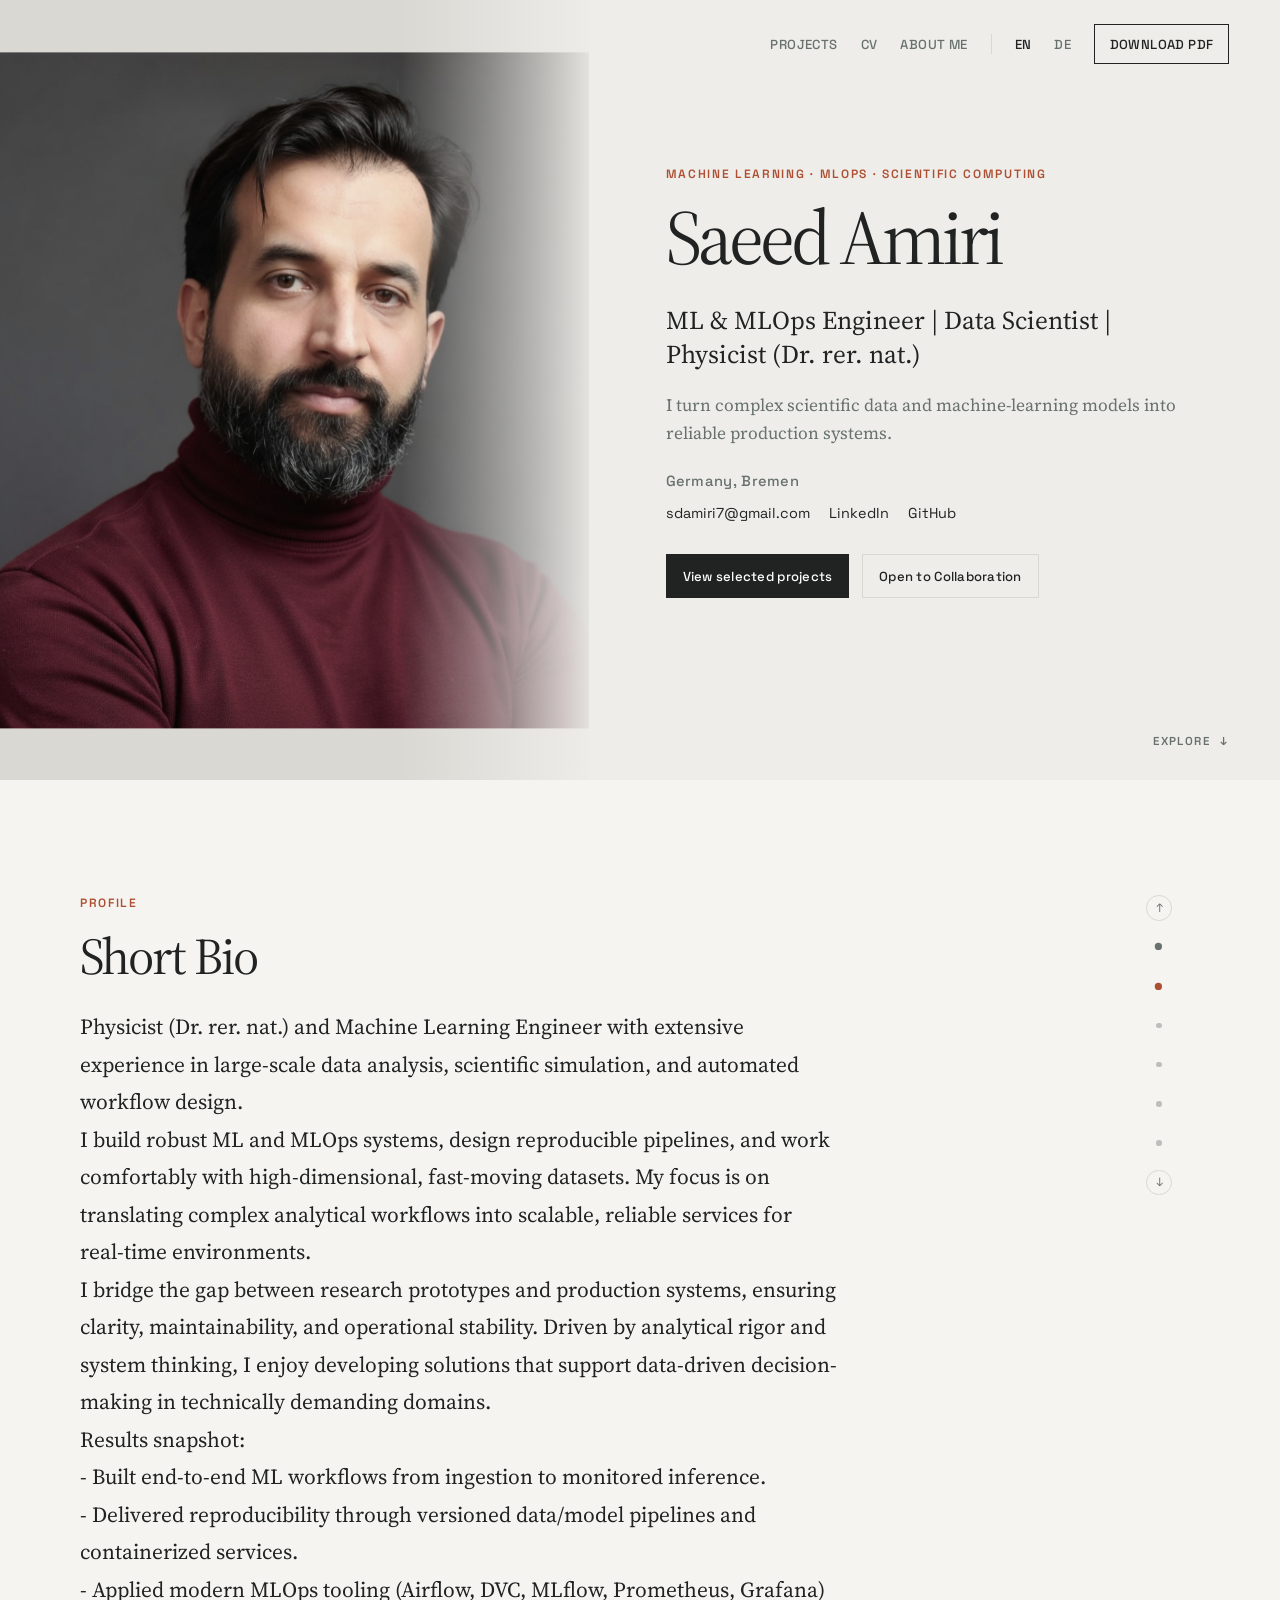
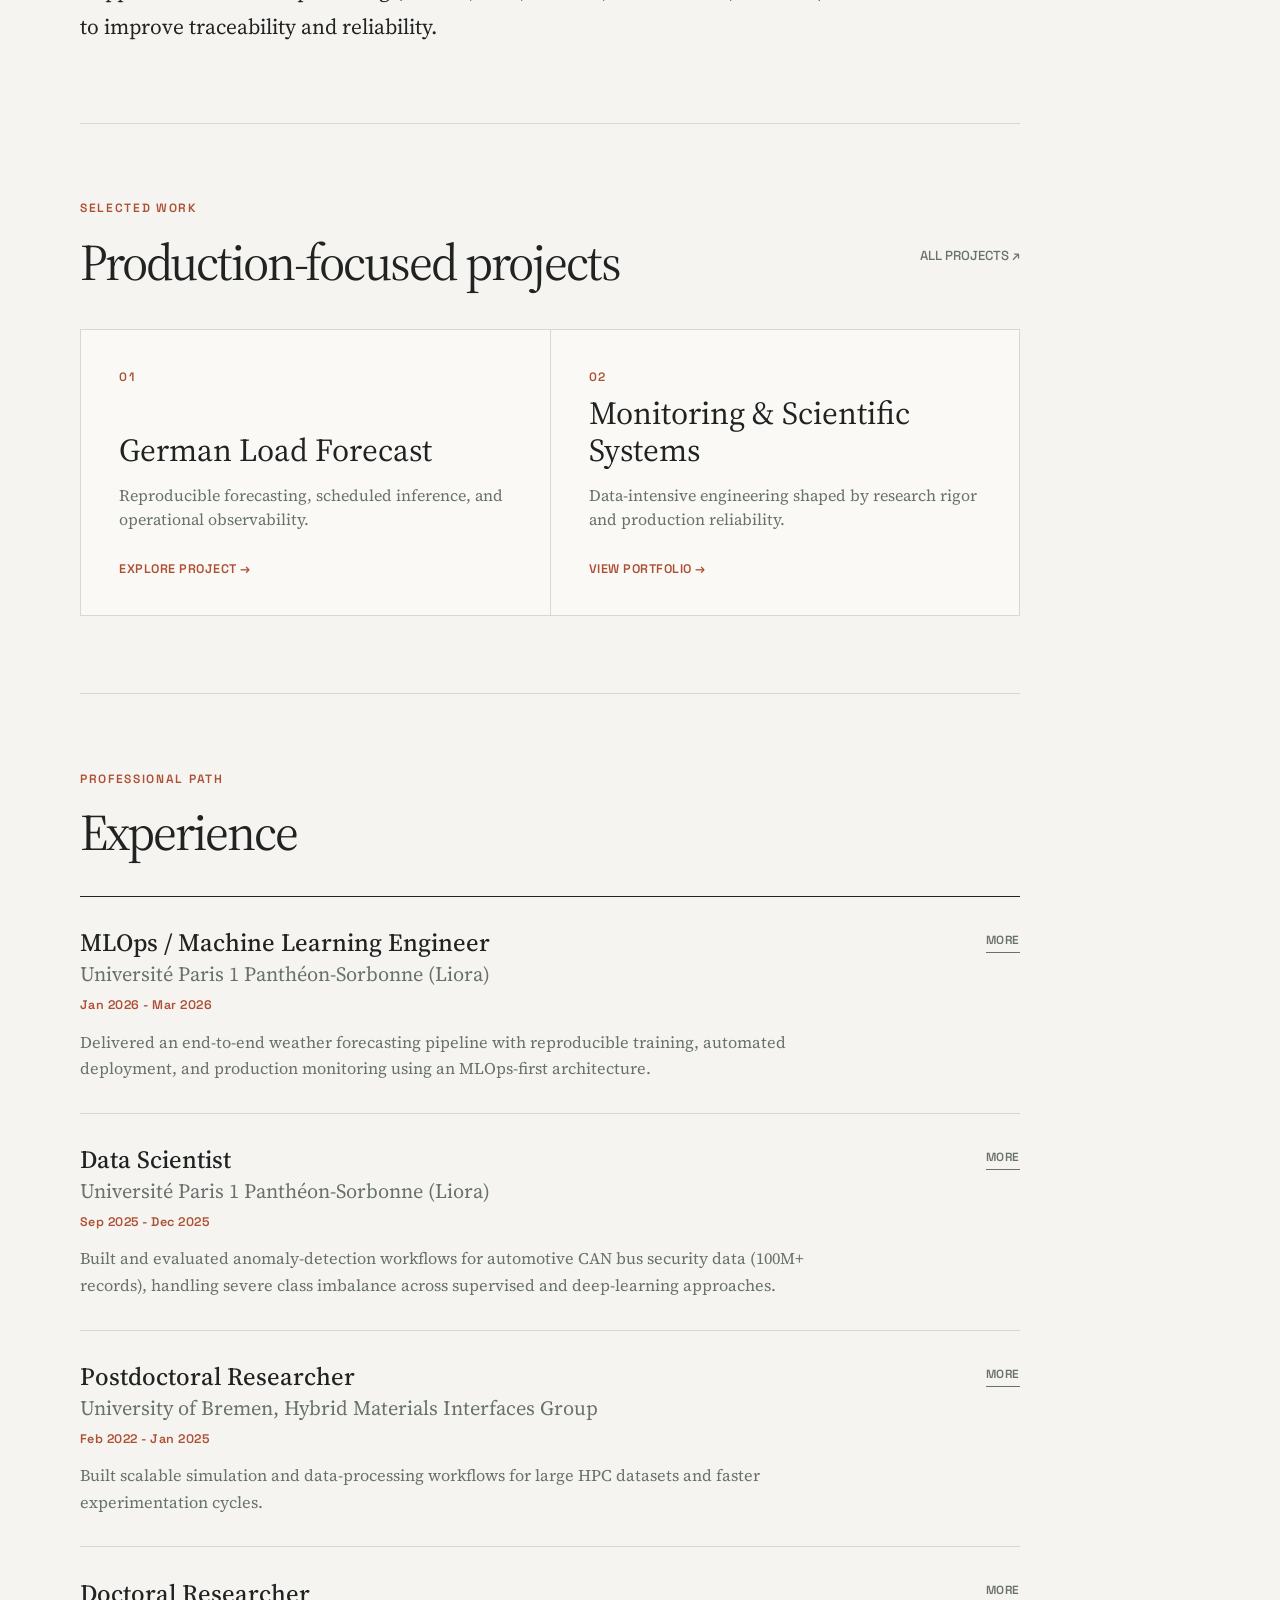
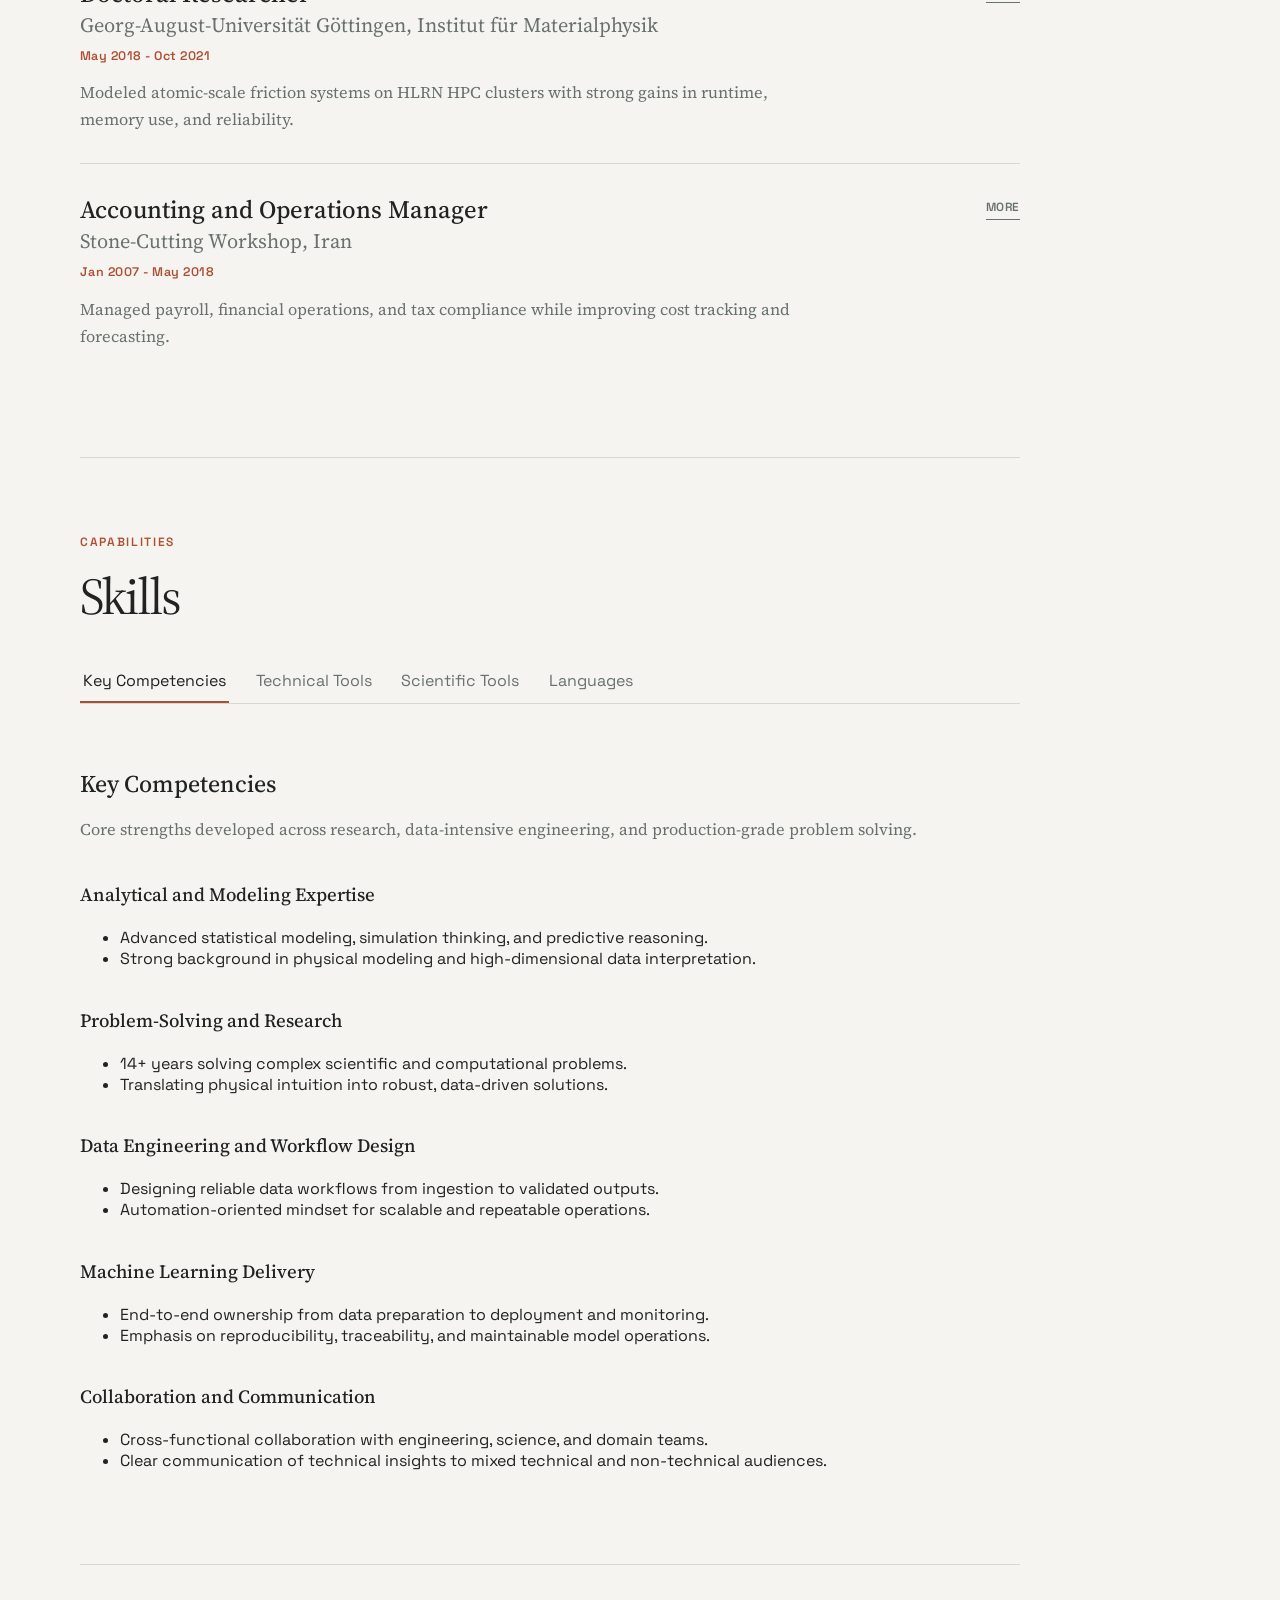
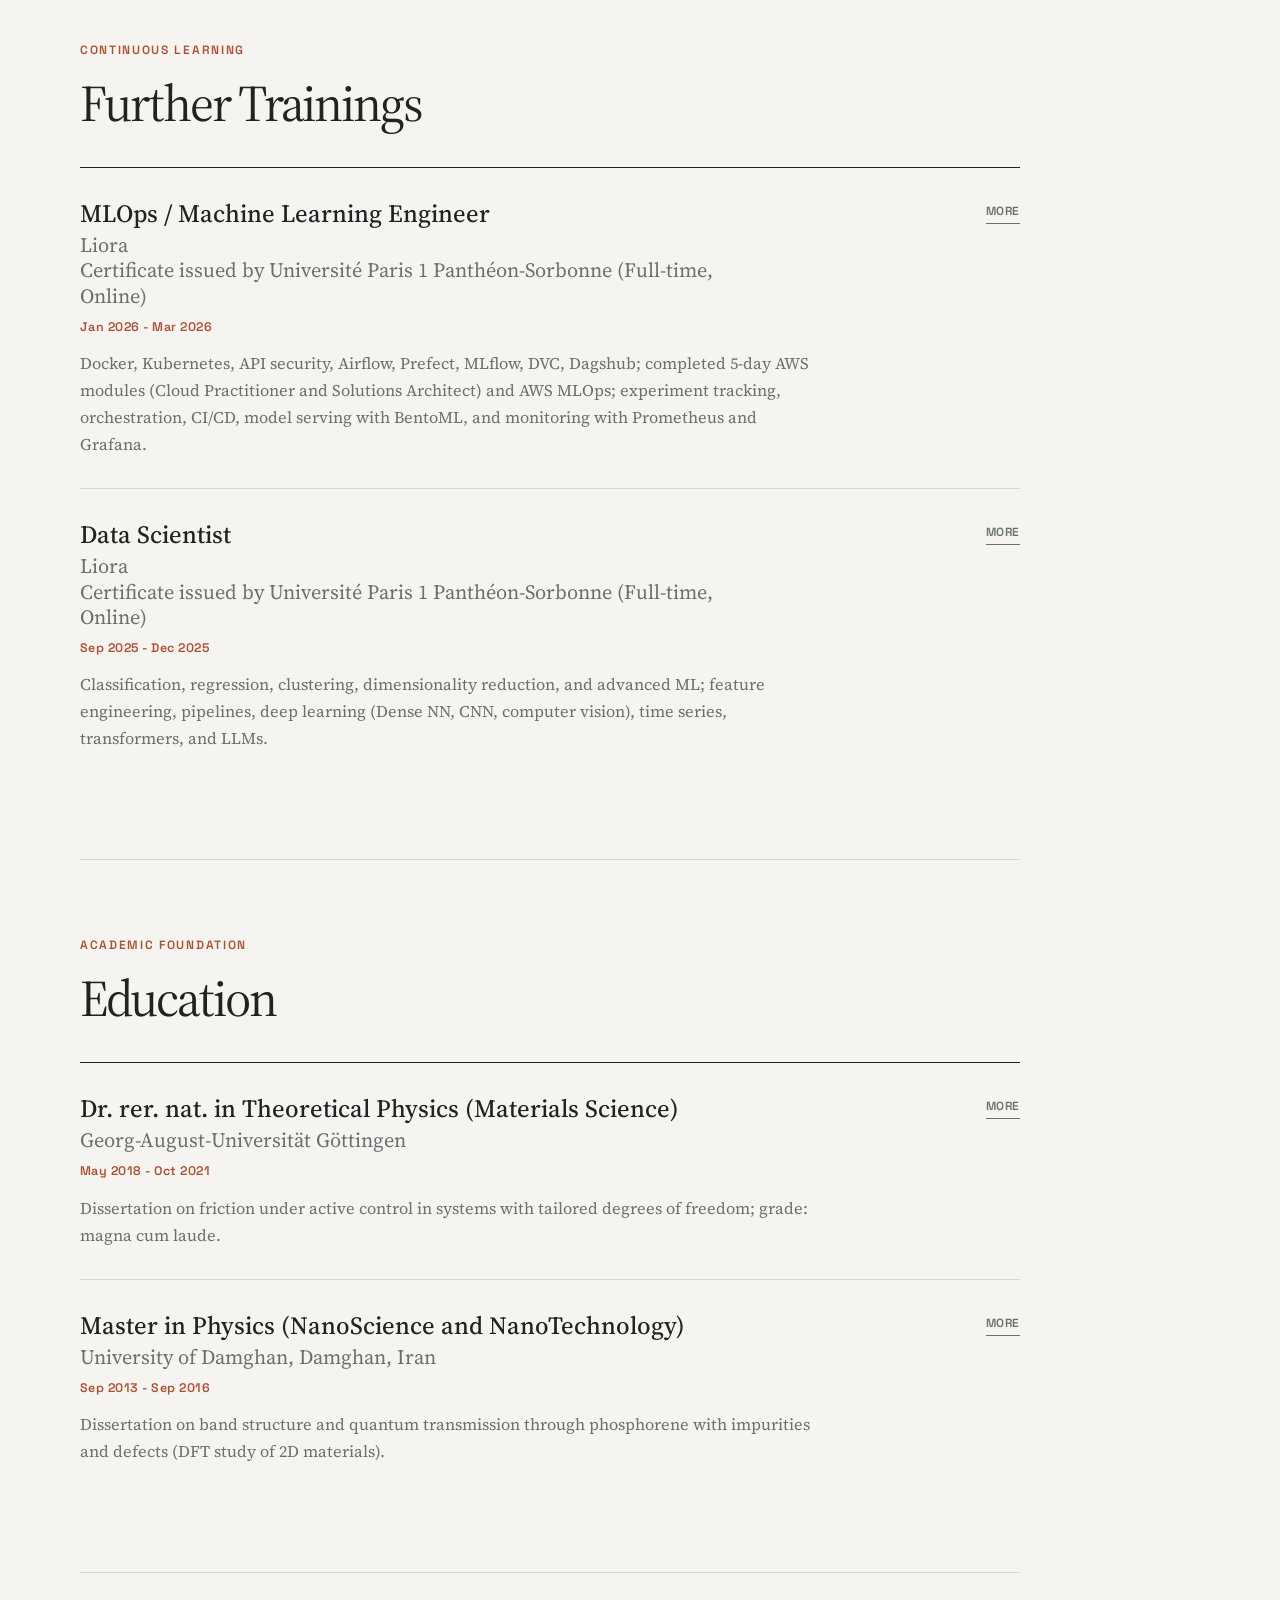
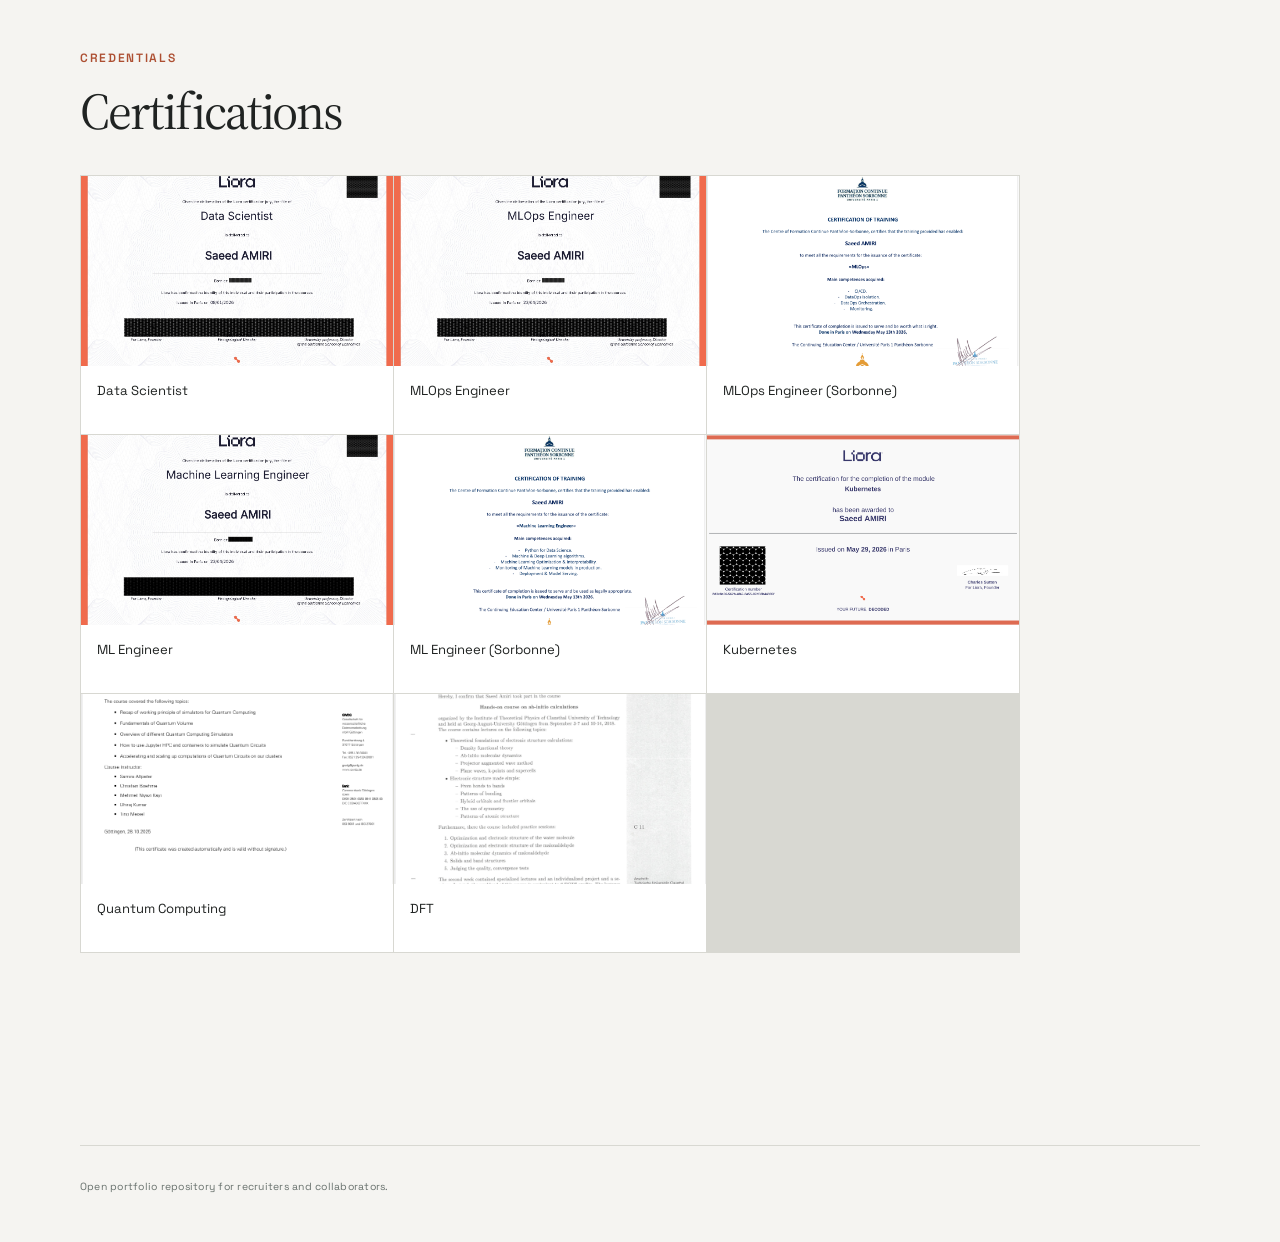
==== commit e872d80e: "fix the tab-bar" ====
--- a/index.html
+++ b/index.html
@@ -23,7 +23,7 @@
       href="https://fonts.googleapis.com/css2?family=Space+Grotesk:wght@400;500;600;700&family=Source+Serif+4:opsz,wght@8..60,400;8..60,500;8..60,600&display=swap"
       rel="stylesheet"
     />
-    <link rel="stylesheet" href="styles/main.css?v=20260404-2" />
+    <link rel="stylesheet" href="styles/main.css?v=20261119-1" />
   </head>
   <body class="page-cv">
     <header class="site-header">
--- a/styles/main.css
+++ b/styles/main.css
@@ -63,16 +63,19 @@
 }
 
 .site-header {
-  position: relative;
+  position: absolute;
+  top: 0;
+  left: 0;
+  width: 100%;
   z-index: 10;
-  border-bottom: 1px solid rgba(32, 35, 34, 0.1);
-  background: rgba(250, 249, 246, 0.94);
+  border: 0;
+  background: transparent;
 }
 
 .topbar {
   display: flex;
   align-items: center;
-  justify-content: space-between;
+  justify-content: flex-end;
   width: min(1440px, 100%);
   min-height: 88px;
   margin: 0 auto;
@@ -81,13 +84,7 @@
 }
 
 .brand {
-  flex: 0 0 auto;
-  color: var(--text);
-  font-family: var(--serif);
-  font-size: 1.45rem;
-  font-weight: 500;
-  letter-spacing: -0.02em;
-  text-decoration: none;
+  display: none;
 }
 
 .controls {
@@ -1067,22 +1064,32 @@
   .topbar {
     min-height: 74px;
     align-items: flex-start;
+    justify-content: flex-end;
     padding: 1rem 1.25rem;
   }
 
   .brand {
-    margin-top: 0.15rem;
-    font-size: 1.25rem;
+    display: none;
   }
 
   .controls {
-    max-width: 68%;
-    gap: 0.6rem 0.9rem;
+    position: relative;
+    flex-direction: column;
+    align-items: stretch;
+    max-width: 112px;
+    gap: 0;
+    padding: 0.2rem 0.65rem;
+    background: transparent;
   }
 
   .controls a,
   .controls button {
-    font-size: 0.7rem;
+    display: block;
+    padding: 0.55rem 0.2rem;
+    border-bottom: 1px solid rgba(32, 35, 34, 0.1);
+    font-size: 0.68rem;
+    line-height: 1;
+    text-align: right;
   }
 
   .controls .nav-divider {
@@ -1090,7 +1097,10 @@
   }
 
   .controls .nav-cta {
-    padding: 0.35rem 0.5rem;
+    margin-top: 0.35rem;
+    padding: 0.5rem 0.35rem;
+    border-bottom-color: var(--text);
+    text-align: center;
   }
 
   .hero {
@@ -1170,17 +1180,19 @@
 
 @media (max-width: 460px) {
   .site-header {
-    position: static;
+    position: absolute;
   }
 
   .topbar {
-    display: block;
+    display: flex;
+    min-height: 0;
+    padding: 0.75rem;
   }
 
   .controls {
     justify-content: flex-start;
-    max-width: none;
-    margin-top: 0.75rem;
+    max-width: 104px;
+    margin-top: 0;
   }
 
   h1 {
@@ -1258,6 +1270,7 @@
   }
 
   .site-header {
+    position: static;
     border-bottom: 1px solid var(--line);
   }
 
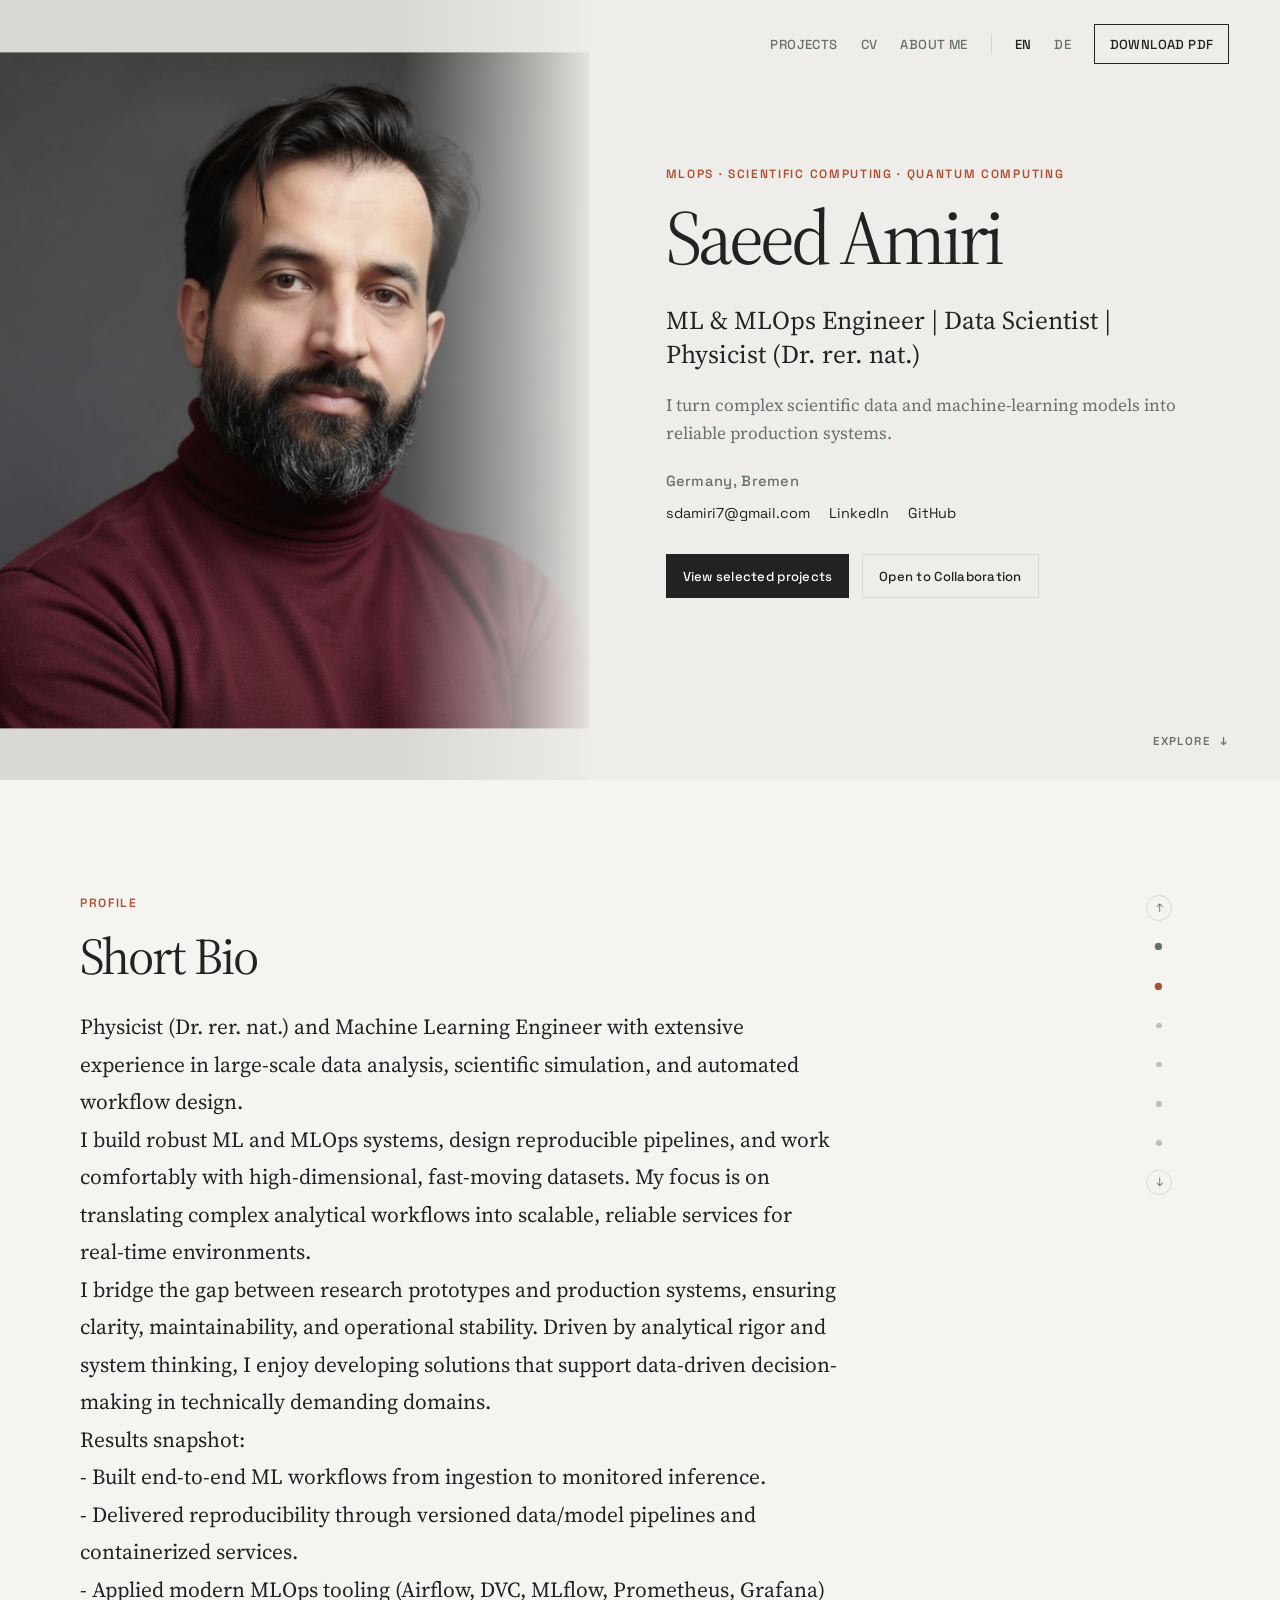
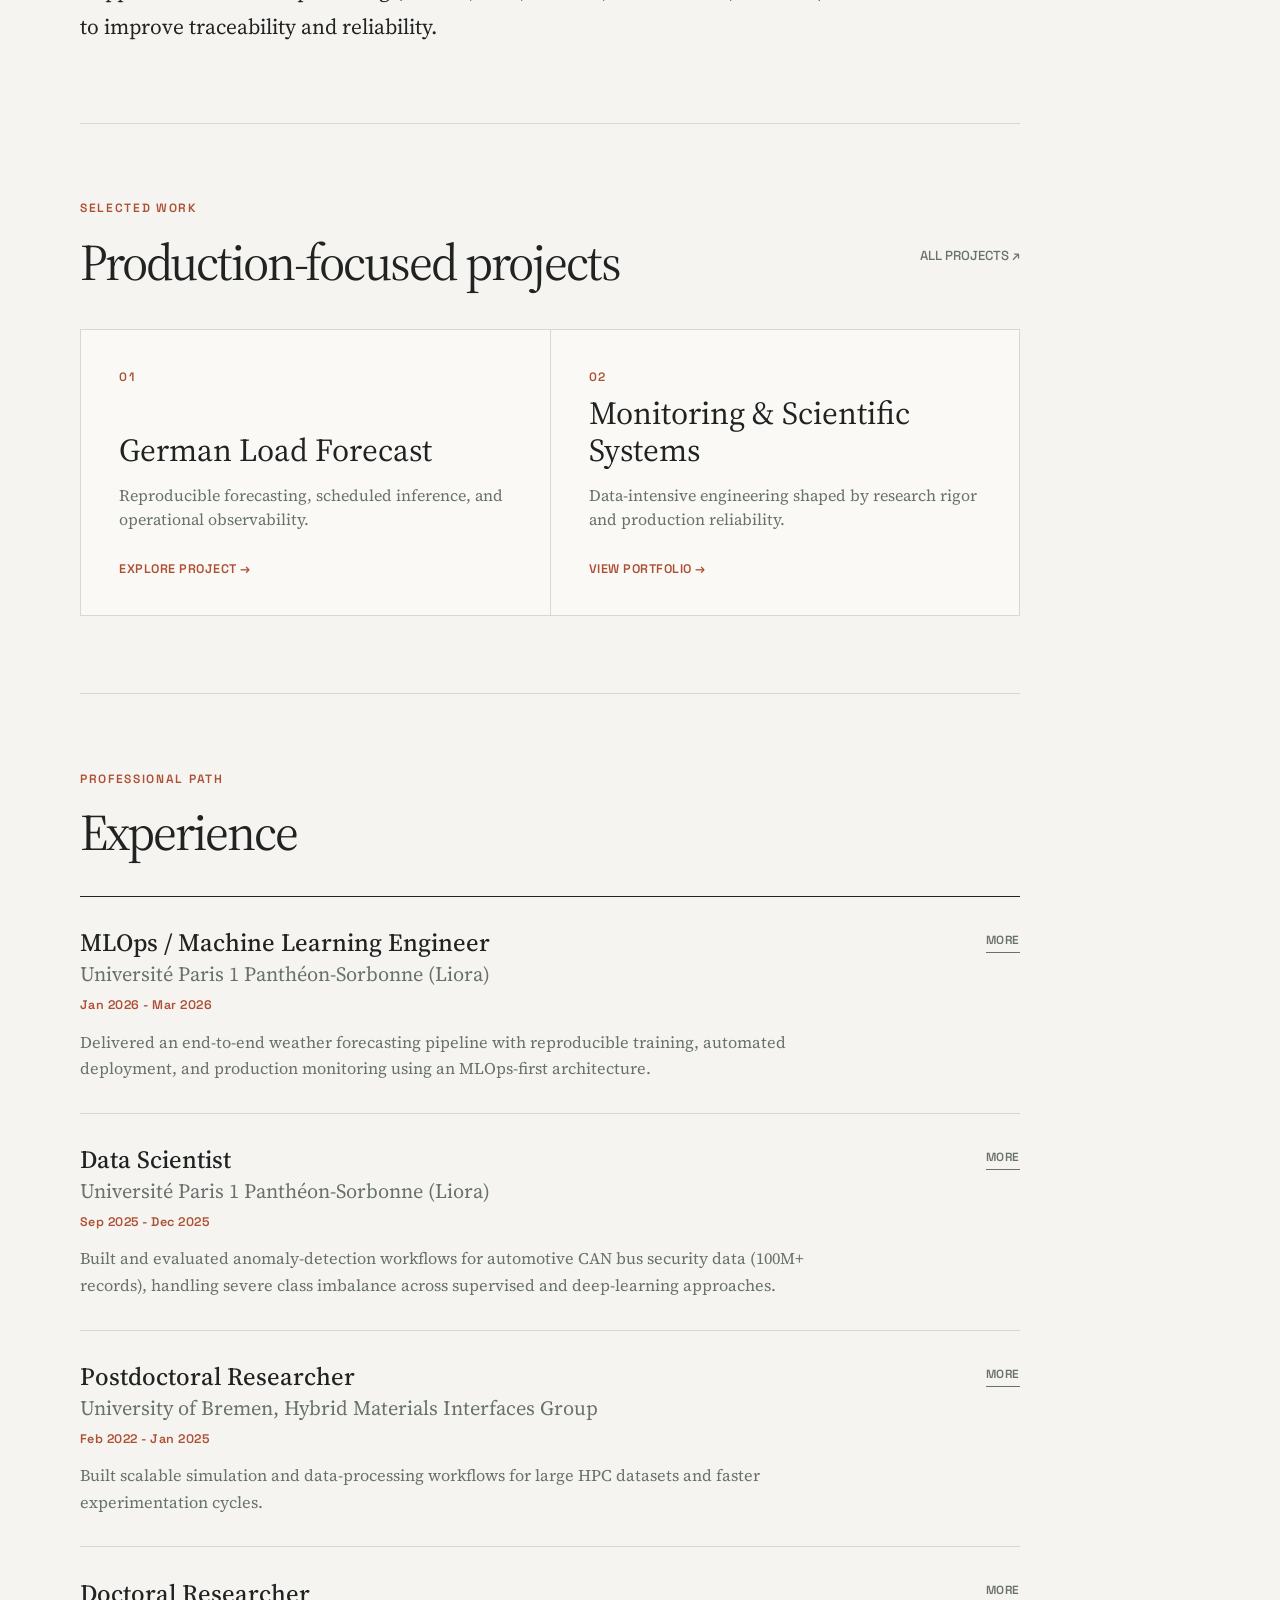
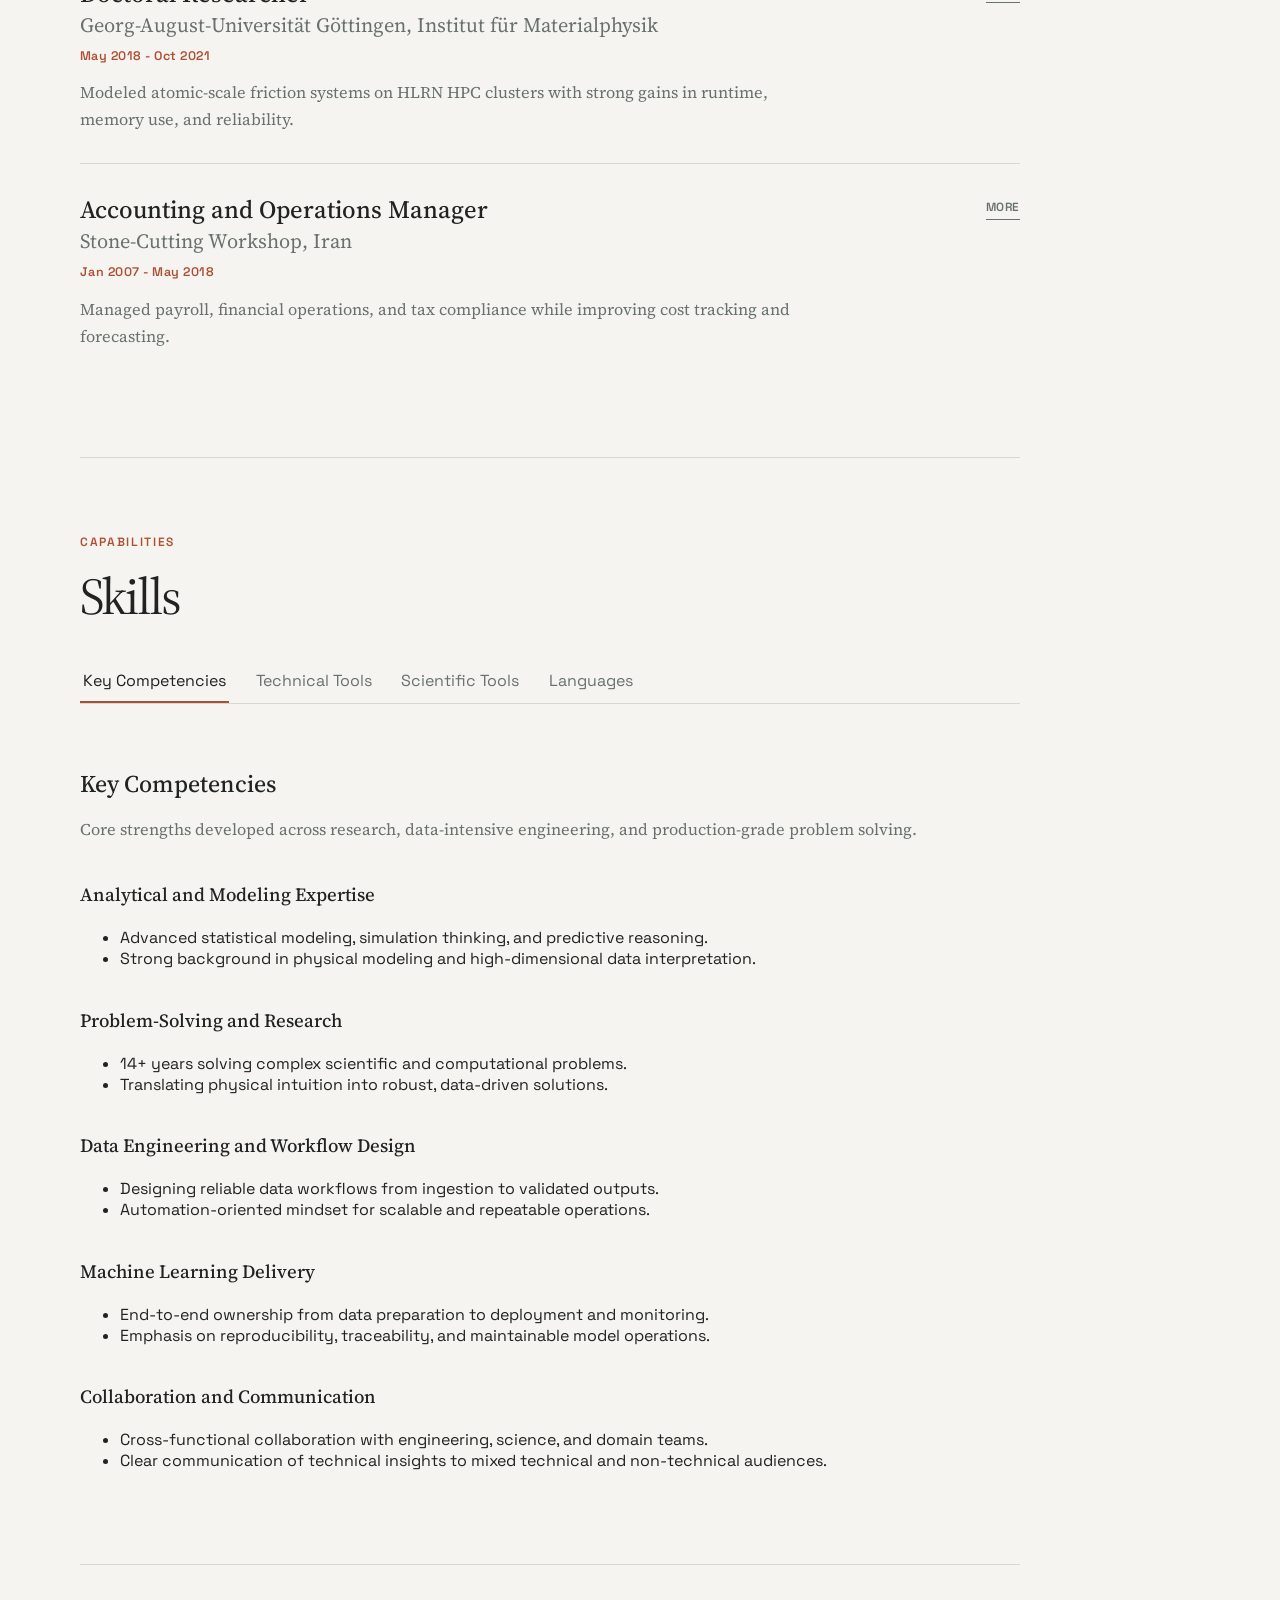
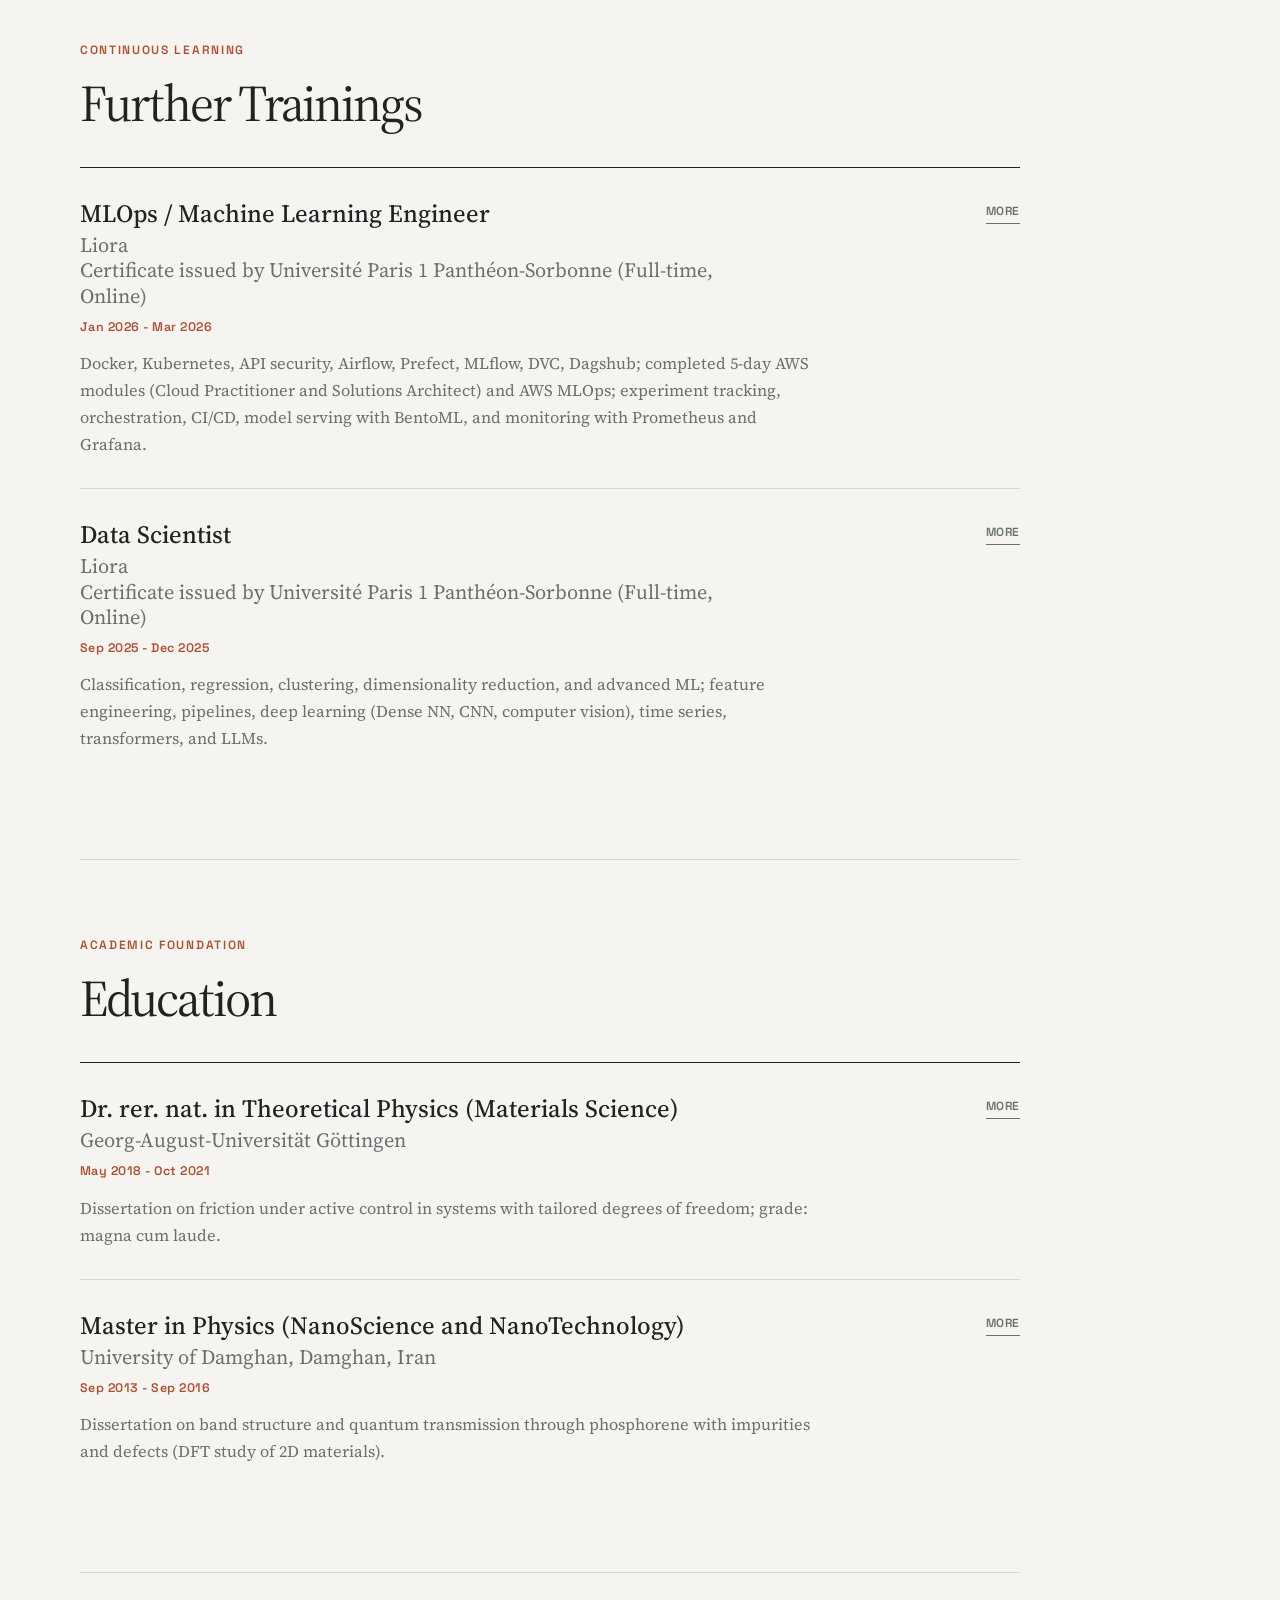
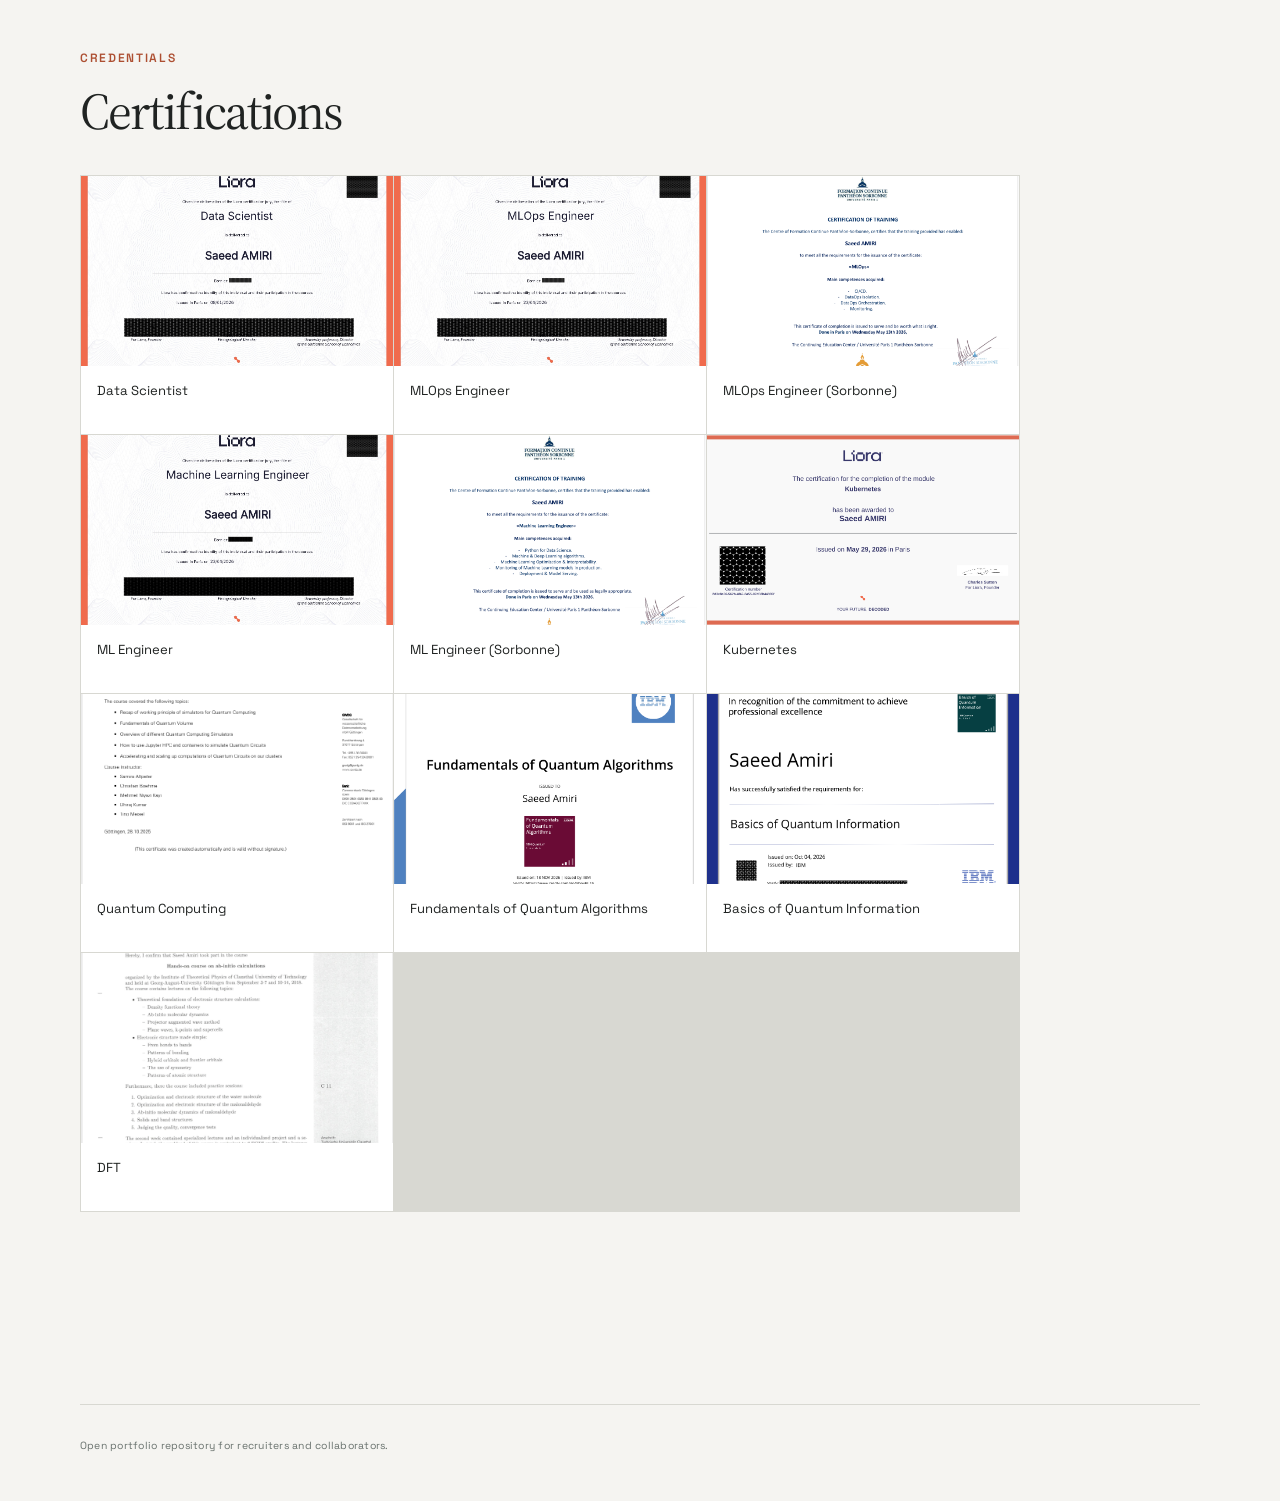
==== commit cdd94bcd: "add certs" ====
--- a/index.html
+++ b/index.html
@@ -52,7 +52,7 @@
           />
         </div>
         <div class="hero-copy">
-          <p class="eyebrow" id="heroEyebrow">Machine Learning · MLOps · Scientific Computing</p>
+          <p class="eyebrow" id="heroEyebrow">MLOps · Scientific Computing · Quantum Computing</p>
           <h1 id="fullName">Saeed Amiri</h1>
           <p id="headline" class="hero-headline"></p>
           <p class="hero-statement" id="heroStatement">
